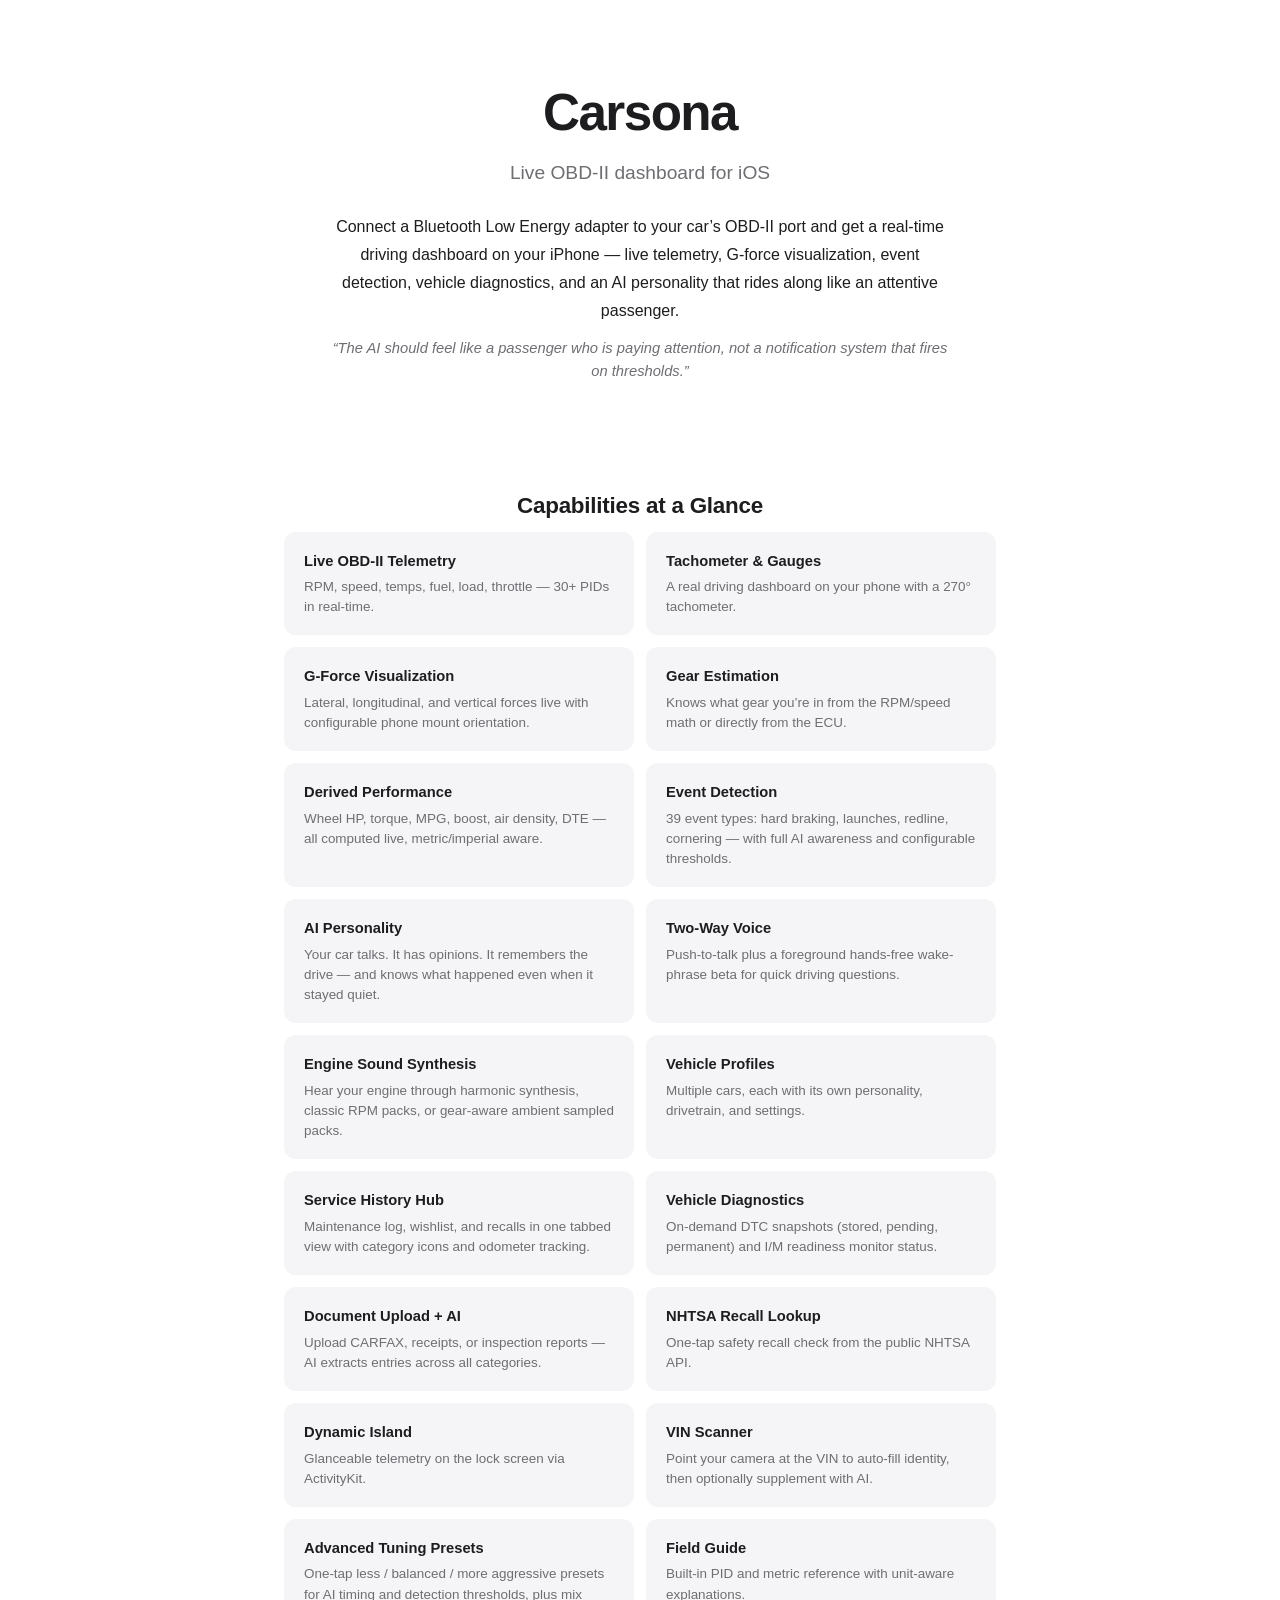
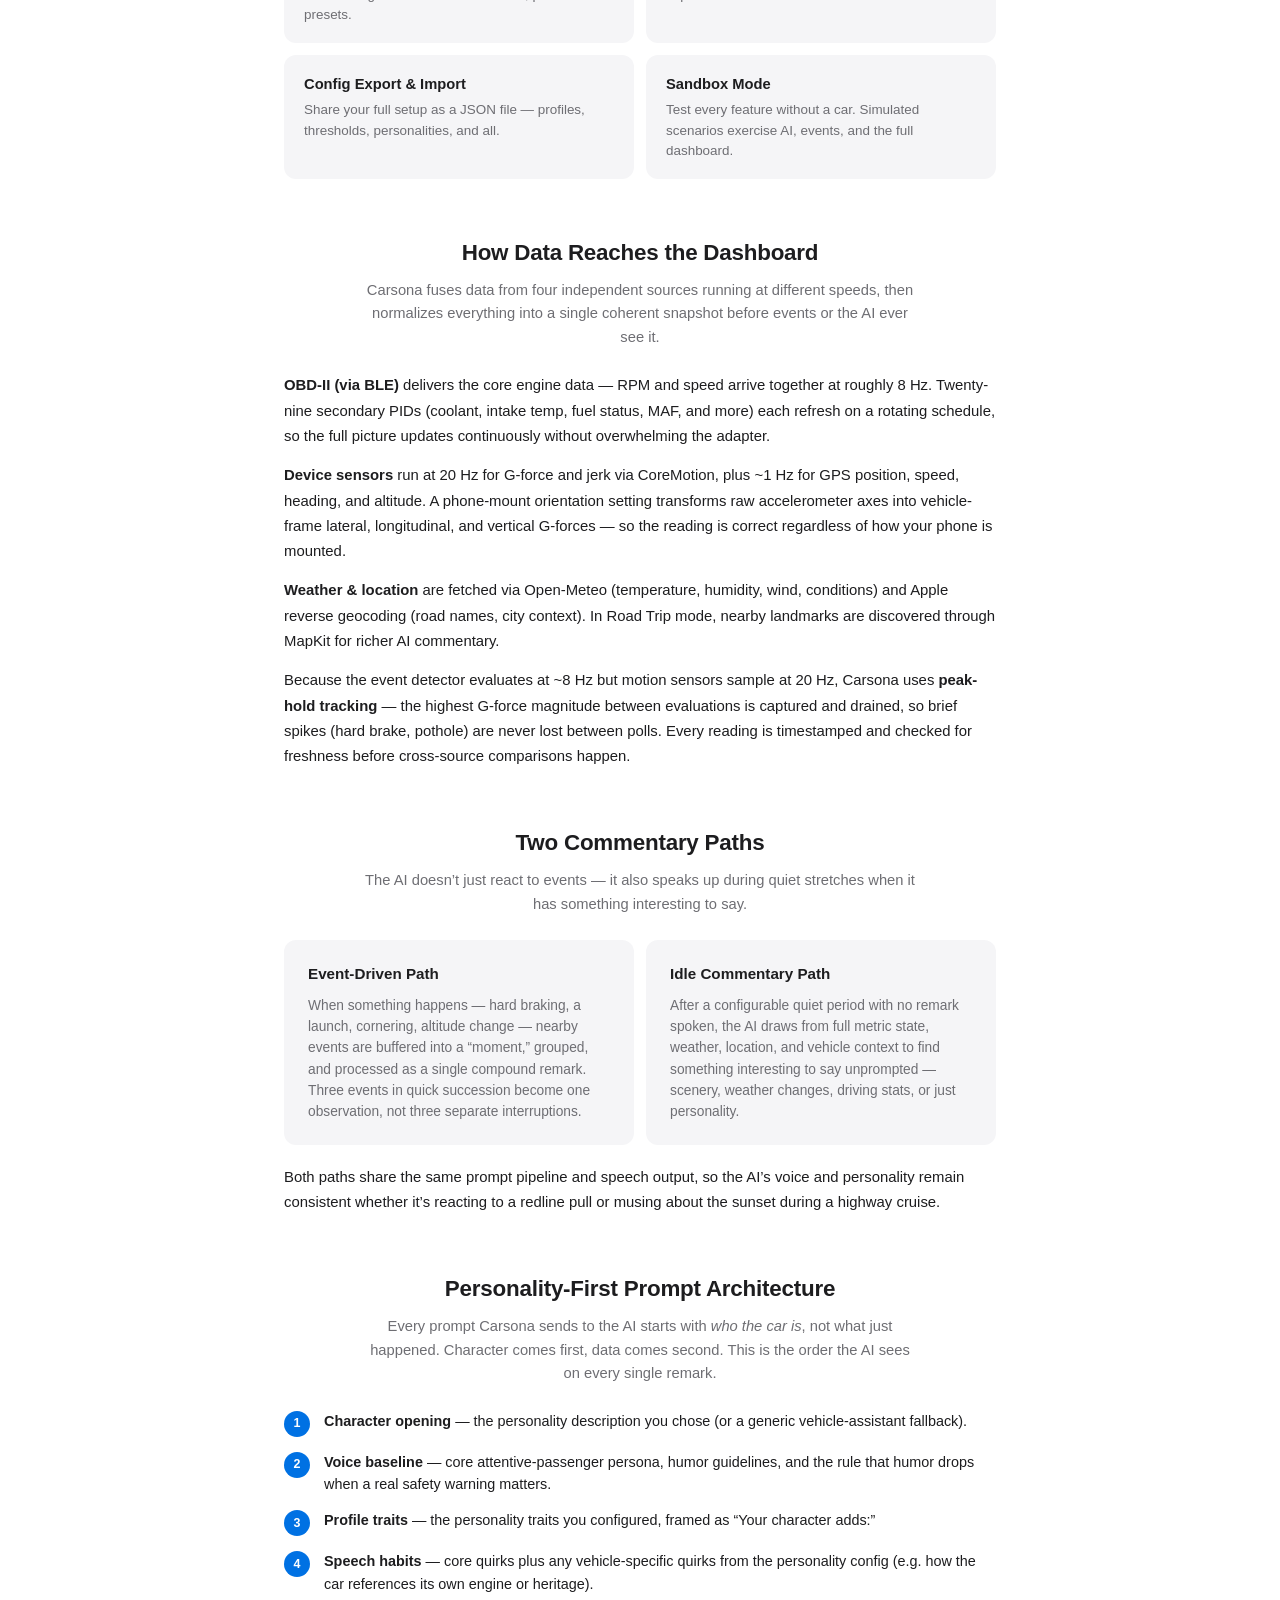
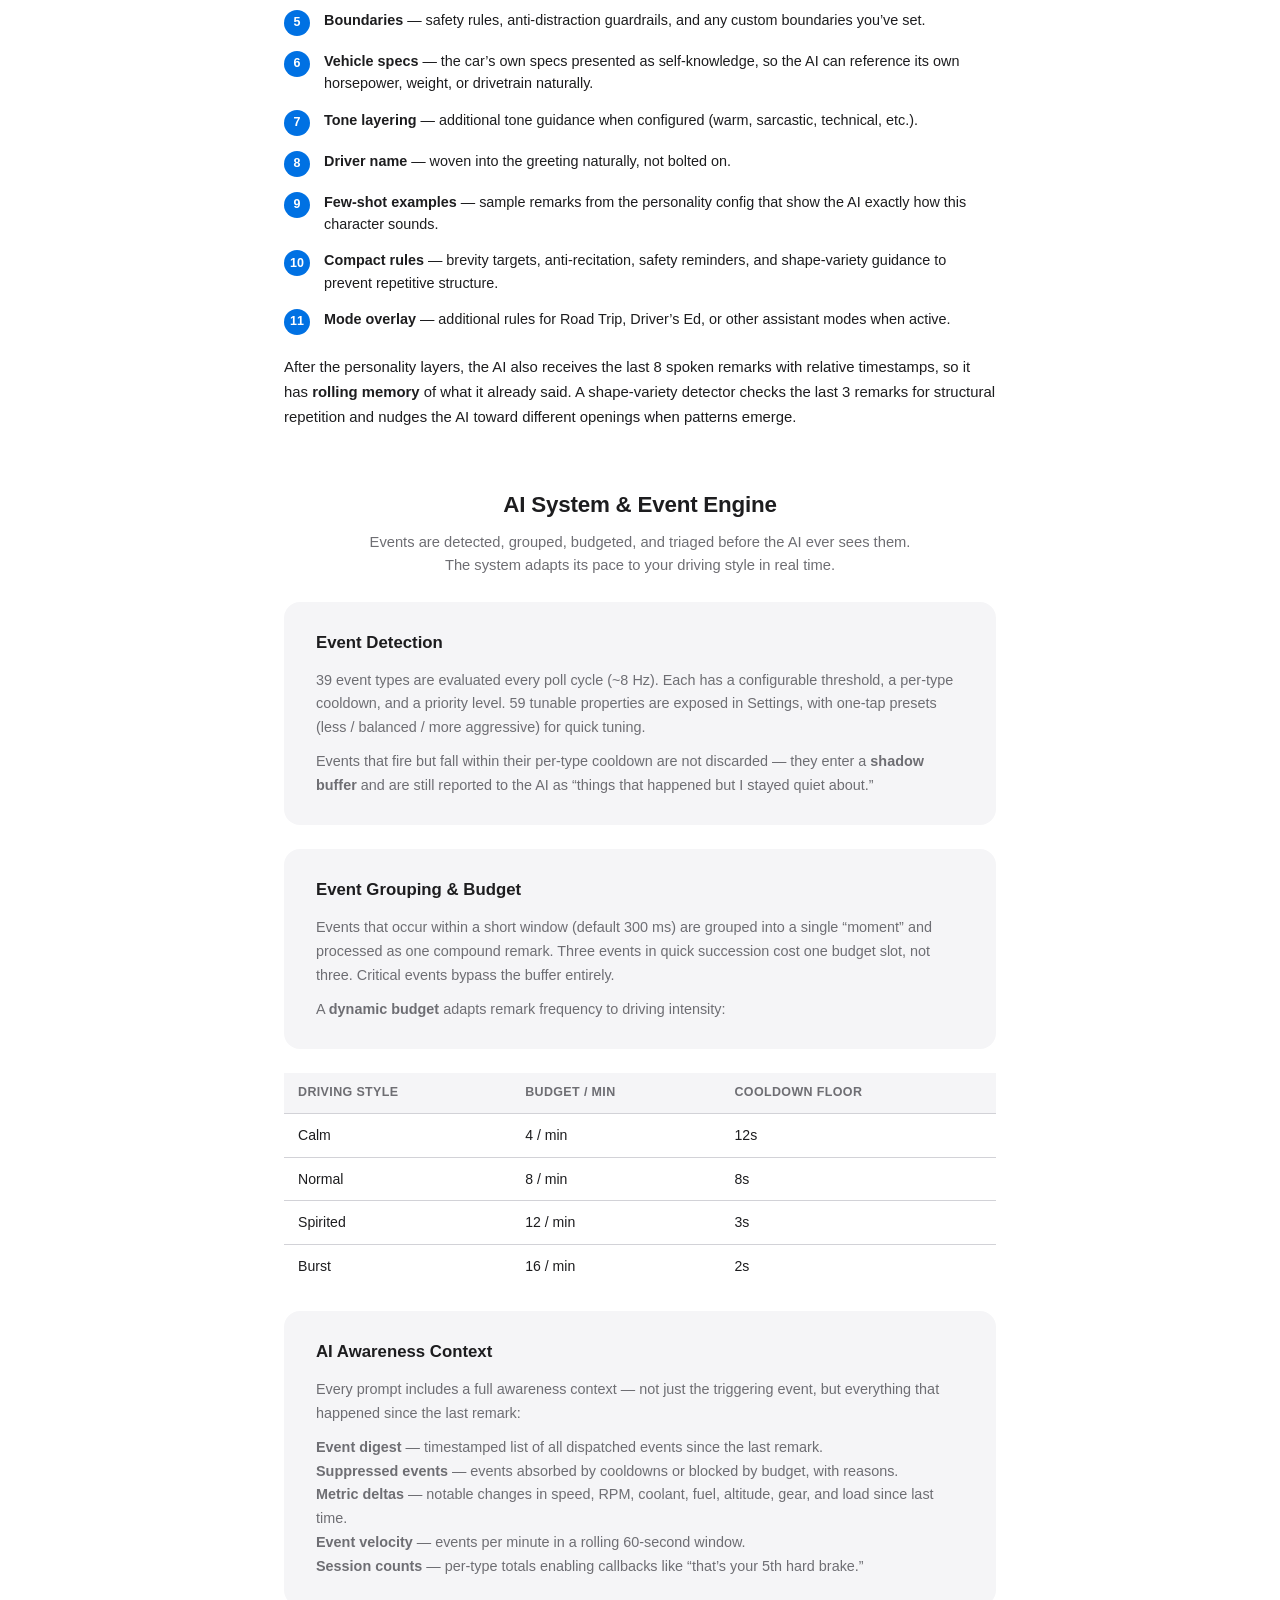
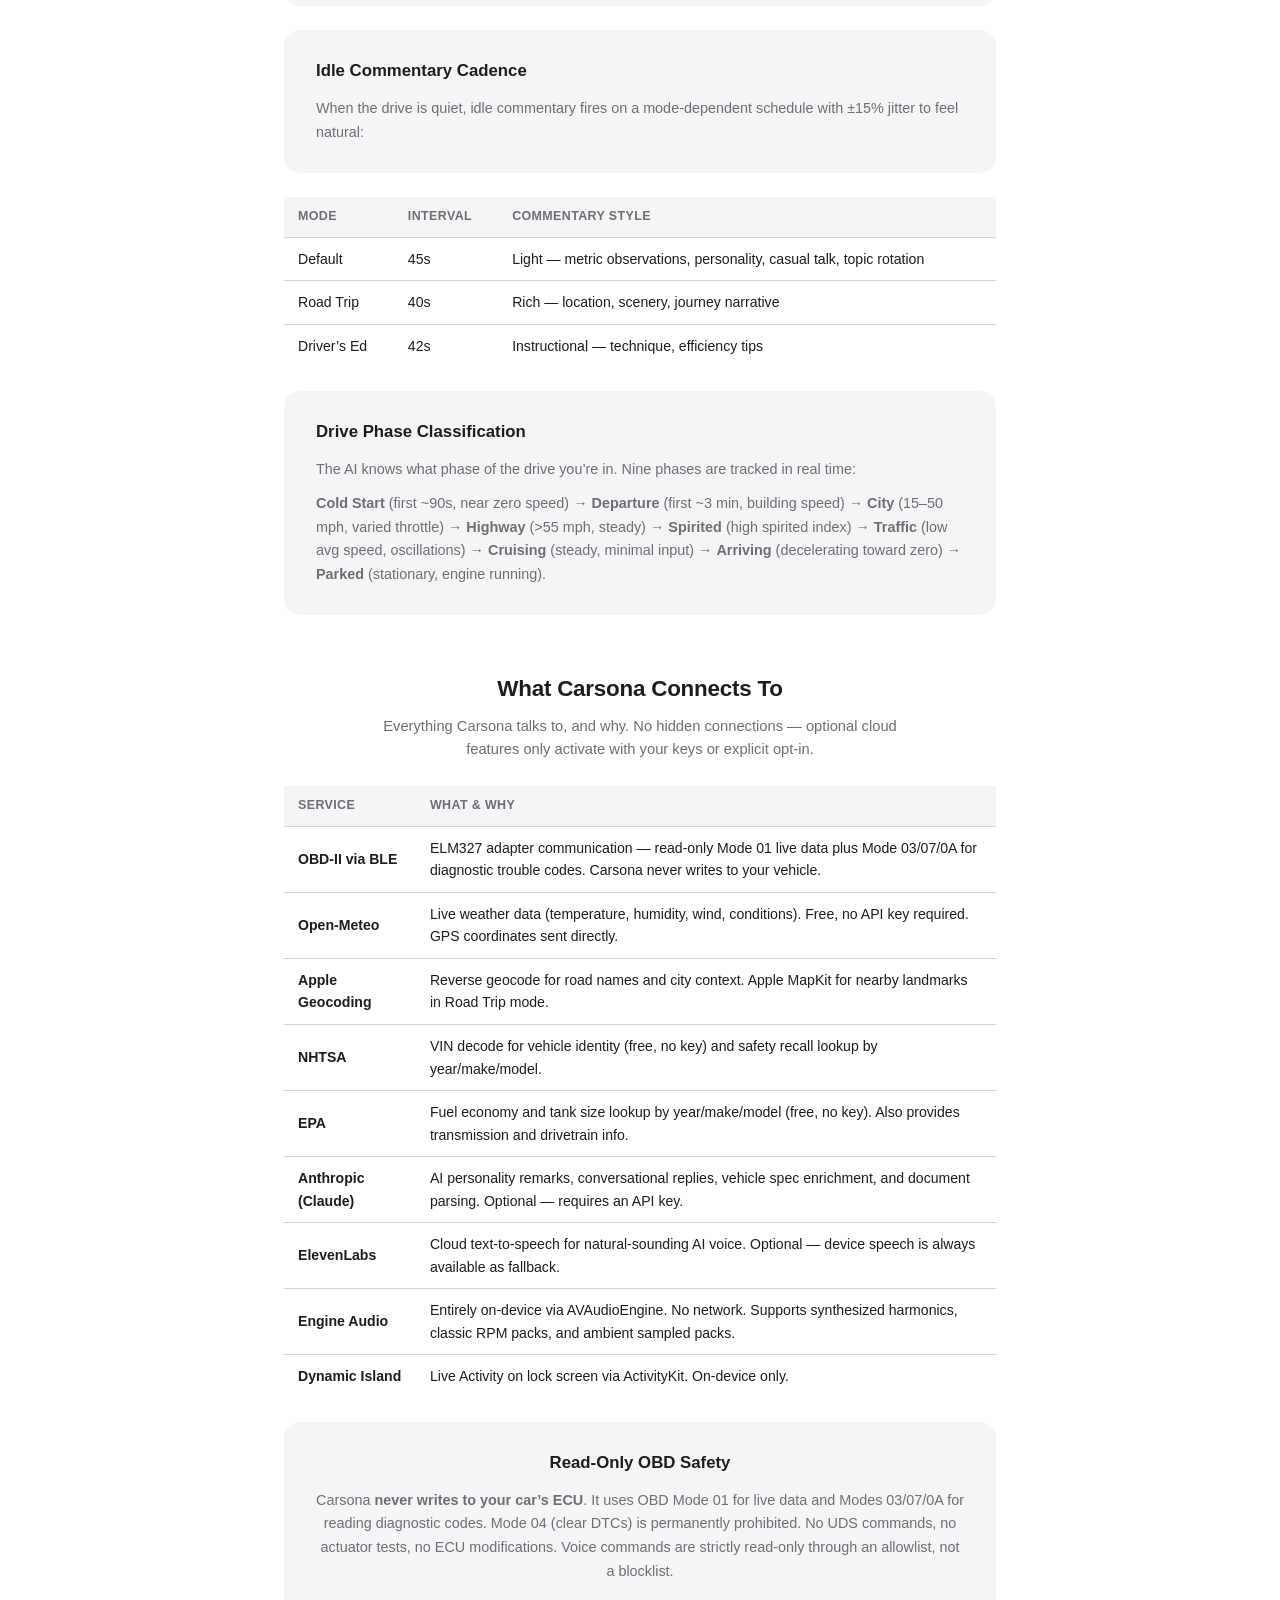
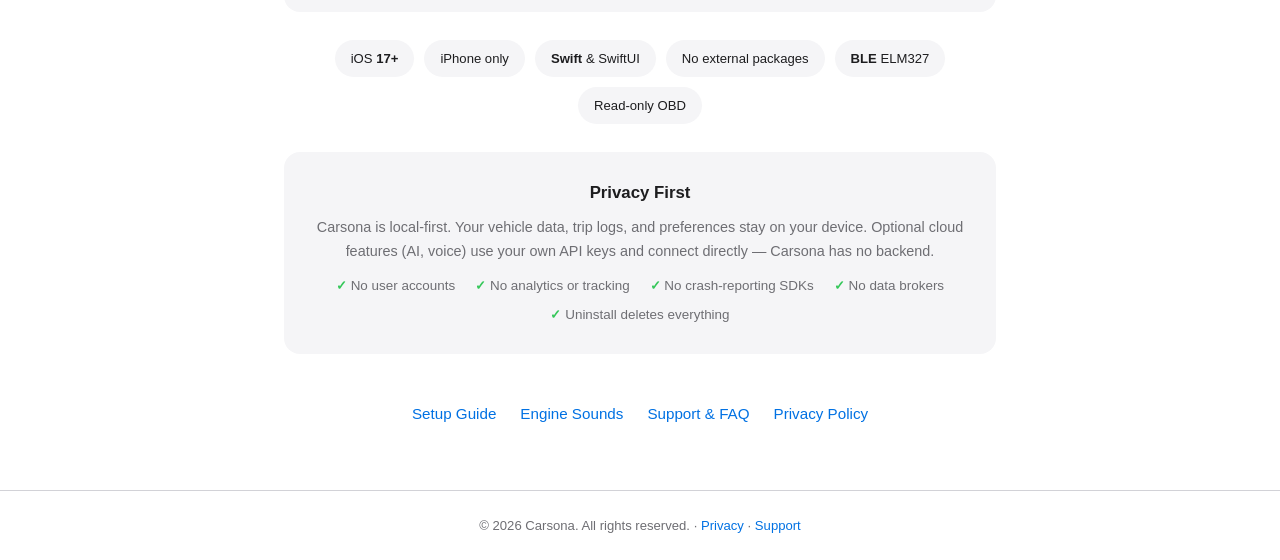
==== index.html @ 418743a2 "Add engine sounds page and expand landing page - sounds.html: new page covering import formats, RPM " ====
<!doctype html>
<html lang="en">
  <head>
    <meta charset="UTF-8" />
    <meta name="viewport" content="width=device-width, initial-scale=1.0" />
    <title>Carsona — Live OBD-II Dashboard for iOS</title>
    <style>
      :root {
        --bg: #ffffff;
        --fg: #1d1d1f;
        --muted: #6e6e73;
        --accent: #0071e3;
        --border: #d2d2d7;
        --card: #f5f5f7;
        --green: #34c759;
      }
      @media (prefers-color-scheme: dark) {
        :root {
          --bg: #1c1c1e;
          --fg: #f5f5f7;
          --muted: #98989d;
          --accent: #2997ff;
          --border: #38383a;
          --card: #2c2c2e;
          --green: #30d158;
        }
      }
      * {
        margin: 0;
        padding: 0;
        box-sizing: border-box;
      }
      body {
        font-family:
          -apple-system, BlinkMacSystemFont, "SF Pro Text", "Helvetica Neue",
          Helvetica, Arial, sans-serif;
        background: var(--bg);
        color: var(--fg);
        line-height: 1.6;
        -webkit-text-size-adjust: 100%;
      }

      /* ── Hero ─────────────────────────────────────── */
      .hero {
        text-align: center;
        padding: 72px 24px 48px;
      }
      .hero-inner {
        max-width: 620px;
        margin: 0 auto;
      }
      .logo {
        font-size: 3.2rem;
        font-weight: 800;
        letter-spacing: -0.03em;
        margin-bottom: 4px;
      }
      .tagline {
        font-size: 1.2rem;
        color: var(--muted);
        margin-bottom: 24px;
      }
      .description {
        font-size: 1rem;
        color: var(--fg);
        line-height: 1.75;
        margin-bottom: 12px;
      }
      .design-intent {
        font-size: 0.92rem;
        font-style: italic;
        color: var(--muted);
        line-height: 1.6;
      }

      /* ── Container ────────────────────────────────── */
      .container {
        max-width: 760px;
        margin: 0 auto;
        padding: 0 24px 64px;
      }

      /* ── Section Headings ─────────────────────────── */
      .section-title {
        font-size: 1.4rem;
        font-weight: 700;
        letter-spacing: -0.01em;
        margin: 56px 0 8px;
        text-align: center;
      }
      .section-subtitle {
        font-size: 0.92rem;
        color: var(--muted);
        text-align: center;
        margin-bottom: 24px;
        max-width: 560px;
        margin-left: auto;
        margin-right: auto;
        line-height: 1.6;
      }

      /* ── Feature Grid ─────────────────────────────── */
      .features {
        display: grid;
        grid-template-columns: 1fr 1fr;
        gap: 12px;
        text-align: left;
      }
      @media (max-width: 520px) {
        .features {
          grid-template-columns: 1fr;
        }
      }
      .feature {
        background: var(--card);
        border-radius: 12px;
        padding: 18px 20px;
      }
      .feature-title {
        font-weight: 600;
        font-size: 0.92rem;
        margin-bottom: 4px;
      }
      .feature-desc {
        font-size: 0.84rem;
        color: var(--muted);
        line-height: 1.5;
      }

      /* ── Prose Sections ───────────────────────────── */
      .prose {
        margin-top: 20px;
      }
      .prose p {
        font-size: 0.93rem;
        color: var(--fg);
        margin-bottom: 14px;
        line-height: 1.7;
      }
      .prose strong {
        font-weight: 600;
      }

      /* ── Highlight Card ───────────────────────────── */
      .highlight-card {
        background: var(--card);
        border-radius: 16px;
        padding: 28px 32px;
        margin: 24px 0;
      }
      .highlight-card h3 {
        font-size: 1.05rem;
        font-weight: 700;
        margin-bottom: 12px;
      }
      .highlight-card p {
        font-size: 0.9rem;
        color: var(--muted);
        margin-bottom: 10px;
        line-height: 1.65;
      }
      .highlight-card p:last-child {
        margin-bottom: 0;
      }

      /* ── Ordered Steps ────────────────────────────── */
      .prompt-order {
        counter-reset: step;
        list-style: none;
        padding: 0;
        margin: 20px 0 0;
      }
      .prompt-order li {
        counter-increment: step;
        display: flex;
        align-items: flex-start;
        gap: 14px;
        margin-bottom: 14px;
        font-size: 0.9rem;
        color: var(--fg);
        line-height: 1.55;
      }
      .prompt-order li::before {
        content: counter(step);
        flex-shrink: 0;
        display: flex;
        align-items: center;
        justify-content: center;
        width: 26px;
        height: 26px;
        border-radius: 50%;
        background: var(--accent);
        color: #fff;
        font-size: 0.78rem;
        font-weight: 700;
        margin-top: 1px;
      }
      .prompt-order li strong {
        font-weight: 600;
      }

      /* ── Data Tables ──────────────────────────────── */
      .data-table {
        width: 100%;
        border-collapse: collapse;
        margin: 16px 0 24px;
        font-size: 0.88rem;
      }
      .data-table th,
      .data-table td {
        text-align: left;
        padding: 10px 14px;
        border-bottom: 1px solid var(--border);
      }
      .data-table th {
        font-weight: 600;
        color: var(--muted);
        font-size: 0.78rem;
        text-transform: uppercase;
        letter-spacing: 0.03em;
        background: var(--card);
      }
      .data-table td {
        color: var(--fg);
      }
      .data-table tr:last-child td {
        border-bottom: none;
      }

      /* ── Dual Path Cards ──────────────────────────── */
      .dual-paths {
        display: grid;
        grid-template-columns: 1fr 1fr;
        gap: 12px;
        margin: 20px 0;
      }
      @media (max-width: 520px) {
        .dual-paths {
          grid-template-columns: 1fr;
        }
      }
      .path-card {
        background: var(--card);
        border-radius: 12px;
        padding: 22px 24px;
      }
      .path-card h4 {
        font-size: 0.95rem;
        font-weight: 700;
        margin-bottom: 8px;
      }
      .path-card p {
        font-size: 0.86rem;
        color: var(--muted);
        line-height: 1.55;
        margin-bottom: 0;
      }

      /* ── Spec Badges ──────────────────────────────── */
      .specs {
        display: flex;
        flex-wrap: wrap;
        gap: 10px;
        justify-content: center;
        margin-top: 28px;
      }
      .spec {
        background: var(--card);
        border-radius: 20px;
        padding: 8px 16px;
        font-size: 0.82rem;
        font-weight: 500;
        color: var(--fg);
        white-space: nowrap;
      }
      .spec strong {
        font-weight: 700;
      }

      /* ── Privacy Card ─────────────────────────────── */
      .privacy-card {
        background: var(--card);
        border-radius: 16px;
        padding: 28px 32px;
        margin-top: 28px;
        text-align: center;
      }
      .privacy-card h3 {
        font-size: 1.05rem;
        font-weight: 700;
        margin-bottom: 10px;
      }
      .privacy-card p {
        font-size: 0.9rem;
        color: var(--muted);
        margin-bottom: 6px;
        line-height: 1.6;
      }
      .privacy-card p:last-child {
        margin-bottom: 0;
      }
      .privacy-list {
        list-style: none;
        padding: 0;
        margin: 12px 0 0;
        display: flex;
        flex-wrap: wrap;
        gap: 8px 20px;
        justify-content: center;
        font-size: 0.84rem;
        color: var(--muted);
      }
      .privacy-list li::before {
        content: "\2713\00a0";
        color: var(--green);
        font-weight: 700;
      }

      /* ── Links ────────────────────────────────────── */
      .links {
        display: flex;
        gap: 24px;
        justify-content: center;
        flex-wrap: wrap;
        margin-top: 48px;
      }
      .links a {
        color: var(--accent);
        text-decoration: none;
        font-size: 0.95rem;
        font-weight: 500;
      }
      .links a:hover {
        text-decoration: underline;
      }

      /* ── Footer ───────────────────────────────────── */
      footer {
        padding: 24px;
        text-align: center;
        border-top: 1px solid var(--border);
        color: var(--muted);
        font-size: 0.82rem;
      }
      footer a {
        color: var(--accent);
        text-decoration: none;
      }
      footer a:hover {
        text-decoration: underline;
      }
    </style>
  </head>
  <body>
    <!-- ═══════════════════ Hero ═══════════════════ -->
    <header class="hero">
      <div class="hero-inner">
        <h1 class="logo">Carsona</h1>
        <p class="tagline">Live OBD-II dashboard for iOS</p>
        <p class="description">
          Connect a Bluetooth Low Energy adapter to your car&rsquo;s OBD-II port
          and get a real-time driving dashboard on your iPhone &mdash; live
          telemetry, G-force visualization, event detection, vehicle
          diagnostics, and an AI personality that rides along like an attentive
          passenger.
        </p>
        <p class="design-intent">
          &ldquo;The AI should feel like a passenger who is paying attention,
          not a notification system that fires on thresholds.&rdquo;
        </p>
      </div>
    </header>

    <div class="container">
      <!-- ═══════════════ Capabilities ═══════════════ -->
      <h2 class="section-title">Capabilities at a Glance</h2>

      <div class="features">
        <div class="feature">
          <div class="feature-title">Live OBD-II Telemetry</div>
          <div class="feature-desc">
            RPM, speed, temps, fuel, load, throttle &mdash; 30+ PIDs in
            real-time.
          </div>
        </div>
        <div class="feature">
          <div class="feature-title">Tachometer &amp; Gauges</div>
          <div class="feature-desc">
            A real driving dashboard on your phone with a 270&deg; tachometer.
          </div>
        </div>
        <div class="feature">
          <div class="feature-title">G-Force Visualization</div>
          <div class="feature-desc">
            Lateral, longitudinal, and vertical forces live with configurable
            phone mount orientation.
          </div>
        </div>
        <div class="feature">
          <div class="feature-title">Gear Estimation</div>
          <div class="feature-desc">
            Knows what gear you&rsquo;re in from the RPM/speed math or directly
            from the ECU.
          </div>
        </div>
        <div class="feature">
          <div class="feature-title">Derived Performance</div>
          <div class="feature-desc">
            Wheel HP, torque, MPG, boost, air density, DTE &mdash; all computed
            live, metric/imperial aware.
          </div>
        </div>
        <div class="feature">
          <div class="feature-title">Event Detection</div>
          <div class="feature-desc">
            39 event types: hard braking, launches, redline, cornering &mdash;
            with full AI awareness and configurable thresholds.
          </div>
        </div>
        <div class="feature">
          <div class="feature-title">AI Personality</div>
          <div class="feature-desc">
            Your car talks. It has opinions. It remembers the drive &mdash; and
            knows what happened even when it stayed quiet.
          </div>
        </div>
        <div class="feature">
          <div class="feature-title">Two-Way Voice</div>
          <div class="feature-desc">
            Push-to-talk plus a foreground hands-free wake-phrase beta for quick
            driving questions.
          </div>
        </div>
        <div class="feature">
          <div class="feature-title">Engine Sound Synthesis</div>
          <div class="feature-desc">
            Hear your engine through harmonic synthesis, classic RPM packs, or
            gear-aware ambient sampled packs.
          </div>
        </div>
        <div class="feature">
          <div class="feature-title">Vehicle Profiles</div>
          <div class="feature-desc">
            Multiple cars, each with its own personality, drivetrain, and
            settings.
          </div>
        </div>
        <div class="feature">
          <div class="feature-title">Service History Hub</div>
          <div class="feature-desc">
            Maintenance log, wishlist, and recalls in one tabbed view with
            category icons and odometer tracking.
          </div>
        </div>
        <div class="feature">
          <div class="feature-title">Vehicle Diagnostics</div>
          <div class="feature-desc">
            On-demand DTC snapshots (stored, pending, permanent) and I/M
            readiness monitor status.
          </div>
        </div>
        <div class="feature">
          <div class="feature-title">Document Upload + AI</div>
          <div class="feature-desc">
            Upload CARFAX, receipts, or inspection reports &mdash; AI extracts
            entries across all categories.
          </div>
        </div>
        <div class="feature">
          <div class="feature-title">NHTSA Recall Lookup</div>
          <div class="feature-desc">
            One-tap safety recall check from the public NHTSA API.
          </div>
        </div>
        <div class="feature">
          <div class="feature-title">Dynamic Island</div>
          <div class="feature-desc">
            Glanceable telemetry on the lock screen via ActivityKit.
          </div>
        </div>
        <div class="feature">
          <div class="feature-title">VIN Scanner</div>
          <div class="feature-desc">
            Point your camera at the VIN to auto-fill identity, then optionally
            supplement with AI.
          </div>
        </div>
        <div class="feature">
          <div class="feature-title">Advanced Tuning Presets</div>
          <div class="feature-desc">
            One-tap less / balanced / more aggressive presets for AI timing and
            detection thresholds, plus mix presets.
          </div>
        </div>
        <div class="feature">
          <div class="feature-title">Field Guide</div>
          <div class="feature-desc">
            Built-in PID and metric reference with unit-aware explanations.
          </div>
        </div>
        <div class="feature">
          <div class="feature-title">Config Export &amp; Import</div>
          <div class="feature-desc">
            Share your full setup as a JSON file &mdash; profiles, thresholds,
            personalities, and all.
          </div>
        </div>
        <div class="feature">
          <div class="feature-title">Sandbox Mode</div>
          <div class="feature-desc">
            Test every feature without a car. Simulated scenarios exercise AI,
            events, and the full dashboard.
          </div>
        </div>
      </div>

      <!-- ═══════════════ Metric Normalization ═══════════════ -->
      <h2 class="section-title">How Data Reaches the Dashboard</h2>
      <p class="section-subtitle">
        Carsona fuses data from four independent sources running at different
        speeds, then normalizes everything into a single coherent snapshot
        before events or the AI ever see it.
      </p>

      <div class="prose">
        <p>
          <strong>OBD-II (via BLE)</strong> delivers the core engine data
          &mdash; RPM and speed arrive together at roughly 8&nbsp;Hz.
          Twenty-nine secondary PIDs (coolant, intake temp, fuel status, MAF,
          and more) each refresh on a rotating schedule, so the full picture
          updates continuously without overwhelming the adapter.
        </p>
        <p>
          <strong>Device sensors</strong> run at 20&nbsp;Hz for G-force and jerk
          via CoreMotion, plus ~1&nbsp;Hz for GPS position, speed, heading, and
          altitude. A phone-mount orientation setting transforms raw
          accelerometer axes into vehicle-frame lateral, longitudinal, and
          vertical G-forces &mdash; so the reading is correct regardless of how
          your phone is mounted.
        </p>
        <p>
          <strong>Weather &amp; location</strong> are fetched via Open-Meteo
          (temperature, humidity, wind, conditions) and Apple reverse geocoding
          (road names, city context). In Road Trip mode, nearby landmarks are
          discovered through MapKit for richer AI commentary.
        </p>
        <p>
          Because the event detector evaluates at ~8&nbsp;Hz but motion sensors
          sample at 20&nbsp;Hz, Carsona uses <strong>peak-hold tracking</strong>
          &mdash; the highest G-force magnitude between evaluations is captured
          and drained, so brief spikes (hard brake, pothole) are never lost
          between polls. Every reading is timestamped and checked for freshness
          before cross-source comparisons happen.
        </p>
      </div>

      <!-- ═══════════════ Two Commentary Paths ═══════════════ -->
      <h2 class="section-title">Two Commentary Paths</h2>
      <p class="section-subtitle">
        The AI doesn&rsquo;t just react to events &mdash; it also speaks up
        during quiet stretches when it has something interesting to say.
      </p>

      <div class="dual-paths">
        <div class="path-card">
          <h4>Event-Driven Path</h4>
          <p>
            When something happens &mdash; hard braking, a launch, cornering,
            altitude change &mdash; nearby events are buffered into a
            &ldquo;moment,&rdquo; grouped, and processed as a single compound
            remark. Three events in quick succession become one observation, not
            three separate interruptions.
          </p>
        </div>
        <div class="path-card">
          <h4>Idle Commentary Path</h4>
          <p>
            After a configurable quiet period with no remark spoken, the AI
            draws from full metric state, weather, location, and vehicle context
            to find something interesting to say unprompted &mdash; scenery,
            weather changes, driving stats, or just personality.
          </p>
        </div>
      </div>

      <div class="prose">
        <p>
          Both paths share the same prompt pipeline and speech output, so the
          AI&rsquo;s voice and personality remain consistent whether it&rsquo;s
          reacting to a redline pull or musing about the sunset during a highway
          cruise.
        </p>
      </div>

      <!-- ═══════════════ Personality-First Prompts ═══════════════ -->
      <h2 class="section-title">Personality-First Prompt Architecture</h2>
      <p class="section-subtitle">
        Every prompt Carsona sends to the AI starts with
        <em>who the car is</em>, not what just happened. Character comes first,
        data comes second. This is the order the AI sees on every single remark.
      </p>

      <ol class="prompt-order">
        <li>
          <span>
            <strong>Character opening</strong> &mdash; the personality
            description you chose (or a generic vehicle-assistant fallback).
          </span>
        </li>
        <li>
          <span>
            <strong>Voice baseline</strong> &mdash; core attentive-passenger
            persona, humor guidelines, and the rule that humor drops when a real
            safety warning matters.
          </span>
        </li>
        <li>
          <span>
            <strong>Profile traits</strong> &mdash; the personality traits you
            configured, framed as &ldquo;Your character adds:&rdquo;
          </span>
        </li>
        <li>
          <span>
            <strong>Speech habits</strong> &mdash; core quirks plus any
            vehicle-specific quirks from the personality config (e.g. how the
            car references its own engine or heritage).
          </span>
        </li>
        <li>
          <span>
            <strong>Boundaries</strong> &mdash; safety rules, anti-distraction
            guardrails, and any custom boundaries you&rsquo;ve set.
          </span>
        </li>
        <li>
          <span>
            <strong>Vehicle specs</strong> &mdash; the car&rsquo;s own specs
            presented as self-knowledge, so the AI can reference its own
            horsepower, weight, or drivetrain naturally.
          </span>
        </li>
        <li>
          <span>
            <strong>Tone layering</strong> &mdash; additional tone guidance when
            configured (warm, sarcastic, technical, etc.).
          </span>
        </li>
        <li>
          <span>
            <strong>Driver name</strong> &mdash; woven into the greeting
            naturally, not bolted on.
          </span>
        </li>
        <li>
          <span>
            <strong>Few-shot examples</strong> &mdash; sample remarks from the
            personality config that show the AI exactly how this character
            sounds.
          </span>
        </li>
        <li>
          <span>
            <strong>Compact rules</strong> &mdash; brevity targets,
            anti-recitation, safety reminders, and shape-variety guidance to
            prevent repetitive structure.
          </span>
        </li>
        <li>
          <span>
            <strong>Mode overlay</strong> &mdash; additional rules for Road
            Trip, Driver&rsquo;s Ed, or other assistant modes when active.
          </span>
        </li>
      </ol>

      <div class="prose">
        <p>
          After the personality layers, the AI also receives the last 8 spoken
          remarks with relative timestamps, so it has
          <strong>rolling memory</strong> of what it already said. A
          shape-variety detector checks the last 3 remarks for structural
          repetition and nudges the AI toward different openings when patterns
          emerge.
        </p>
      </div>

      <!-- ═══════════════ AI System ═══════════════ -->
      <h2 class="section-title">AI System &amp; Event Engine</h2>
      <p class="section-subtitle">
        Events are detected, grouped, budgeted, and triaged before the AI ever
        sees them. The system adapts its pace to your driving style in real
        time.
      </p>

      <div class="highlight-card">
        <h3>Event Detection</h3>
        <p>
          39 event types are evaluated every poll cycle (~8&nbsp;Hz). Each has a
          configurable threshold, a per-type cooldown, and a priority level. 59
          tunable properties are exposed in Settings, with one-tap presets (less
          / balanced / more aggressive) for quick tuning.
        </p>
        <p>
          Events that fire but fall within their per-type cooldown are not
          discarded &mdash; they enter a <strong>shadow buffer</strong> and are
          still reported to the AI as &ldquo;things that happened but I stayed
          quiet about.&rdquo;
        </p>
      </div>

      <div class="highlight-card">
        <h3>Event Grouping &amp; Budget</h3>
        <p>
          Events that occur within a short window (default 300&nbsp;ms) are
          grouped into a single &ldquo;moment&rdquo; and processed as one
          compound remark. Three events in quick succession cost one budget
          slot, not three. Critical events bypass the buffer entirely.
        </p>
        <p>
          A <strong>dynamic budget</strong> adapts remark frequency to driving
          intensity:
        </p>
      </div>

      <table class="data-table">
        <thead>
          <tr>
            <th>Driving Style</th>
            <th>Budget / Min</th>
            <th>Cooldown Floor</th>
          </tr>
        </thead>
        <tbody>
          <tr>
            <td>Calm</td>
            <td>4 / min</td>
            <td>12s</td>
          </tr>
          <tr>
            <td>Normal</td>
            <td>8 / min</td>
            <td>8s</td>
          </tr>
          <tr>
            <td>Spirited</td>
            <td>12 / min</td>
            <td>3s</td>
          </tr>
          <tr>
            <td>Burst</td>
            <td>16 / min</td>
            <td>2s</td>
          </tr>
        </tbody>
      </table>

      <div class="highlight-card">
        <h3>AI Awareness Context</h3>
        <p>
          Every prompt includes a full awareness context &mdash; not just the
          triggering event, but everything that happened since the last remark:
        </p>
        <p>
          <strong>Event digest</strong> &mdash; timestamped list of all
          dispatched events since the last remark.<br />
          <strong>Suppressed events</strong> &mdash; events absorbed by
          cooldowns or blocked by budget, with reasons.<br />
          <strong>Metric deltas</strong> &mdash; notable changes in speed, RPM,
          coolant, fuel, altitude, gear, and load since last time.<br />
          <strong>Event velocity</strong> &mdash; events per minute in a rolling
          60-second window.<br />
          <strong>Session counts</strong> &mdash; per-type totals enabling
          callbacks like &ldquo;that&rsquo;s your 5th hard brake.&rdquo;
        </p>
      </div>

      <div class="highlight-card">
        <h3>Idle Commentary Cadence</h3>
        <p>
          When the drive is quiet, idle commentary fires on a mode-dependent
          schedule with &plusmn;15% jitter to feel natural:
        </p>
      </div>

      <table class="data-table">
        <thead>
          <tr>
            <th>Mode</th>
            <th>Interval</th>
            <th>Commentary Style</th>
          </tr>
        </thead>
        <tbody>
          <tr>
            <td>Default</td>
            <td>45s</td>
            <td>
              Light &mdash; metric observations, personality, casual talk, topic
              rotation
            </td>
          </tr>
          <tr>
            <td>Road Trip</td>
            <td>40s</td>
            <td>Rich &mdash; location, scenery, journey narrative</td>
          </tr>
          <tr>
            <td>Driver&rsquo;s Ed</td>
            <td>42s</td>
            <td>Instructional &mdash; technique, efficiency tips</td>
          </tr>
        </tbody>
      </table>

      <div class="highlight-card">
        <h3>Drive Phase Classification</h3>
        <p>
          The AI knows what phase of the drive you&rsquo;re in. Nine phases are
          tracked in real time:
        </p>
        <p>
          <strong>Cold Start</strong> (first ~90s, near zero speed) &rarr;
          <strong>Departure</strong> (first ~3 min, building speed) &rarr;
          <strong>City</strong> (15&ndash;50 mph, varied throttle) &rarr;
          <strong>Highway</strong> (&gt;55 mph, steady) &rarr;
          <strong>Spirited</strong> (high spirited index) &rarr;
          <strong>Traffic</strong> (low avg speed, oscillations) &rarr;
          <strong>Cruising</strong> (steady, minimal input) &rarr;
          <strong>Arriving</strong> (decelerating toward zero) &rarr;
          <strong>Parked</strong> (stationary, engine running).
        </p>
      </div>

      <!-- ═══════════════ Communication Protocols ═══════════════ -->
      <h2 class="section-title">What Carsona Connects To</h2>
      <p class="section-subtitle">
        Everything Carsona talks to, and why. No hidden connections &mdash;
        optional cloud features only activate with your keys or explicit opt-in.
      </p>

      <table class="data-table">
        <thead>
          <tr>
            <th>Service</th>
            <th>What &amp; Why</th>
          </tr>
        </thead>
        <tbody>
          <tr>
            <td><strong>OBD-II via BLE</strong></td>
            <td>
              ELM327 adapter communication &mdash; read-only Mode 01 live data
              plus Mode 03/07/0A for diagnostic trouble codes. Carsona never
              writes to your vehicle.
            </td>
          </tr>
          <tr>
            <td><strong>Open-Meteo</strong></td>
            <td>
              Live weather data (temperature, humidity, wind, conditions). Free,
              no API key required. GPS coordinates sent directly.
            </td>
          </tr>
          <tr>
            <td><strong>Apple Geocoding</strong></td>
            <td>
              Reverse geocode for road names and city context. Apple MapKit for
              nearby landmarks in Road Trip mode.
            </td>
          </tr>
          <tr>
            <td><strong>NHTSA</strong></td>
            <td>
              VIN decode for vehicle identity (free, no key) and safety recall
              lookup by year/make/model.
            </td>
          </tr>
          <tr>
            <td><strong>EPA</strong></td>
            <td>
              Fuel economy and tank size lookup by year/make/model (free, no
              key). Also provides transmission and drivetrain info.
            </td>
          </tr>
          <tr>
            <td><strong>Anthropic (Claude)</strong></td>
            <td>
              AI personality remarks, conversational replies, vehicle spec
              enrichment, and document parsing. Optional &mdash; requires an API
              key.
            </td>
          </tr>
          <tr>
            <td><strong>ElevenLabs</strong></td>
            <td>
              Cloud text-to-speech for natural-sounding AI voice. Optional
              &mdash; device speech is always available as fallback.
            </td>
          </tr>
          <tr>
            <td><strong>Engine Audio</strong></td>
            <td>
              Entirely on-device via AVAudioEngine. No network. Supports
              synthesized harmonics, classic RPM packs, and ambient sampled
              packs.
            </td>
          </tr>
          <tr>
            <td><strong>Dynamic Island</strong></td>
            <td>
              Live Activity on lock screen via ActivityKit. On-device only.
            </td>
          </tr>
        </tbody>
      </table>

      <!-- ═══════════════ OBD Safety ═══════════════ -->
      <div class="highlight-card" style="text-align: center">
        <h3>Read-Only OBD Safety</h3>
        <p>
          Carsona <strong>never writes to your car&rsquo;s ECU</strong>. It uses
          OBD Mode 01 for live data and Modes 03/07/0A for reading diagnostic
          codes. Mode 04 (clear DTCs) is permanently prohibited. No UDS
          commands, no actuator tests, no ECU modifications. Voice commands are
          strictly read-only through an allowlist, not a blocklist.
        </p>
      </div>

      <!-- ═══════════════ Specs ═══════════════ -->
      <div class="specs">
        <span class="spec">iOS <strong>17+</strong></span>
        <span class="spec">iPhone only</span>
        <span class="spec"><strong>Swift</strong> &amp; SwiftUI</span>
        <span class="spec">No external packages</span>
        <span class="spec"><strong>BLE</strong> ELM327</span>
        <span class="spec">Read-only OBD</span>
      </div>

      <!-- ═══════════════ Privacy ═══════════════ -->
      <div class="privacy-card">
        <h3>Privacy First</h3>
        <p>
          Carsona is local-first. Your vehicle data, trip logs, and preferences
          stay on your device. Optional cloud features (AI, voice) use your own
          API keys and connect directly &mdash; Carsona has no backend.
        </p>
        <ul class="privacy-list">
          <li>No user accounts</li>
          <li>No analytics or tracking</li>
          <li>No crash-reporting SDKs</li>
          <li>No data brokers</li>
          <li>Uninstall deletes everything</li>
        </ul>
      </div>

      <!-- ═══════════════ Links ═══════════════ -->
      <div class="links">
        <a href="setup.html">Setup Guide</a>
        <a href="sounds.html">Engine Sounds</a>
        <a href="support.html">Support &amp; FAQ</a>
        <a href="privacy.html">Privacy Policy</a>
      </div>
    </div>

    <footer>
      <p>
        &copy; 2026 Carsona. All rights reserved. &middot;
        <a href="privacy.html">Privacy</a> &middot;
        <a href="support.html">Support</a>
      </p>
    </footer>
  </body>
</html>
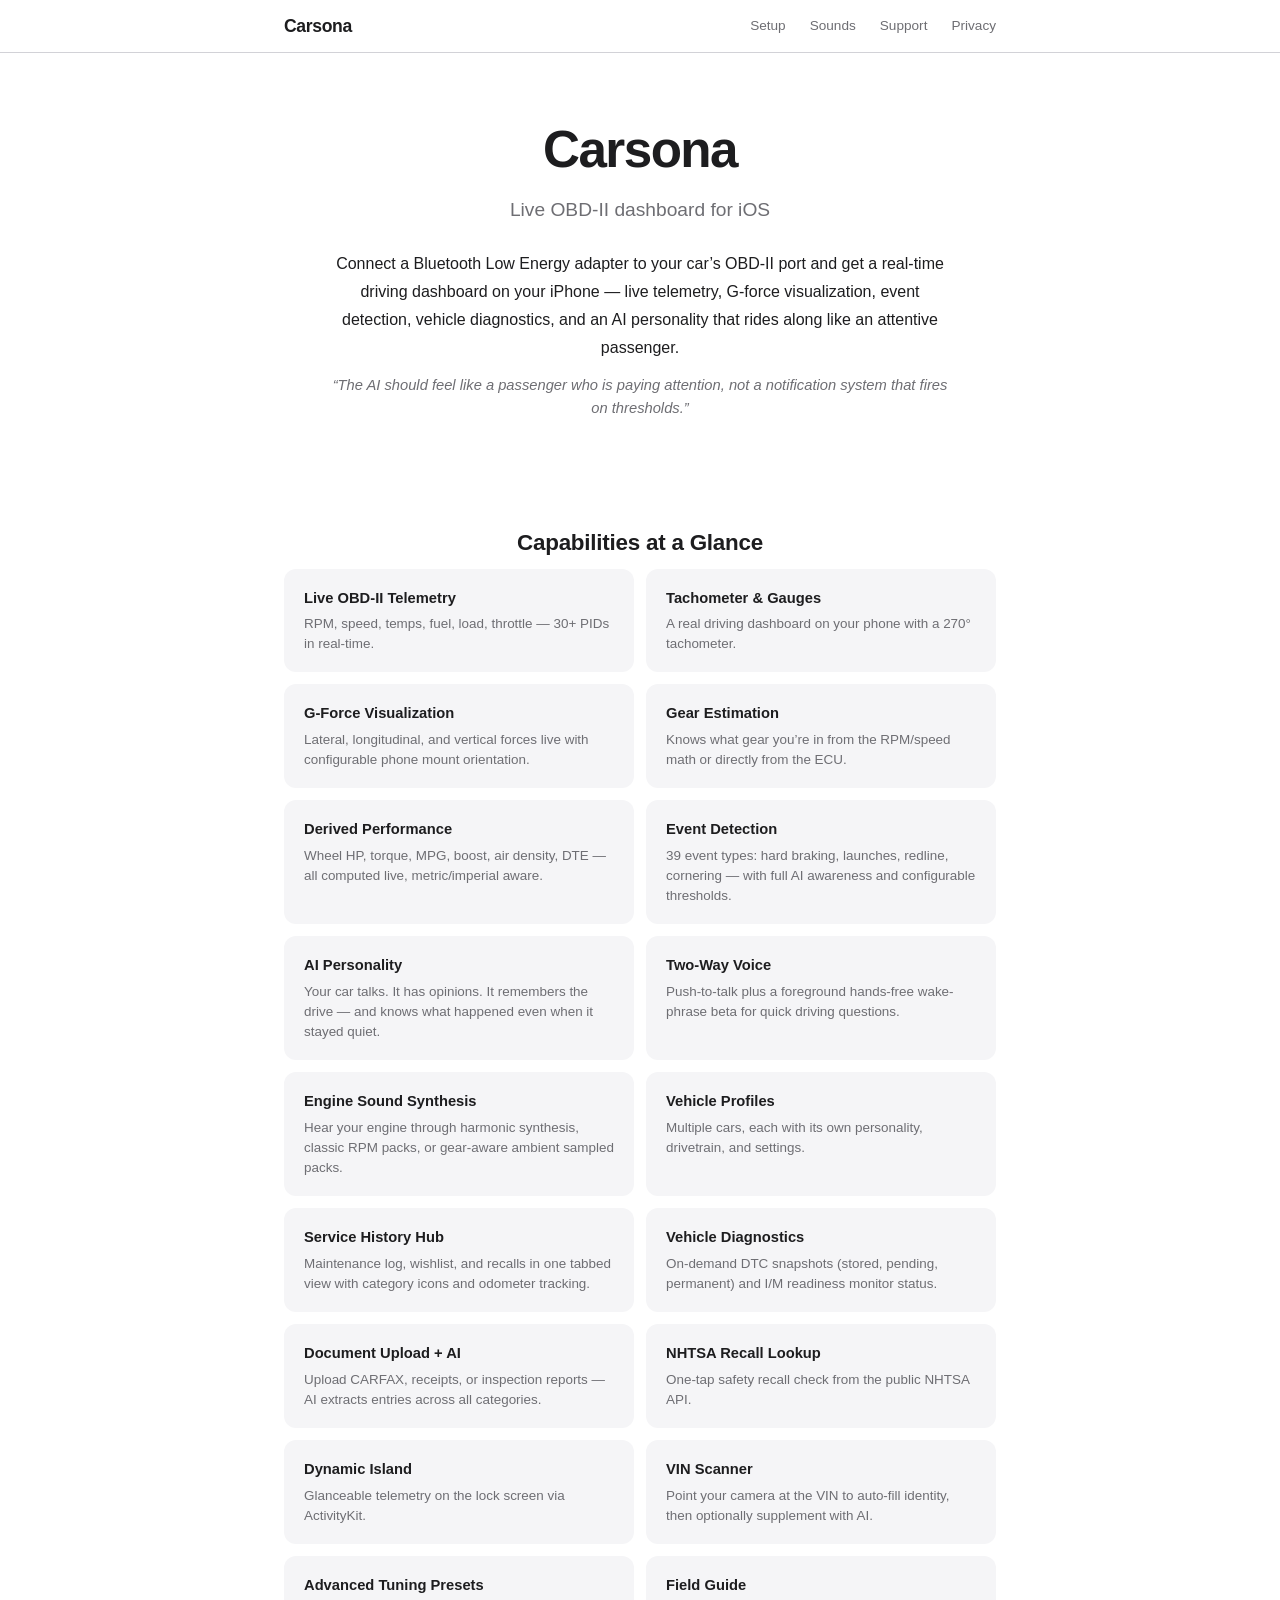
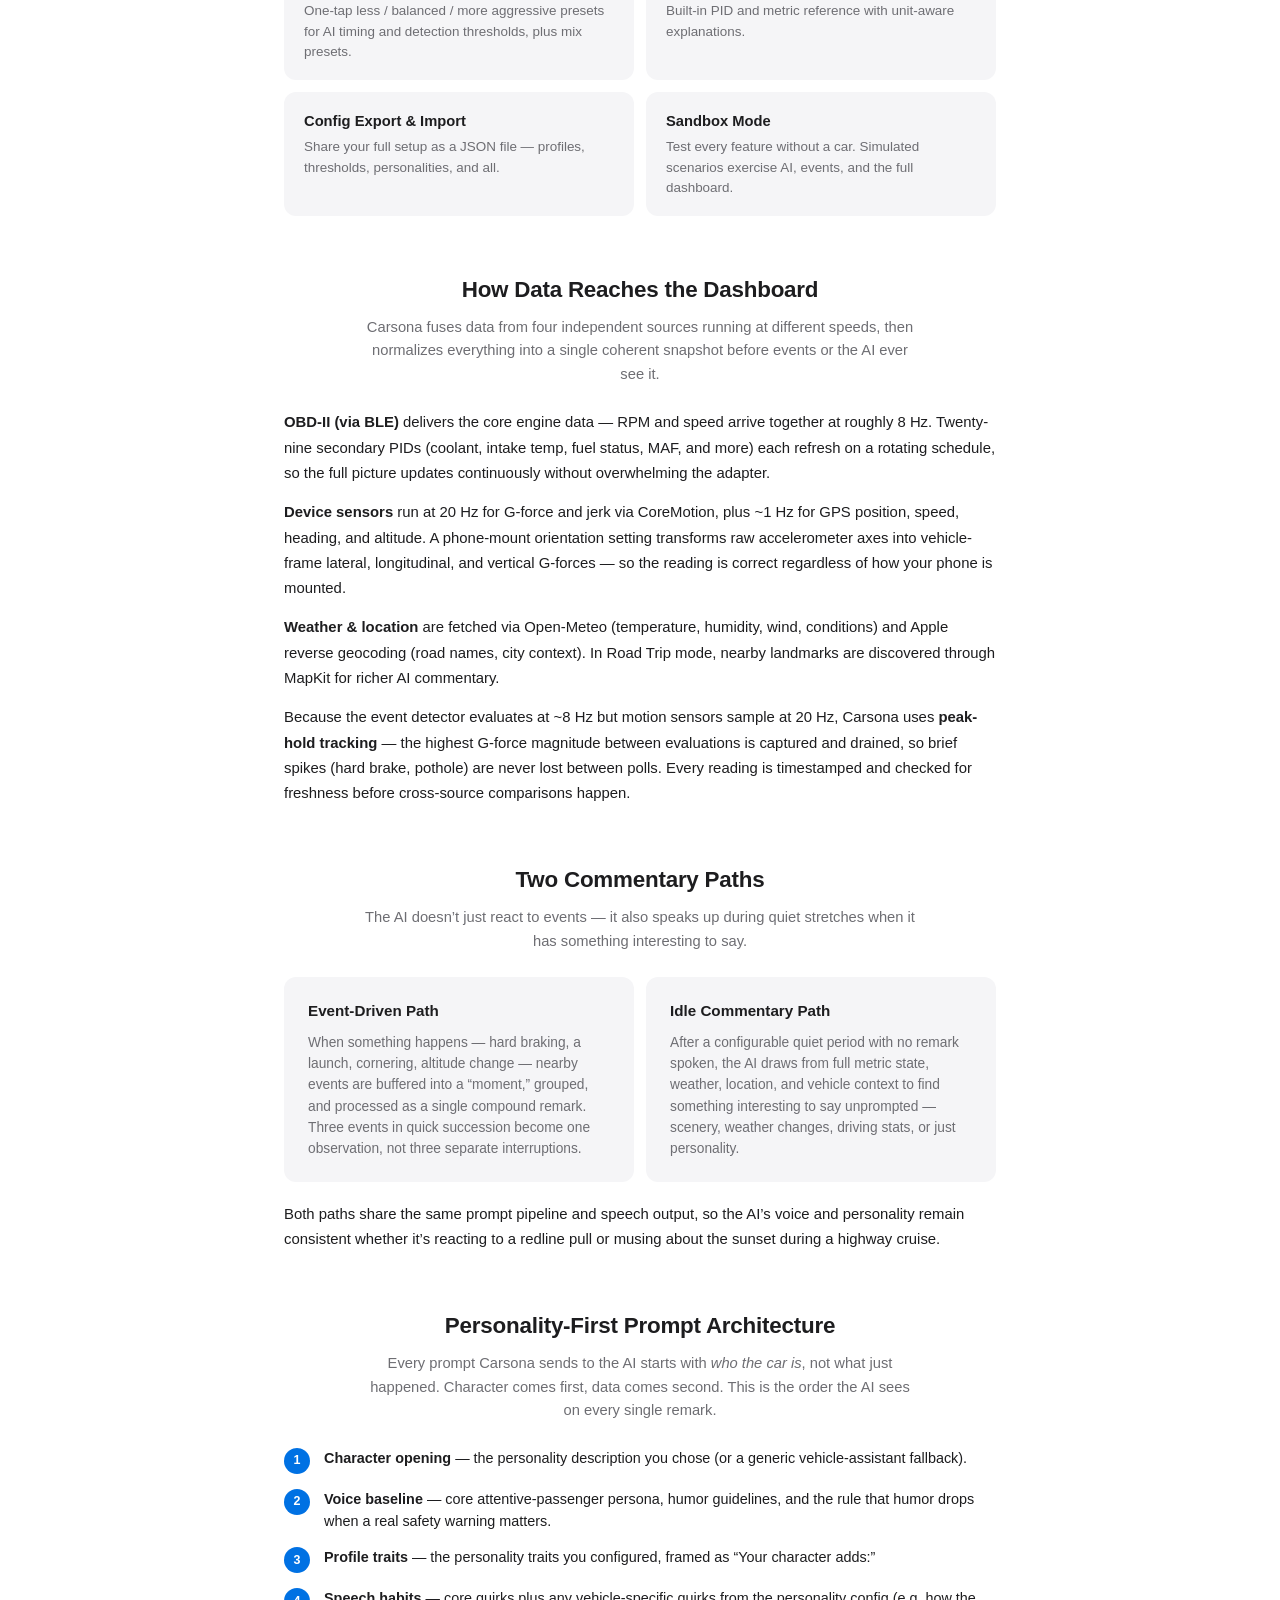
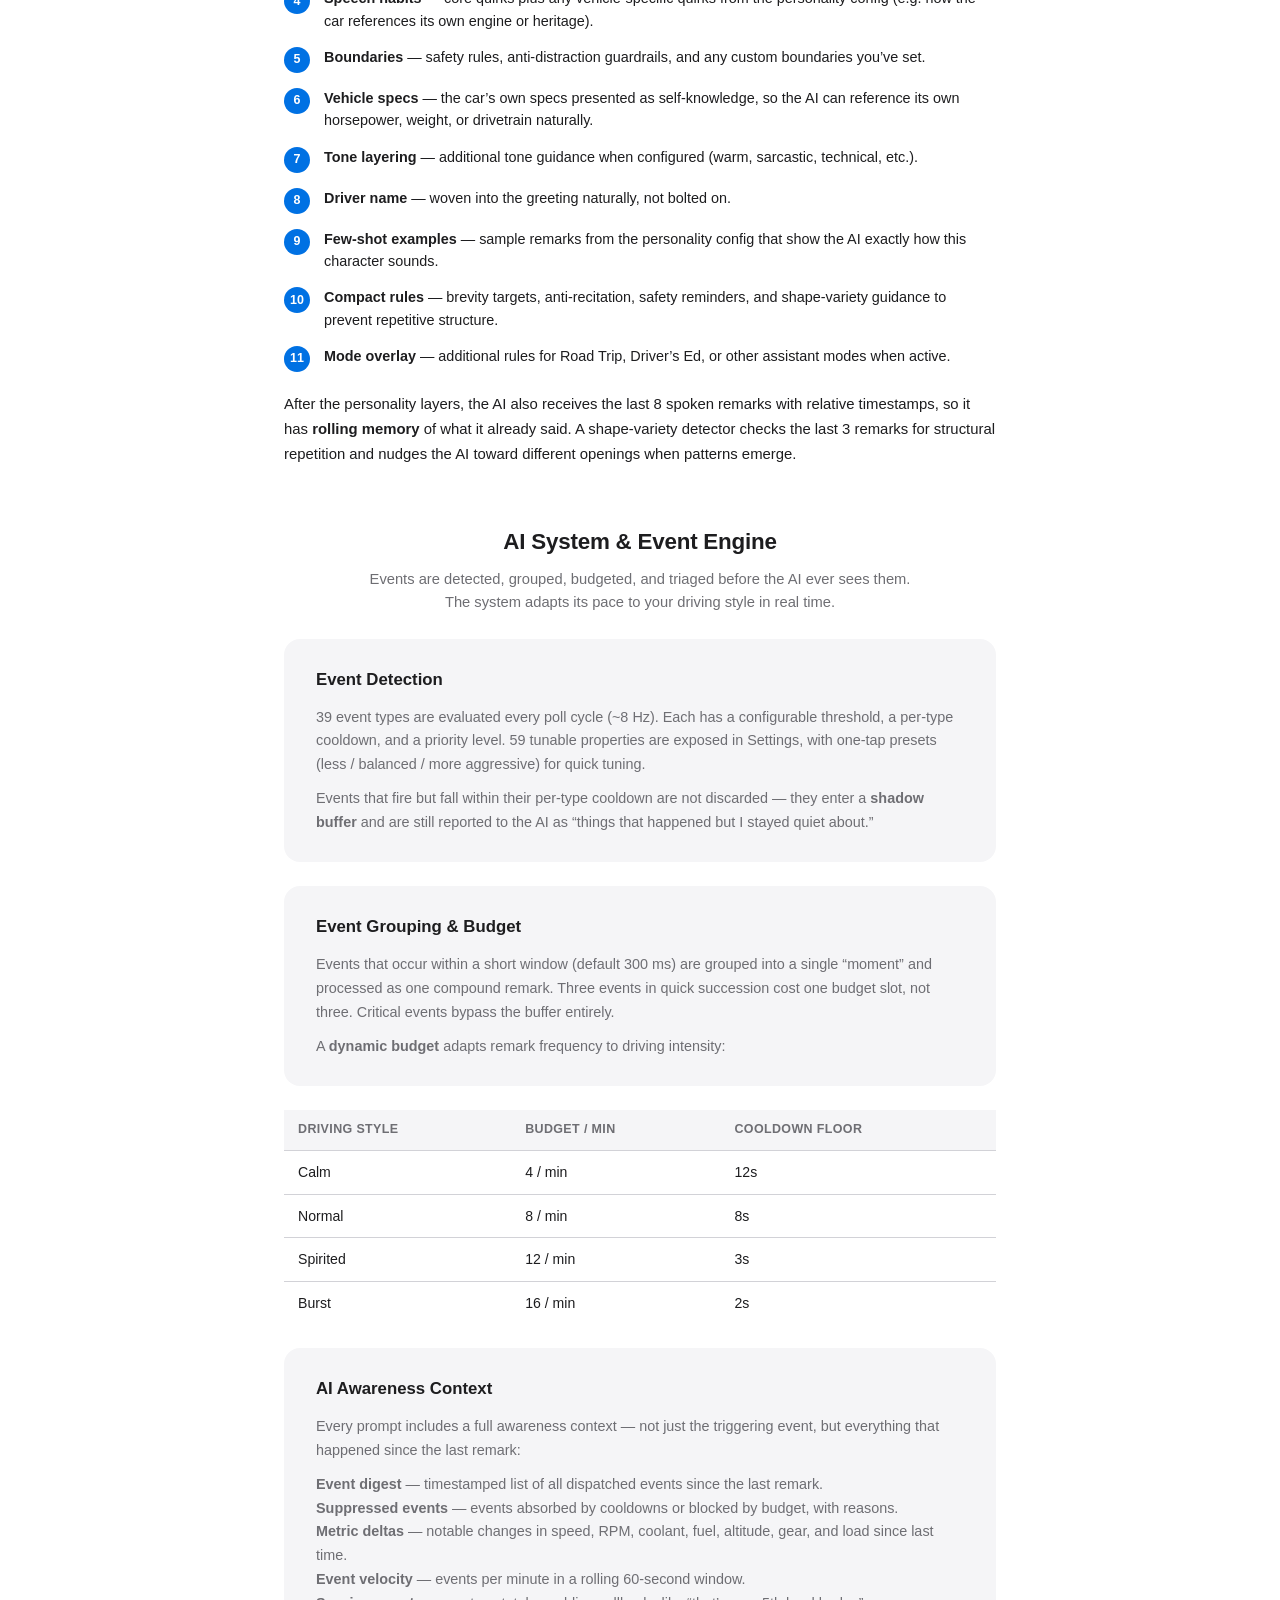
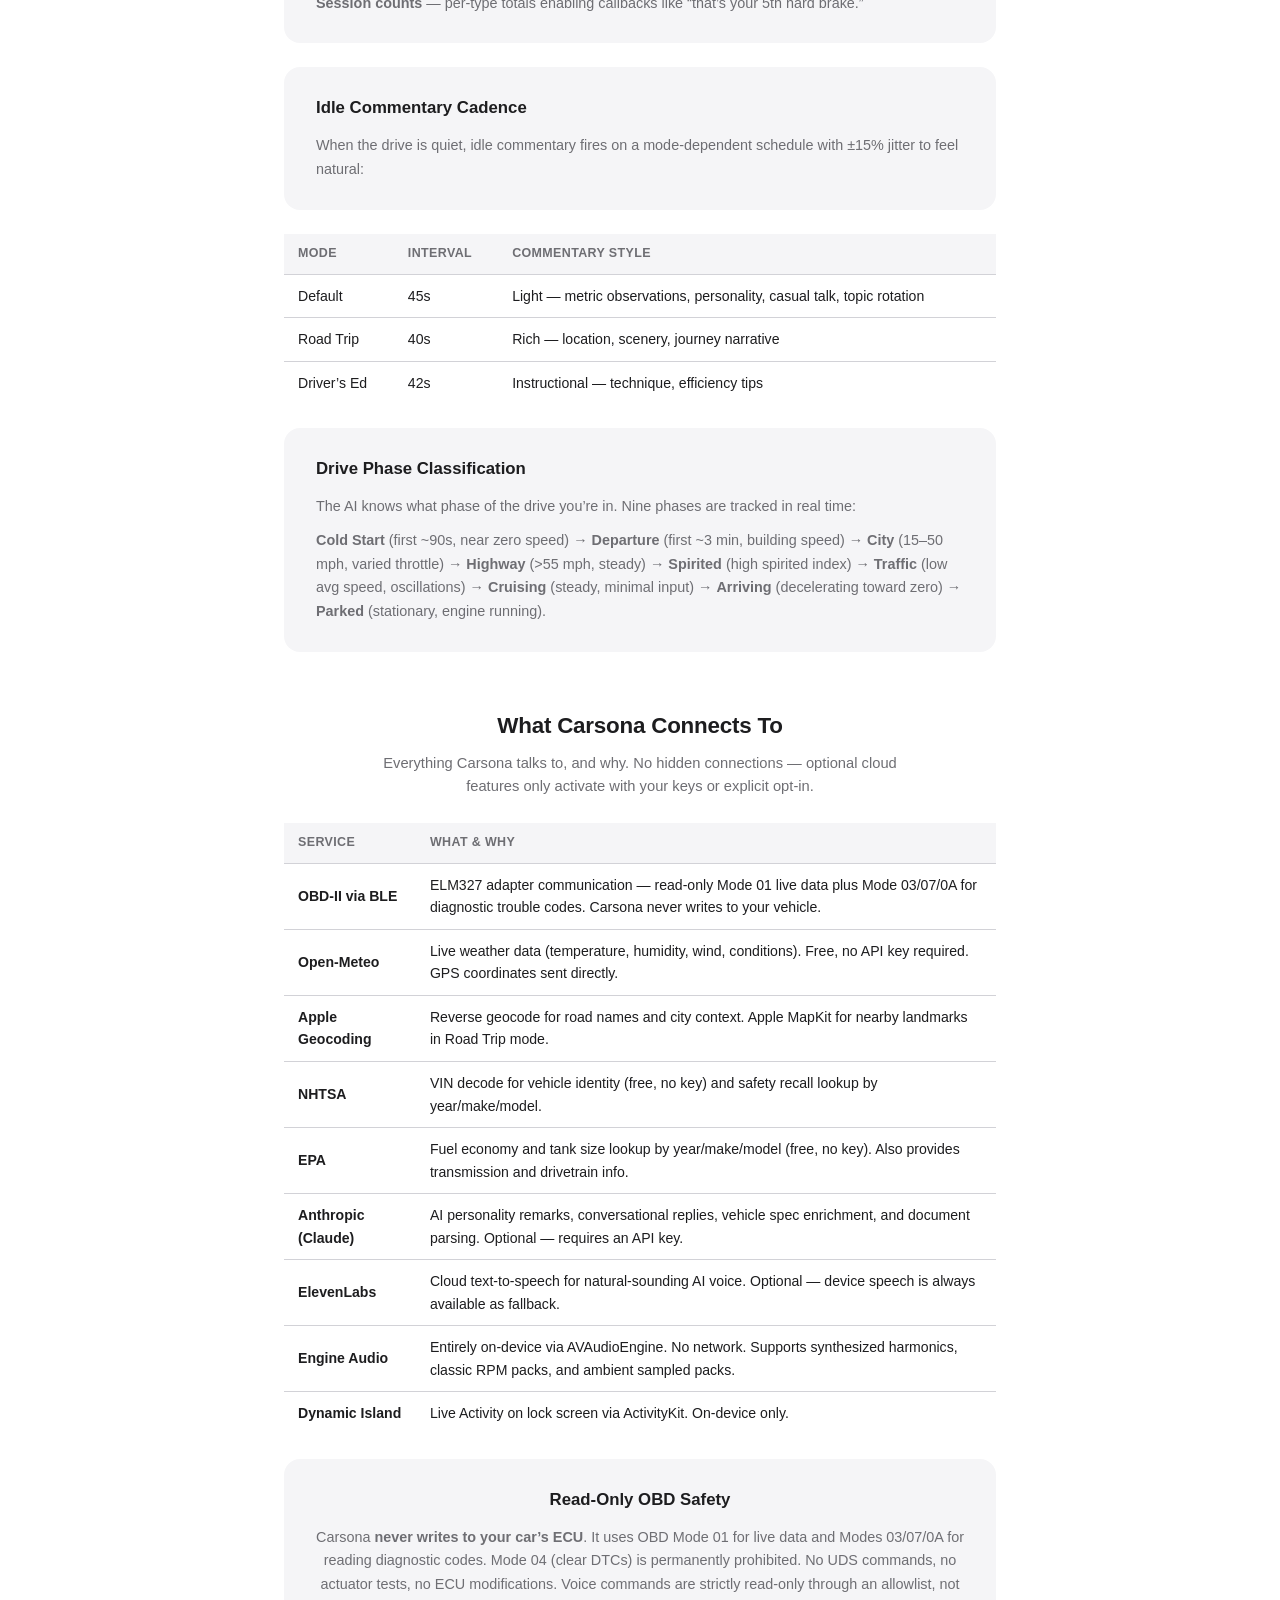
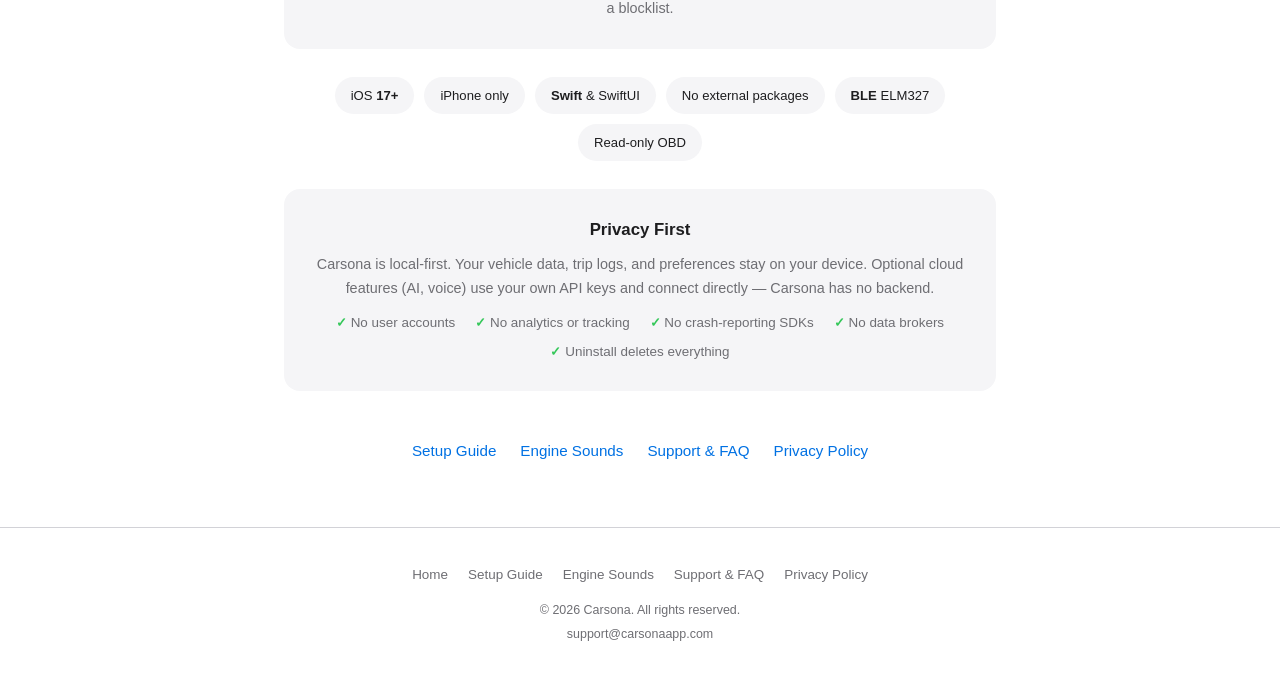
==== commit f9d33288: "feat: update nav" ====
--- a/index.html
+++ b/index.html
@@ -4,356 +4,31 @@
     <meta charset="UTF-8" />
     <meta name="viewport" content="width=device-width, initial-scale=1.0" />
     <title>Carsona — Live OBD-II Dashboard for iOS</title>
-    <style>
-      :root {
-        --bg: #ffffff;
-        --fg: #1d1d1f;
-        --muted: #6e6e73;
-        --accent: #0071e3;
-        --border: #d2d2d7;
-        --card: #f5f5f7;
-        --green: #34c759;
-      }
-      @media (prefers-color-scheme: dark) {
-        :root {
-          --bg: #1c1c1e;
-          --fg: #f5f5f7;
-          --muted: #98989d;
-          --accent: #2997ff;
-          --border: #38383a;
-          --card: #2c2c2e;
-          --green: #30d158;
-        }
-      }
-      * {
-        margin: 0;
-        padding: 0;
-        box-sizing: border-box;
-      }
-      body {
-        font-family:
-          -apple-system, BlinkMacSystemFont, "SF Pro Text", "Helvetica Neue",
-          Helvetica, Arial, sans-serif;
-        background: var(--bg);
-        color: var(--fg);
-        line-height: 1.6;
-        -webkit-text-size-adjust: 100%;
-      }
-
-      /* ── Hero ─────────────────────────────────────── */
-      .hero {
-        text-align: center;
-        padding: 72px 24px 48px;
-      }
-      .hero-inner {
-        max-width: 620px;
-        margin: 0 auto;
-      }
-      .logo {
-        font-size: 3.2rem;
-        font-weight: 800;
-        letter-spacing: -0.03em;
-        margin-bottom: 4px;
-      }
-      .tagline {
-        font-size: 1.2rem;
-        color: var(--muted);
-        margin-bottom: 24px;
-      }
-      .description {
-        font-size: 1rem;
-        color: var(--fg);
-        line-height: 1.75;
-        margin-bottom: 12px;
-      }
-      .design-intent {
-        font-size: 0.92rem;
-        font-style: italic;
-        color: var(--muted);
-        line-height: 1.6;
-      }
-
-      /* ── Container ────────────────────────────────── */
-      .container {
-        max-width: 760px;
-        margin: 0 auto;
-        padding: 0 24px 64px;
-      }
-
-      /* ── Section Headings ─────────────────────────── */
-      .section-title {
-        font-size: 1.4rem;
-        font-weight: 700;
-        letter-spacing: -0.01em;
-        margin: 56px 0 8px;
-        text-align: center;
-      }
-      .section-subtitle {
-        font-size: 0.92rem;
-        color: var(--muted);
-        text-align: center;
-        margin-bottom: 24px;
-        max-width: 560px;
-        margin-left: auto;
-        margin-right: auto;
-        line-height: 1.6;
-      }
-
-      /* ── Feature Grid ─────────────────────────────── */
-      .features {
-        display: grid;
-        grid-template-columns: 1fr 1fr;
-        gap: 12px;
-        text-align: left;
-      }
-      @media (max-width: 520px) {
-        .features {
-          grid-template-columns: 1fr;
-        }
-      }
-      .feature {
-        background: var(--card);
-        border-radius: 12px;
-        padding: 18px 20px;
-      }
-      .feature-title {
-        font-weight: 600;
-        font-size: 0.92rem;
-        margin-bottom: 4px;
-      }
-      .feature-desc {
-        font-size: 0.84rem;
-        color: var(--muted);
-        line-height: 1.5;
-      }
-
-      /* ── Prose Sections ───────────────────────────── */
-      .prose {
-        margin-top: 20px;
-      }
-      .prose p {
-        font-size: 0.93rem;
-        color: var(--fg);
-        margin-bottom: 14px;
-        line-height: 1.7;
-      }
-      .prose strong {
-        font-weight: 600;
-      }
-
-      /* ── Highlight Card ───────────────────────────── */
-      .highlight-card {
-        background: var(--card);
-        border-radius: 16px;
-        padding: 28px 32px;
-        margin: 24px 0;
-      }
-      .highlight-card h3 {
-        font-size: 1.05rem;
-        font-weight: 700;
-        margin-bottom: 12px;
-      }
-      .highlight-card p {
-        font-size: 0.9rem;
-        color: var(--muted);
-        margin-bottom: 10px;
-        line-height: 1.65;
-      }
-      .highlight-card p:last-child {
-        margin-bottom: 0;
-      }
-
-      /* ── Ordered Steps ────────────────────────────── */
-      .prompt-order {
-        counter-reset: step;
-        list-style: none;
-        padding: 0;
-        margin: 20px 0 0;
-      }
-      .prompt-order li {
-        counter-increment: step;
-        display: flex;
-        align-items: flex-start;
-        gap: 14px;
-        margin-bottom: 14px;
-        font-size: 0.9rem;
-        color: var(--fg);
-        line-height: 1.55;
-      }
-      .prompt-order li::before {
-        content: counter(step);
-        flex-shrink: 0;
-        display: flex;
-        align-items: center;
-        justify-content: center;
-        width: 26px;
-        height: 26px;
-        border-radius: 50%;
-        background: var(--accent);
-        color: #fff;
-        font-size: 0.78rem;
-        font-weight: 700;
-        margin-top: 1px;
-      }
-      .prompt-order li strong {
-        font-weight: 600;
-      }
-
-      /* ── Data Tables ──────────────────────────────── */
-      .data-table {
-        width: 100%;
-        border-collapse: collapse;
-        margin: 16px 0 24px;
-        font-size: 0.88rem;
-      }
-      .data-table th,
-      .data-table td {
-        text-align: left;
-        padding: 10px 14px;
-        border-bottom: 1px solid var(--border);
-      }
-      .data-table th {
-        font-weight: 600;
-        color: var(--muted);
-        font-size: 0.78rem;
-        text-transform: uppercase;
-        letter-spacing: 0.03em;
-        background: var(--card);
-      }
-      .data-table td {
-        color: var(--fg);
-      }
-      .data-table tr:last-child td {
-        border-bottom: none;
-      }
-
-      /* ── Dual Path Cards ──────────────────────────── */
-      .dual-paths {
-        display: grid;
-        grid-template-columns: 1fr 1fr;
-        gap: 12px;
-        margin: 20px 0;
-      }
-      @media (max-width: 520px) {
-        .dual-paths {
-          grid-template-columns: 1fr;
-        }
-      }
-      .path-card {
-        background: var(--card);
-        border-radius: 12px;
-        padding: 22px 24px;
-      }
-      .path-card h4 {
-        font-size: 0.95rem;
-        font-weight: 700;
-        margin-bottom: 8px;
-      }
-      .path-card p {
-        font-size: 0.86rem;
-        color: var(--muted);
-        line-height: 1.55;
-        margin-bottom: 0;
-      }
-
-      /* ── Spec Badges ──────────────────────────────── */
-      .specs {
-        display: flex;
-        flex-wrap: wrap;
-        gap: 10px;
-        justify-content: center;
-        margin-top: 28px;
-      }
-      .spec {
-        background: var(--card);
-        border-radius: 20px;
-        padding: 8px 16px;
-        font-size: 0.82rem;
-        font-weight: 500;
-        color: var(--fg);
-        white-space: nowrap;
-      }
-      .spec strong {
-        font-weight: 700;
-      }
-
-      /* ── Privacy Card ─────────────────────────────── */
-      .privacy-card {
-        background: var(--card);
-        border-radius: 16px;
-        padding: 28px 32px;
-        margin-top: 28px;
-        text-align: center;
-      }
-      .privacy-card h3 {
-        font-size: 1.05rem;
-        font-weight: 700;
-        margin-bottom: 10px;
-      }
-      .privacy-card p {
-        font-size: 0.9rem;
-        color: var(--muted);
-        margin-bottom: 6px;
-        line-height: 1.6;
-      }
-      .privacy-card p:last-child {
-        margin-bottom: 0;
-      }
-      .privacy-list {
-        list-style: none;
-        padding: 0;
-        margin: 12px 0 0;
-        display: flex;
-        flex-wrap: wrap;
-        gap: 8px 20px;
-        justify-content: center;
-        font-size: 0.84rem;
-        color: var(--muted);
-      }
-      .privacy-list li::before {
-        content: "\2713\00a0";
-        color: var(--green);
-        font-weight: 700;
-      }
-
-      /* ── Links ────────────────────────────────────── */
-      .links {
-        display: flex;
-        gap: 24px;
-        justify-content: center;
-        flex-wrap: wrap;
-        margin-top: 48px;
-      }
-      .links a {
-        color: var(--accent);
-        text-decoration: none;
-        font-size: 0.95rem;
-        font-weight: 500;
-      }
-      .links a:hover {
-        text-decoration: underline;
-      }
-
-      /* ── Footer ───────────────────────────────────── */
-      footer {
-        padding: 24px;
-        text-align: center;
-        border-top: 1px solid var(--border);
-        color: var(--muted);
-        font-size: 0.82rem;
-      }
-      footer a {
-        color: var(--accent);
-        text-decoration: none;
-      }
-      footer a:hover {
-        text-decoration: underline;
-      }
-    </style>
+    <link rel="stylesheet" href="style.css" />
   </head>
   <body>
+    <!-- ═══════════════════ Site Nav ═══════════════════ -->
+    <nav class="site-nav">
+      <div class="nav-inner">
+        <a href="index.html" class="nav-logo">Carsona</a>
+        <div class="nav-links" id="navLinks">
+          <a href="setup.html">Setup</a>
+          <a href="sounds.html">Sounds</a>
+          <a href="support.html">Support</a>
+          <a href="privacy.html">Privacy</a>
+        </div>
+        <button
+          class="nav-toggle"
+          id="navToggle"
+          aria-label="Toggle navigation"
+        >
+          <span></span><span></span><span></span>
+        </button>
+      </div>
+    </nav>
+
     <!-- ═══════════════════ Hero ═══════════════════ -->
-    <header class="hero">
+    <section class="hero">
       <div class="hero-inner">
         <h1 class="logo">Carsona</h1>
         <p class="tagline">Live OBD-II dashboard for iOS</p>
@@ -369,7 +44,7 @@
           not a notification system that fires on thresholds.&rdquo;
         </p>
       </div>
-    </header>
+    </section>
 
     <div class="container">
       <!-- ═══════════════ Capabilities ═══════════════ -->
@@ -963,12 +638,29 @@
       </div>
     </div>
 
-    <footer>
-      <p>
-        &copy; 2026 Carsona. All rights reserved. &middot;
-        <a href="privacy.html">Privacy</a> &middot;
-        <a href="support.html">Support</a>
-      </p>
+    <!-- ═══════════════════ Footer ═══════════════════ -->
+    <footer class="site-footer">
+      <div class="footer-inner">
+        <div class="footer-links">
+          <a href="index.html">Home</a>
+          <a href="setup.html">Setup Guide</a>
+          <a href="sounds.html">Engine Sounds</a>
+          <a href="support.html">Support &amp; FAQ</a>
+          <a href="privacy.html">Privacy Policy</a>
+        </div>
+        <p class="footer-copy">&copy; 2026 Carsona. All rights reserved.</p>
+        <p class="footer-contact">
+          <a href="mailto:support@carsonaapp.com">support@carsonaapp.com</a>
+        </p>
+      </div>
     </footer>
+
+    <script>
+      document
+        .getElementById("navToggle")
+        .addEventListener("click", function () {
+          document.getElementById("navLinks").classList.toggle("open");
+        });
+    </script>
   </body>
 </html>
--- a/style.css
+++ b/style.css
@@ -0,0 +1,784 @@
+/* ═══════════════════════════════════════════════════
+   Carsona — Shared Stylesheet
+   ═══════════════════════════════════════════════════ */
+
+/* ── Design Tokens ────────────────────────────────── */
+:root {
+  --bg: #ffffff;
+  --fg: #1d1d1f;
+  --muted: #6e6e73;
+  --accent: #0071e3;
+  --border: #d2d2d7;
+  --card: #f5f5f7;
+  --green: #34c759;
+  --nav-bg: rgba(255, 255, 255, 0.82);
+}
+@media (prefers-color-scheme: dark) {
+  :root {
+    --bg: #1c1c1e;
+    --fg: #f5f5f7;
+    --muted: #98989d;
+    --accent: #2997ff;
+    --border: #38383a;
+    --card: #2c2c2e;
+    --green: #30d158;
+    --nav-bg: rgba(28, 28, 30, 0.82);
+  }
+}
+
+/* ── Reset ────────────────────────────────────────── */
+*,
+*::before,
+*::after {
+  margin: 0;
+  padding: 0;
+  box-sizing: border-box;
+}
+
+/* ── Base Typography ──────────────────────────────── */
+body {
+  font-family:
+    -apple-system, BlinkMacSystemFont, "SF Pro Text", "Helvetica Neue",
+    Helvetica, Arial, sans-serif;
+  background: var(--bg);
+  color: var(--fg);
+  line-height: 1.6;
+  -webkit-text-size-adjust: 100%;
+}
+a {
+  color: var(--accent);
+  text-decoration: none;
+}
+a:hover {
+  text-decoration: underline;
+}
+strong {
+  font-weight: 600;
+}
+code {
+  font-family: "SF Mono", Menlo, monospace;
+  font-size: 0.88em;
+  background: var(--card);
+  padding: 2px 6px;
+  border-radius: 4px;
+}
+
+/* ═══════════════════════════════════════════════════
+   SITE NAV — sticky, translucent
+   ═══════════════════════════════════════════════════ */
+.site-nav {
+  position: sticky;
+  top: 0;
+  z-index: 100;
+  background: var(--nav-bg);
+  backdrop-filter: blur(20px);
+  -webkit-backdrop-filter: blur(20px);
+  border-bottom: 1px solid var(--border);
+}
+.nav-inner {
+  max-width: 760px;
+  margin: 0 auto;
+  padding: 0 24px;
+  display: flex;
+  align-items: center;
+  justify-content: space-between;
+  height: 52px;
+}
+.nav-logo {
+  font-size: 1.1rem;
+  font-weight: 800;
+  color: var(--fg);
+  text-decoration: none;
+  letter-spacing: -0.02em;
+}
+.nav-logo:hover {
+  text-decoration: none;
+  color: var(--accent);
+}
+.nav-links {
+  display: flex;
+  gap: 24px;
+}
+.nav-links a {
+  color: var(--muted);
+  text-decoration: none;
+  font-size: 0.85rem;
+  font-weight: 500;
+  transition: color 0.15s;
+}
+.nav-links a:hover {
+  color: var(--fg);
+  text-decoration: none;
+}
+.nav-links a.active {
+  color: var(--fg);
+}
+.nav-toggle {
+  display: none;
+  background: none;
+  border: none;
+  cursor: pointer;
+  padding: 6px;
+  flex-direction: column;
+  gap: 4px;
+}
+.nav-toggle span {
+  display: block;
+  width: 18px;
+  height: 2px;
+  background: var(--fg);
+  border-radius: 1px;
+  transition:
+    transform 0.2s,
+    opacity 0.2s;
+}
+@media (max-width: 600px) {
+  .nav-links {
+    display: none;
+    position: absolute;
+    top: 52px;
+    left: 0;
+    right: 0;
+    background: var(--nav-bg);
+    backdrop-filter: blur(20px);
+    -webkit-backdrop-filter: blur(20px);
+    border-bottom: 1px solid var(--border);
+    flex-direction: column;
+    padding: 12px 24px 16px;
+    gap: 14px;
+  }
+  .nav-links.open {
+    display: flex;
+  }
+  .nav-toggle {
+    display: flex;
+  }
+}
+
+/* ═══════════════════════════════════════════════════
+   SITE FOOTER
+   ═══════════════════════════════════════════════════ */
+.site-footer {
+  border-top: 1px solid var(--border);
+  padding: 36px 24px 44px;
+  text-align: center;
+}
+.footer-inner {
+  max-width: 760px;
+  margin: 0 auto;
+}
+.footer-links {
+  display: flex;
+  gap: 20px;
+  justify-content: center;
+  flex-wrap: wrap;
+  margin-bottom: 16px;
+}
+.footer-links a {
+  color: var(--muted);
+  font-size: 0.84rem;
+  font-weight: 500;
+}
+.footer-links a:hover {
+  color: var(--accent);
+}
+.footer-copy {
+  color: var(--muted);
+  font-size: 0.78rem;
+  margin-bottom: 4px;
+}
+.footer-contact {
+  font-size: 0.78rem;
+}
+.footer-contact a {
+  color: var(--muted);
+}
+.footer-contact a:hover {
+  color: var(--accent);
+}
+
+/* ═══════════════════════════════════════════════════
+   LAYOUT — Container
+   ═══════════════════════════════════════════════════ */
+.container {
+  max-width: 760px;
+  margin: 0 auto;
+  padding: 0 24px 64px;
+}
+
+/* ═══════════════════════════════════════════════════
+   HOME PAGE — Hero
+   ═══════════════════════════════════════════════════ */
+.hero {
+  text-align: center;
+  padding: 56px 24px 48px;
+}
+.hero-inner {
+  max-width: 620px;
+  margin: 0 auto;
+}
+.logo {
+  font-size: 3.2rem;
+  font-weight: 800;
+  letter-spacing: -0.03em;
+  margin-bottom: 4px;
+}
+.tagline {
+  font-size: 1.2rem;
+  color: var(--muted);
+  margin-bottom: 24px;
+}
+.description {
+  font-size: 1rem;
+  color: var(--fg);
+  line-height: 1.75;
+  margin-bottom: 12px;
+}
+.design-intent {
+  font-size: 0.92rem;
+  font-style: italic;
+  color: var(--muted);
+  line-height: 1.6;
+}
+
+/* ═══════════════════════════════════════════════════
+   SECTION HEADINGS
+   ═══════════════════════════════════════════════════ */
+.section-title {
+  font-size: 1.4rem;
+  font-weight: 700;
+  letter-spacing: -0.01em;
+  margin: 56px 0 8px;
+  text-align: center;
+}
+.section-subtitle {
+  font-size: 0.92rem;
+  color: var(--muted);
+  text-align: center;
+  margin-bottom: 24px;
+  max-width: 560px;
+  margin-left: auto;
+  margin-right: auto;
+  line-height: 1.6;
+}
+
+/* ═══════════════════════════════════════════════════
+   FEATURE GRID (home)
+   ═══════════════════════════════════════════════════ */
+.features {
+  display: grid;
+  grid-template-columns: 1fr 1fr;
+  gap: 12px;
+  text-align: left;
+}
+@media (max-width: 520px) {
+  .features {
+    grid-template-columns: 1fr;
+  }
+}
+.feature {
+  background: var(--card);
+  border-radius: 12px;
+  padding: 18px 20px;
+}
+.feature-title {
+  font-weight: 600;
+  font-size: 0.92rem;
+  margin-bottom: 4px;
+}
+.feature-desc {
+  font-size: 0.84rem;
+  color: var(--muted);
+  line-height: 1.5;
+}
+
+/* ═══════════════════════════════════════════════════
+   PROSE SECTIONS
+   ═══════════════════════════════════════════════════ */
+.prose {
+  margin-top: 20px;
+}
+.prose p {
+  font-size: 0.93rem;
+  color: var(--fg);
+  margin-bottom: 14px;
+  line-height: 1.7;
+}
+.prose strong {
+  font-weight: 600;
+}
+
+/* ═══════════════════════════════════════════════════
+   HIGHLIGHT CARDS (home)
+   ═══════════════════════════════════════════════════ */
+.highlight-card {
+  background: var(--card);
+  border-radius: 16px;
+  padding: 28px 32px;
+  margin: 24px 0;
+}
+.highlight-card h3 {
+  font-size: 1.05rem;
+  font-weight: 700;
+  margin-bottom: 12px;
+}
+.highlight-card p {
+  font-size: 0.9rem;
+  color: var(--muted);
+  margin-bottom: 10px;
+  line-height: 1.65;
+}
+.highlight-card p:last-child {
+  margin-bottom: 0;
+}
+
+/* ═══════════════════════════════════════════════════
+   ORDERED STEPS — Prompt Architecture (home)
+   ═══════════════════════════════════════════════════ */
+.prompt-order {
+  counter-reset: step;
+  list-style: none;
+  padding: 0;
+  margin: 20px 0 0;
+}
+.prompt-order li {
+  counter-increment: step;
+  display: flex;
+  align-items: flex-start;
+  gap: 14px;
+  margin-bottom: 14px;
+  font-size: 0.9rem;
+  color: var(--fg);
+  line-height: 1.55;
+}
+.prompt-order li::before {
+  content: counter(step);
+  flex-shrink: 0;
+  display: flex;
+  align-items: center;
+  justify-content: center;
+  width: 26px;
+  height: 26px;
+  border-radius: 50%;
+  background: var(--accent);
+  color: #fff;
+  font-size: 0.78rem;
+  font-weight: 700;
+  margin-top: 1px;
+}
+.prompt-order li strong {
+  font-weight: 600;
+}
+
+/* ═══════════════════════════════════════════════════
+   DATA TABLES
+   ═══════════════════════════════════════════════════ */
+.data-table {
+  width: 100%;
+  border-collapse: collapse;
+  margin: 16px 0 24px;
+  font-size: 0.88rem;
+}
+.data-table th,
+.data-table td {
+  text-align: left;
+  padding: 10px 14px;
+  border-bottom: 1px solid var(--border);
+}
+.data-table th {
+  font-weight: 600;
+  color: var(--muted);
+  font-size: 0.78rem;
+  text-transform: uppercase;
+  letter-spacing: 0.03em;
+  background: var(--card);
+}
+.data-table td {
+  color: var(--fg);
+}
+.data-table tr:last-child td {
+  border-bottom: none;
+}
+
+/* ═══════════════════════════════════════════════════
+   DUAL-PATH CARDS (home)
+   ═══════════════════════════════════════════════════ */
+.dual-paths {
+  display: grid;
+  grid-template-columns: 1fr 1fr;
+  gap: 12px;
+  margin: 20px 0;
+}
+@media (max-width: 520px) {
+  .dual-paths {
+    grid-template-columns: 1fr;
+  }
+}
+.path-card {
+  background: var(--card);
+  border-radius: 12px;
+  padding: 22px 24px;
+}
+.path-card h4 {
+  font-size: 0.95rem;
+  font-weight: 700;
+  margin-bottom: 8px;
+}
+.path-card p {
+  font-size: 0.86rem;
+  color: var(--muted);
+  line-height: 1.55;
+  margin-bottom: 0;
+}
+
+/* ═══════════════════════════════════════════════════
+   SPEC BADGES (home)
+   ═══════════════════════════════════════════════════ */
+.specs {
+  display: flex;
+  flex-wrap: wrap;
+  gap: 10px;
+  justify-content: center;
+  margin-top: 28px;
+}
+.spec {
+  background: var(--card);
+  border-radius: 20px;
+  padding: 8px 16px;
+  font-size: 0.82rem;
+  font-weight: 500;
+  color: var(--fg);
+  white-space: nowrap;
+}
+.spec strong {
+  font-weight: 700;
+}
+
+/* ═══════════════════════════════════════════════════
+   PRIVACY CARD (home)
+   ═══════════════════════════════════════════════════ */
+.privacy-card {
+  background: var(--card);
+  border-radius: 16px;
+  padding: 28px 32px;
+  margin-top: 28px;
+  text-align: center;
+}
+.privacy-card h3 {
+  font-size: 1.05rem;
+  font-weight: 700;
+  margin-bottom: 10px;
+}
+.privacy-card p {
+  font-size: 0.9rem;
+  color: var(--muted);
+  margin-bottom: 6px;
+  line-height: 1.6;
+}
+.privacy-card p:last-child {
+  margin-bottom: 0;
+}
+.privacy-list {
+  list-style: none;
+  padding: 0;
+  margin: 12px 0 0;
+  display: flex;
+  flex-wrap: wrap;
+  gap: 8px 20px;
+  justify-content: center;
+  font-size: 0.84rem;
+  color: var(--muted);
+}
+.privacy-list li::before {
+  content: "\2713\00a0";
+  color: var(--green);
+  font-weight: 700;
+}
+
+/* ═══════════════════════════════════════════════════
+   PAGE LINKS ROW (home)
+   ═══════════════════════════════════════════════════ */
+.links {
+  display: flex;
+  gap: 24px;
+  justify-content: center;
+  flex-wrap: wrap;
+  margin-top: 48px;
+}
+.links a {
+  color: var(--accent);
+  font-size: 0.95rem;
+  font-weight: 500;
+}
+
+/* ═══════════════════════════════════════════════════
+   SUB-PAGE SHARED
+   ═══════════════════════════════════════════════════ */
+.page-container {
+  max-width: 680px;
+  margin: 0 auto;
+  padding: 40px 24px 64px;
+}
+.page-container h1 {
+  font-size: 2rem;
+  font-weight: 700;
+  letter-spacing: -0.02em;
+  margin-bottom: 8px;
+}
+.page-container .subtitle {
+  color: var(--muted);
+  font-size: 0.95rem;
+  margin-bottom: 40px;
+}
+.page-container h2 {
+  font-size: 1.25rem;
+  font-weight: 600;
+  margin: 36px 0 12px;
+}
+.page-container h3 {
+  font-size: 1.05rem;
+  font-weight: 600;
+  margin: 24px 0 8px;
+}
+.page-container p,
+.page-container li {
+  font-size: 0.95rem;
+  color: var(--fg);
+  margin-bottom: 12px;
+}
+.page-container ul,
+.page-container ol {
+  padding-left: 20px;
+  margin-bottom: 16px;
+}
+.page-container li {
+  margin-bottom: 6px;
+}
+
+/* ═══════════════════════════════════════════════════
+   SUB-PAGE TABLES (privacy, etc.)
+   ═══════════════════════════════════════════════════ */
+.page-container table {
+  width: 100%;
+  border-collapse: collapse;
+  margin: 16px 0 24px;
+  font-size: 0.9rem;
+}
+.page-container th,
+.page-container td {
+  text-align: left;
+  padding: 10px 12px;
+  border-bottom: 1px solid var(--border);
+}
+.page-container th {
+  font-weight: 600;
+  background: var(--card);
+}
+.page-container td {
+  color: var(--fg);
+}
+
+/* ── Card (privacy) ───────────────────────────────── */
+.card {
+  background: var(--card);
+  border-radius: 12px;
+  padding: 20px 24px;
+  margin: 20px 0;
+}
+.card p:last-child {
+  margin-bottom: 0;
+}
+
+/* ═══════════════════════════════════════════════════
+   SETUP PAGE
+   ═══════════════════════════════════════════════════ */
+.prereq-card {
+  background: var(--card);
+  border-radius: 12px;
+  padding: 20px;
+  margin-bottom: 12px;
+}
+.prereq-card h3 {
+  margin-top: 0;
+  margin-bottom: 6px;
+}
+.prereq-card p {
+  margin-bottom: 0;
+  color: var(--muted);
+  font-size: 0.9rem;
+}
+.step-number {
+  display: inline-flex;
+  align-items: center;
+  justify-content: center;
+  width: 28px;
+  height: 28px;
+  border-radius: 50%;
+  background: var(--accent);
+  color: #fff;
+  font-size: 0.85rem;
+  font-weight: 600;
+  margin-right: 10px;
+  flex-shrink: 0;
+}
+.step-header {
+  display: flex;
+  align-items: center;
+  margin: 28px 0 10px;
+}
+.step-header h3 {
+  margin: 0;
+}
+.note {
+  background: var(--card);
+  border-left: 3px solid var(--accent);
+  border-radius: 0 8px 8px 0;
+  padding: 14px 16px;
+  margin: 16px 0;
+  font-size: 0.9rem;
+}
+.note strong {
+  display: block;
+  margin-bottom: 4px;
+}
+.adapter-table {
+  width: 100%;
+  border-collapse: collapse;
+  margin: 12px 0 16px;
+  font-size: 0.9rem;
+}
+.adapter-table th,
+.adapter-table td {
+  text-align: left;
+  padding: 10px 12px;
+  border-bottom: 1px solid var(--border);
+}
+.adapter-table th {
+  font-weight: 600;
+  color: var(--muted);
+  font-size: 0.8rem;
+  text-transform: uppercase;
+  letter-spacing: 0.03em;
+}
+.adapter-table tr:last-child td {
+  border-bottom: none;
+}
+.tag {
+  display: inline-block;
+  background: var(--accent);
+  color: #fff;
+  font-size: 0.7rem;
+  font-weight: 600;
+  padding: 2px 8px;
+  border-radius: 4px;
+  text-transform: uppercase;
+  letter-spacing: 0.03em;
+}
+.tag.warn {
+  background: #ff9500;
+}
+
+/* ═══════════════════════════════════════════════════
+   SOUNDS PAGE
+   ═══════════════════════════════════════════════════ */
+.mode-card {
+  background: var(--card);
+  border-radius: 12px;
+  padding: 20px;
+  margin-bottom: 12px;
+}
+.mode-card h3 {
+  margin-top: 0;
+  margin-bottom: 6px;
+}
+.mode-card p {
+  margin-bottom: 0;
+  color: var(--muted);
+  font-size: 0.9rem;
+}
+.example-block {
+  background: var(--card);
+  border-radius: 12px;
+  padding: 16px 20px;
+  margin: 12px 0 20px;
+}
+.example-block .example-title {
+  font-weight: 600;
+  font-size: 0.9rem;
+  margin-bottom: 8px;
+}
+.example-block ul {
+  margin-bottom: 0;
+}
+.example-block li {
+  font-size: 0.88rem;
+  color: var(--muted);
+  margin-bottom: 4px;
+}
+.file-pattern {
+  font-family: "SF Mono", Menlo, monospace;
+  font-size: 0.88em;
+  background: var(--card);
+  display: block;
+  padding: 12px 16px;
+  border-radius: 8px;
+  margin: 8px 0 16px;
+  color: var(--fg);
+}
+
+/* ═══════════════════════════════════════════════════
+   SUPPORT PAGE — FAQ Accordion
+   ═══════════════════════════════════════════════════ */
+details {
+  background: var(--card);
+  border-radius: 12px;
+  margin-bottom: 12px;
+  overflow: hidden;
+}
+summary {
+  padding: 16px 20px;
+  font-weight: 600;
+  font-size: 0.95rem;
+  cursor: pointer;
+  list-style: none;
+  display: flex;
+  align-items: center;
+  justify-content: space-between;
+}
+summary::-webkit-details-marker {
+  display: none;
+}
+summary::after {
+  content: "+";
+  font-size: 1.3rem;
+  font-weight: 300;
+  color: var(--muted);
+  transition: transform 0.2s;
+}
+details[open] summary::after {
+  content: "\2212";
+}
+.answer {
+  padding: 0 20px 16px;
+  color: var(--fg);
+}
+.answer p {
+  margin-bottom: 8px;
+}
+.answer p:last-child {
+  margin-bottom: 0;
+}
+.contact-card {
+  background: var(--card);
+  border-radius: 12px;
+  padding: 24px;
+  margin: 24px 0;
+  text-align: center;
+}
+.contact-card p {
+  margin-bottom: 8px;
+}
+.contact-card a {
+  font-size: 1.1rem;
+  font-weight: 600;
+}
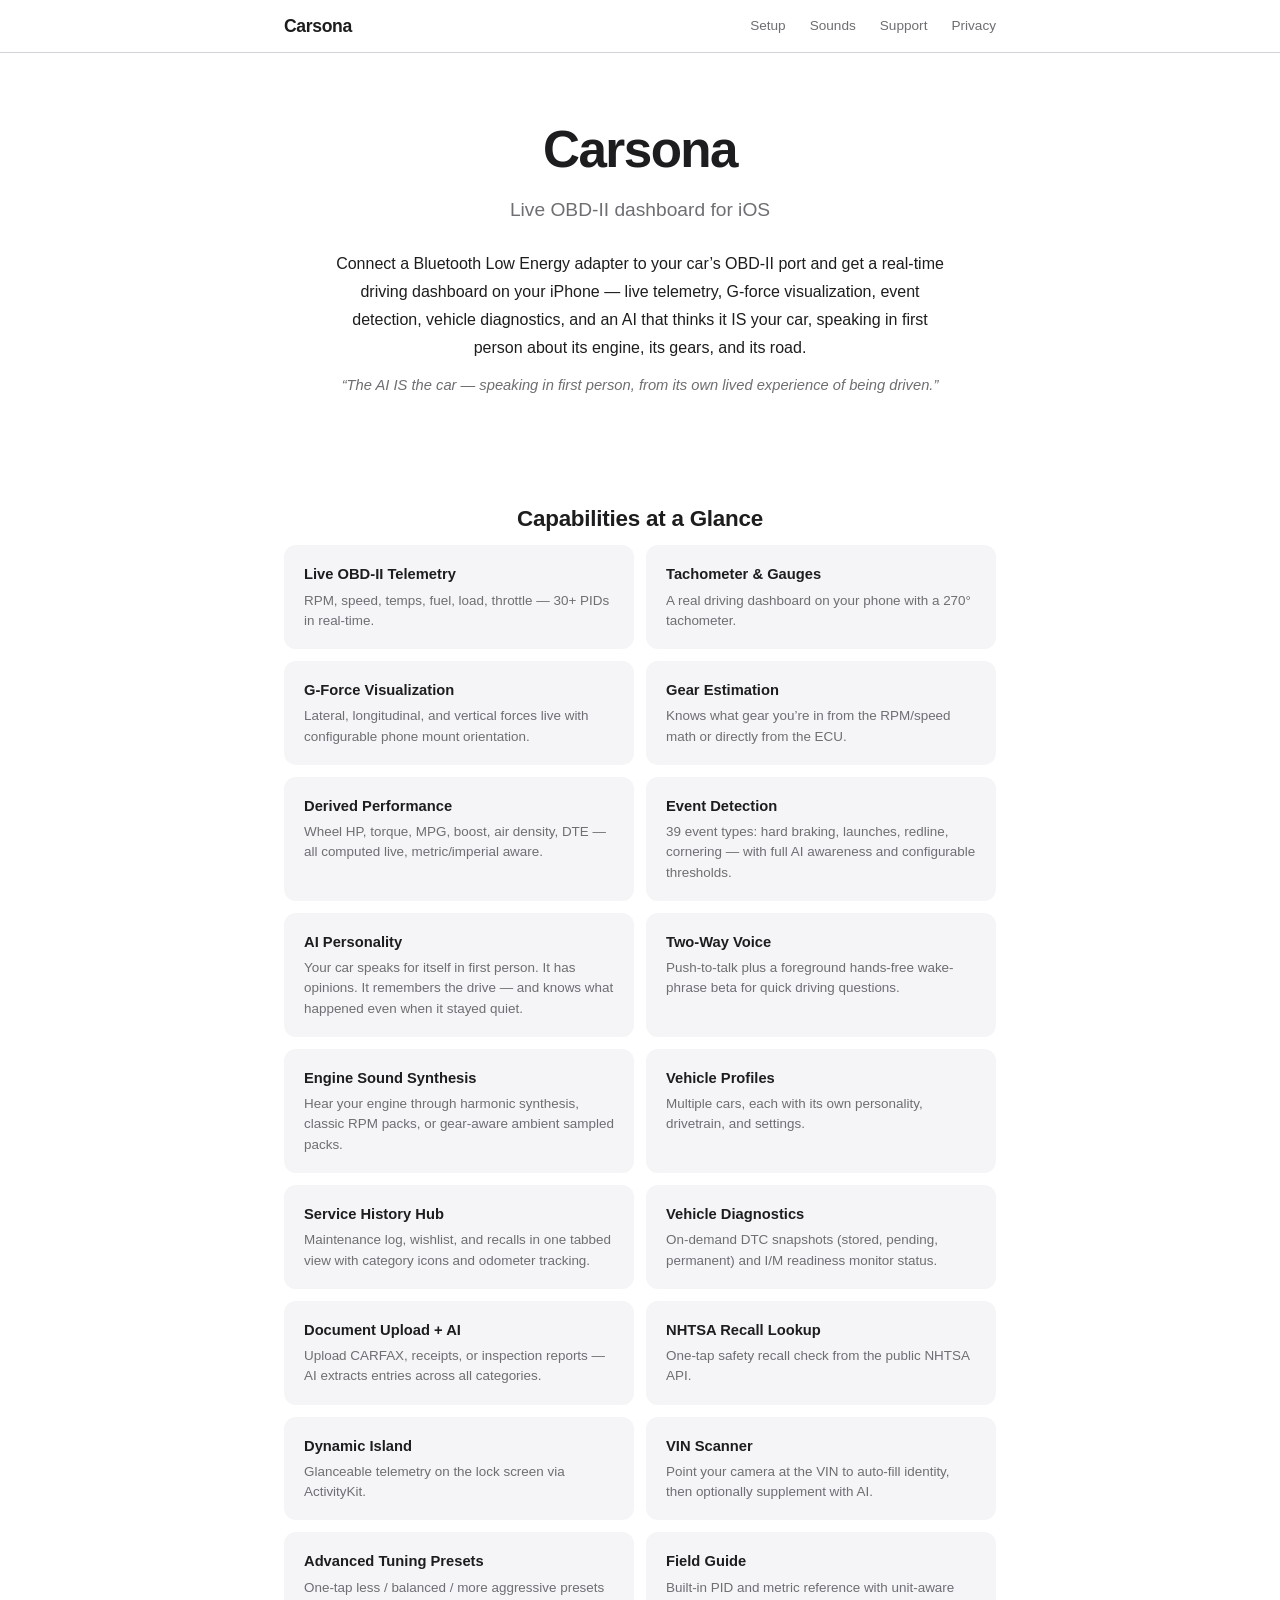
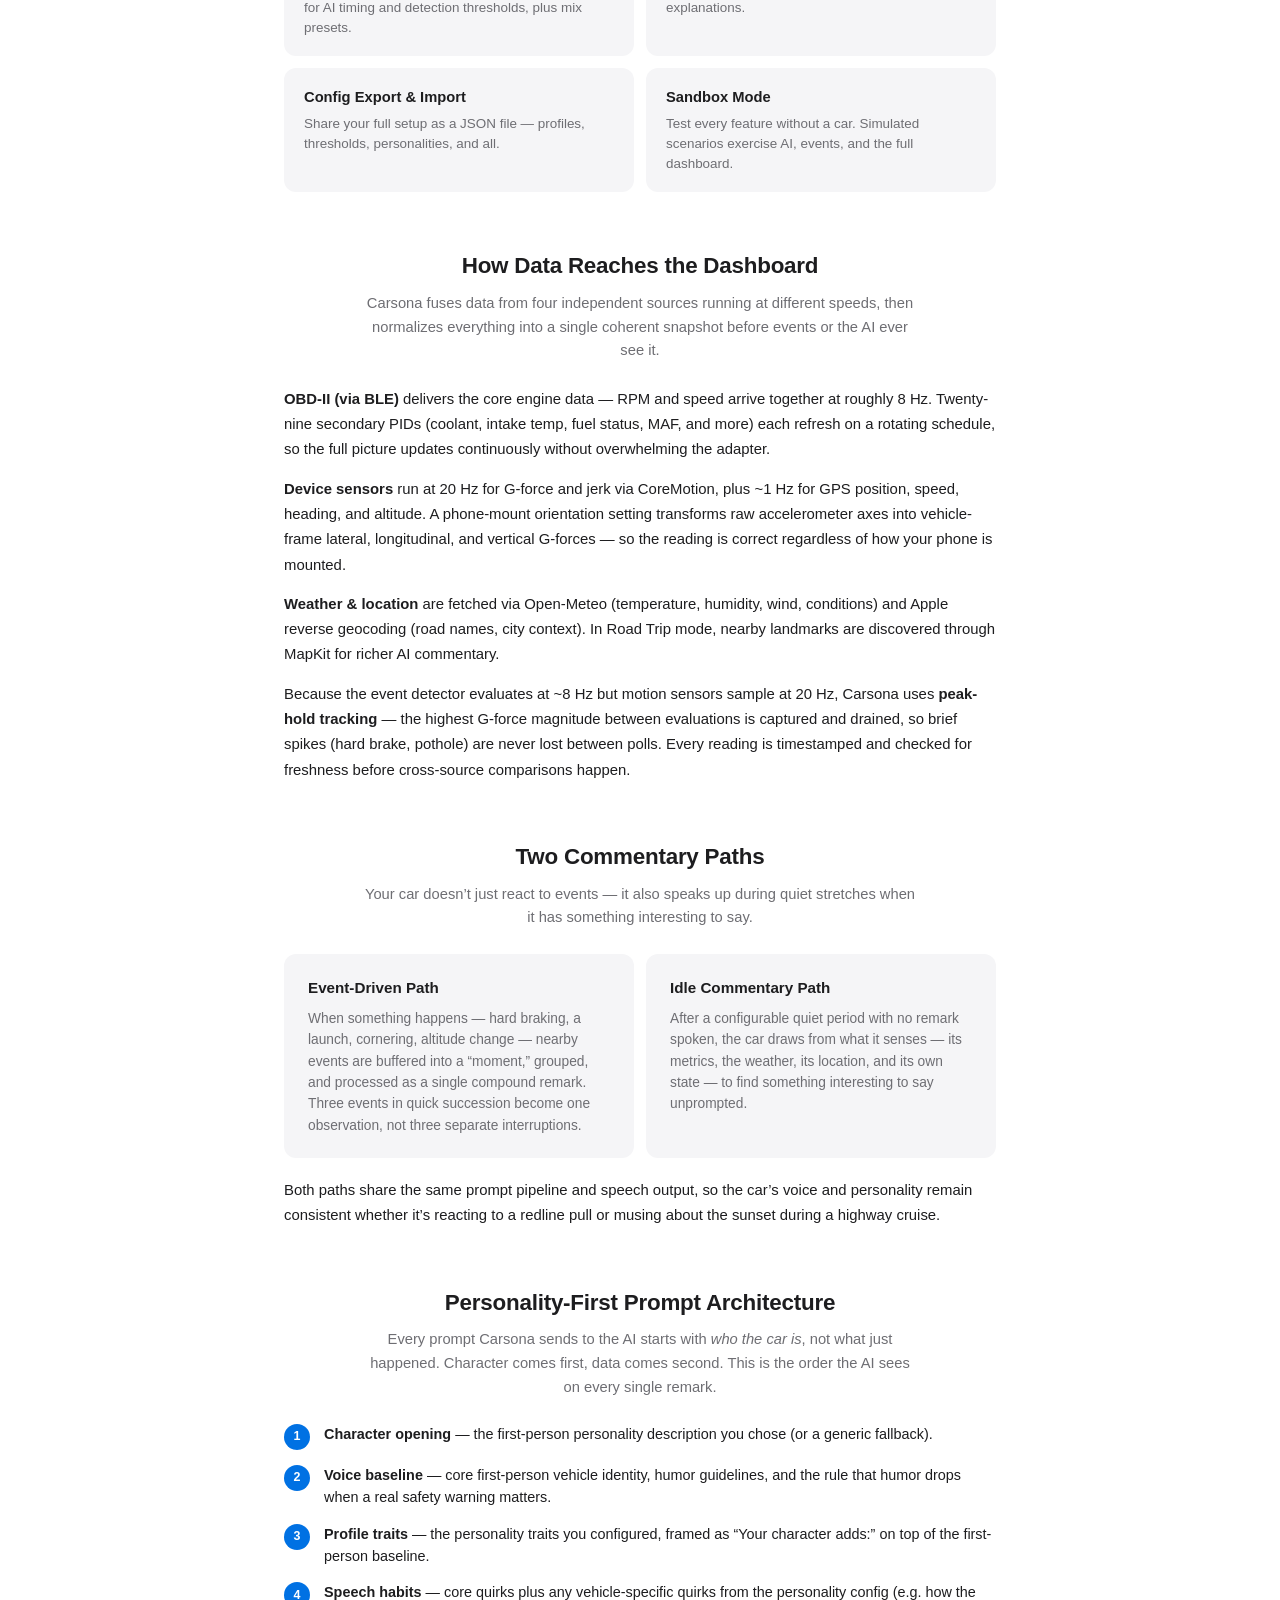
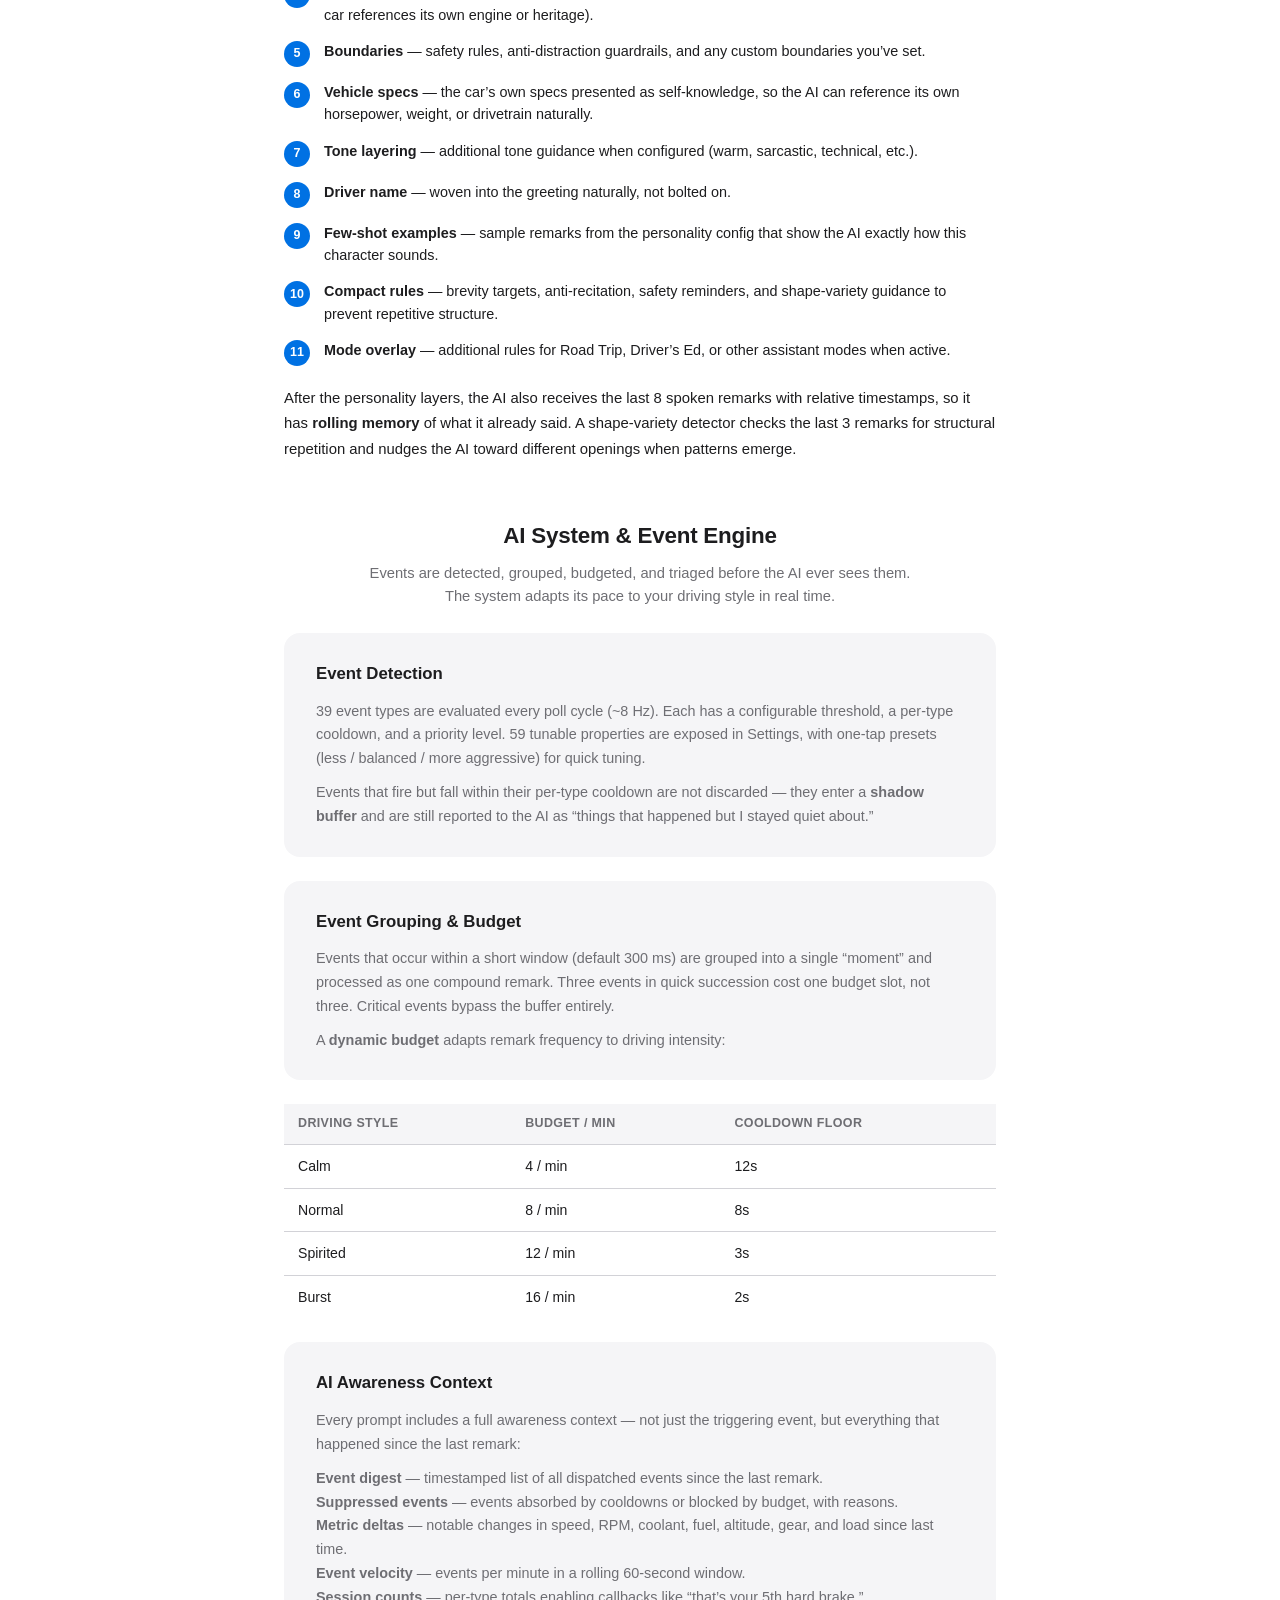
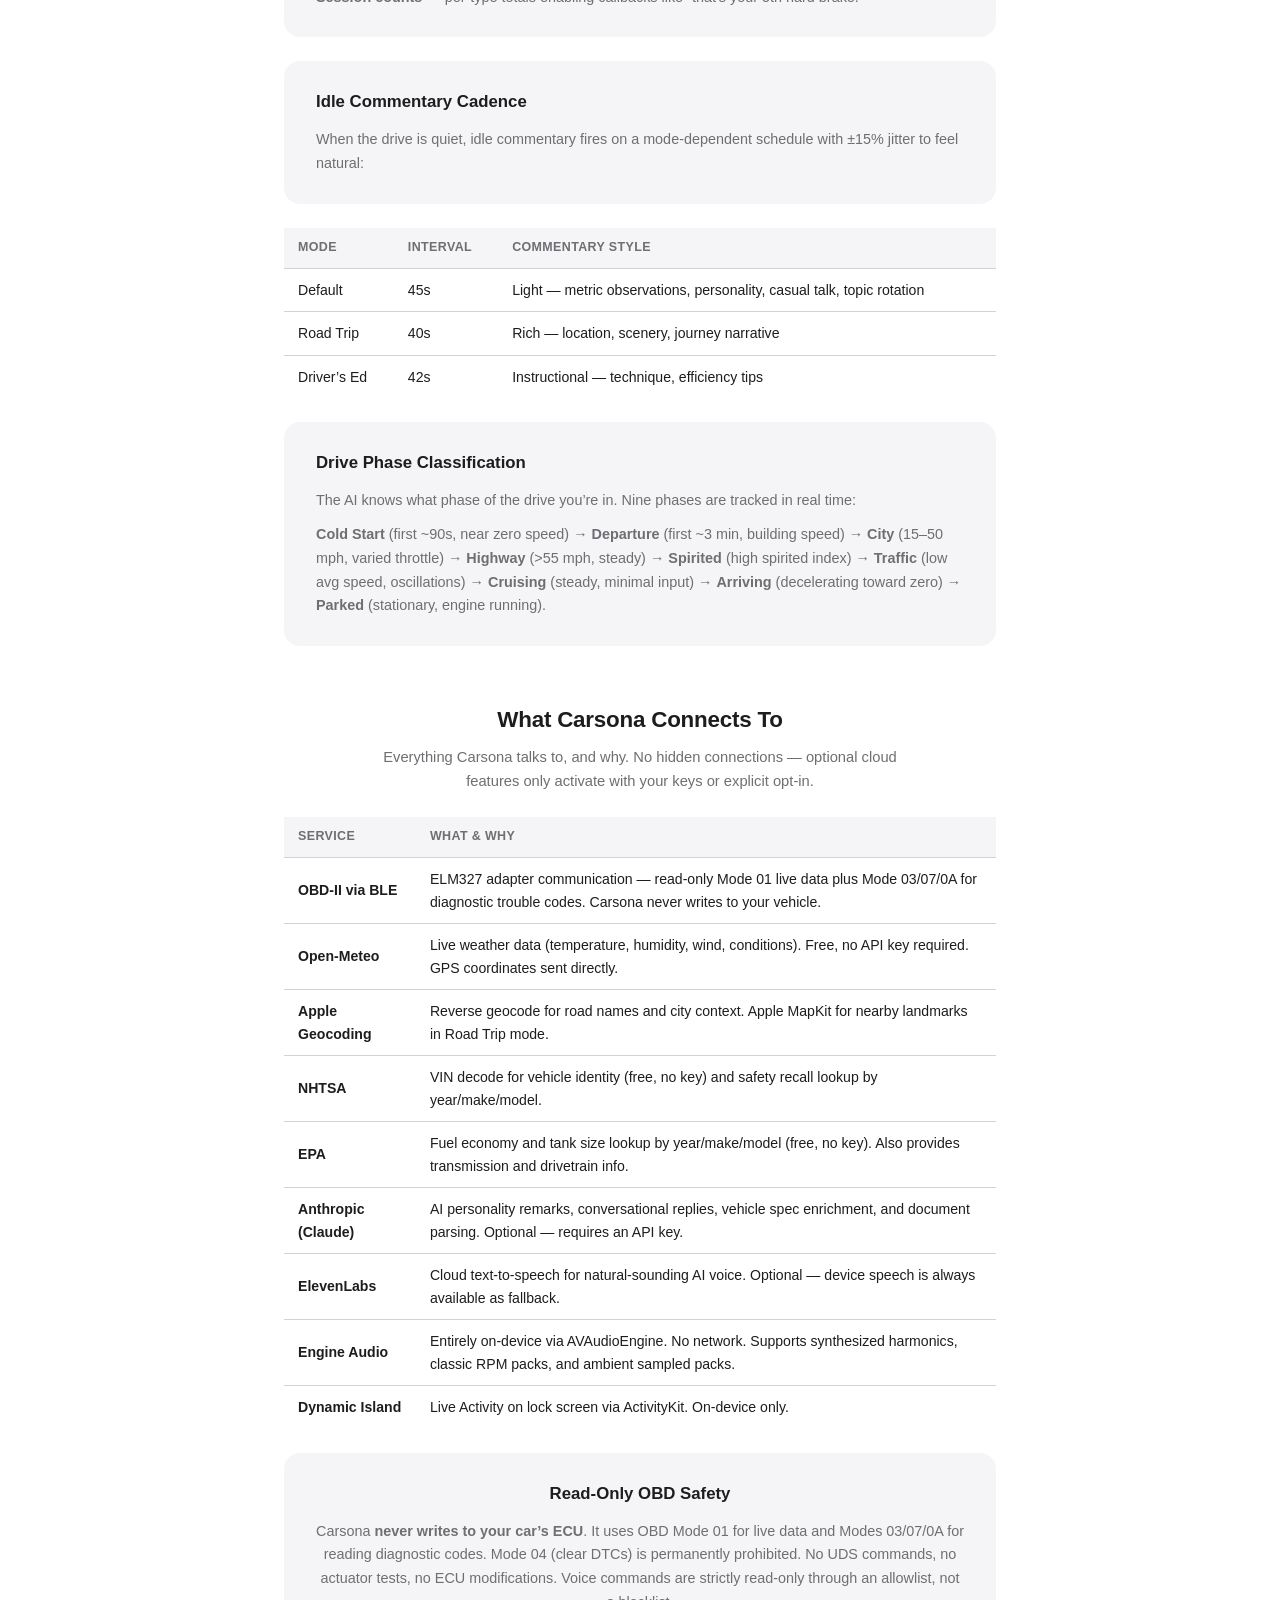
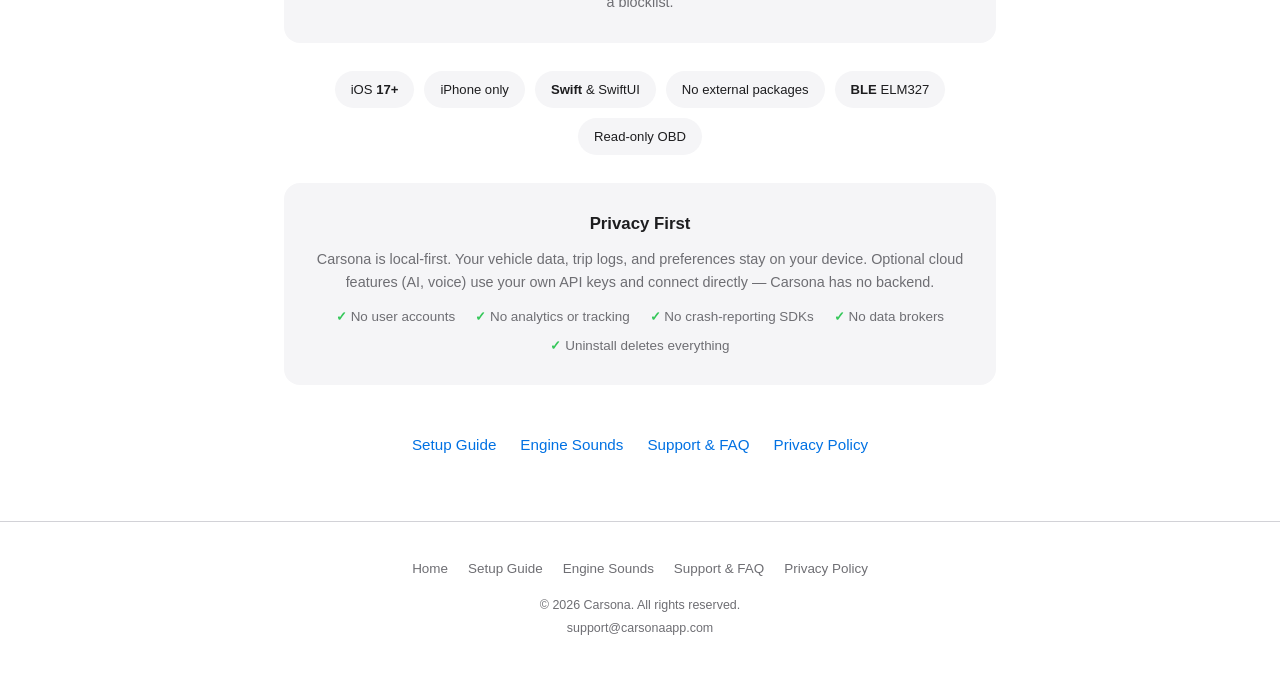
==== commit cfd8543d: "feat: wip" ====
--- a/index.html
+++ b/index.html
@@ -36,12 +36,12 @@
           Connect a Bluetooth Low Energy adapter to your car&rsquo;s OBD-II port
           and get a real-time driving dashboard on your iPhone &mdash; live
           telemetry, G-force visualization, event detection, vehicle
-          diagnostics, and an AI personality that rides along like an attentive
-          passenger.
+          diagnostics, and an AI that thinks it IS your car, speaking in first
+          person about its engine, its gears, and its road.
         </p>
         <p class="design-intent">
-          &ldquo;The AI should feel like a passenger who is paying attention,
-          not a notification system that fires on thresholds.&rdquo;
+          &ldquo;The AI IS the car &mdash; speaking in first person, from its
+          own lived experience of being driven.&rdquo;
         </p>
       </div>
     </section>
@@ -95,8 +95,9 @@
         <div class="feature">
           <div class="feature-title">AI Personality</div>
           <div class="feature-desc">
-            Your car talks. It has opinions. It remembers the drive &mdash; and
-            knows what happened even when it stayed quiet.
+            Your car speaks for itself in first person. It has opinions. It
+            remembers the drive &mdash; and knows what happened even when it
+            stayed quiet.
           </div>
         </div>
         <div class="feature">
@@ -232,7 +233,7 @@
       <!-- ═══════════════ Two Commentary Paths ═══════════════ -->
       <h2 class="section-title">Two Commentary Paths</h2>
       <p class="section-subtitle">
-        The AI doesn&rsquo;t just react to events &mdash; it also speaks up
+        Your car doesn&rsquo;t just react to events &mdash; it also speaks up
         during quiet stretches when it has something interesting to say.
       </p>
 
@@ -250,10 +251,10 @@
         <div class="path-card">
           <h4>Idle Commentary Path</h4>
           <p>
-            After a configurable quiet period with no remark spoken, the AI
-            draws from full metric state, weather, location, and vehicle context
-            to find something interesting to say unprompted &mdash; scenery,
-            weather changes, driving stats, or just personality.
+            After a configurable quiet period with no remark spoken, the car
+            draws from what it senses &mdash; its metrics, the weather, its
+            location, and its own state &mdash; to find something interesting to
+            say unprompted.
           </p>
         </div>
       </div>
@@ -261,7 +262,7 @@
       <div class="prose">
         <p>
           Both paths share the same prompt pipeline and speech output, so the
-          AI&rsquo;s voice and personality remain consistent whether it&rsquo;s
+          car&rsquo;s voice and personality remain consistent whether it&rsquo;s
           reacting to a redline pull or musing about the sunset during a highway
           cruise.
         </p>
@@ -278,21 +279,22 @@
       <ol class="prompt-order">
         <li>
           <span>
-            <strong>Character opening</strong> &mdash; the personality
-            description you chose (or a generic vehicle-assistant fallback).
-          </span>
-        </li>
-        <li>
-          <span>
-            <strong>Voice baseline</strong> &mdash; core attentive-passenger
-            persona, humor guidelines, and the rule that humor drops when a real
-            safety warning matters.
+            <strong>Character opening</strong> &mdash; the first-person
+            personality description you chose (or a generic fallback).
+          </span>
+        </li>
+        <li>
+          <span>
+            <strong>Voice baseline</strong> &mdash; core first-person vehicle
+            identity, humor guidelines, and the rule that humor drops when a
+            real safety warning matters.
           </span>
         </li>
         <li>
           <span>
             <strong>Profile traits</strong> &mdash; the personality traits you
-            configured, framed as &ldquo;Your character adds:&rdquo;
+            configured, framed as &ldquo;Your character adds:&rdquo; on top of
+            the first-person baseline.
           </span>
         </li>
         <li>
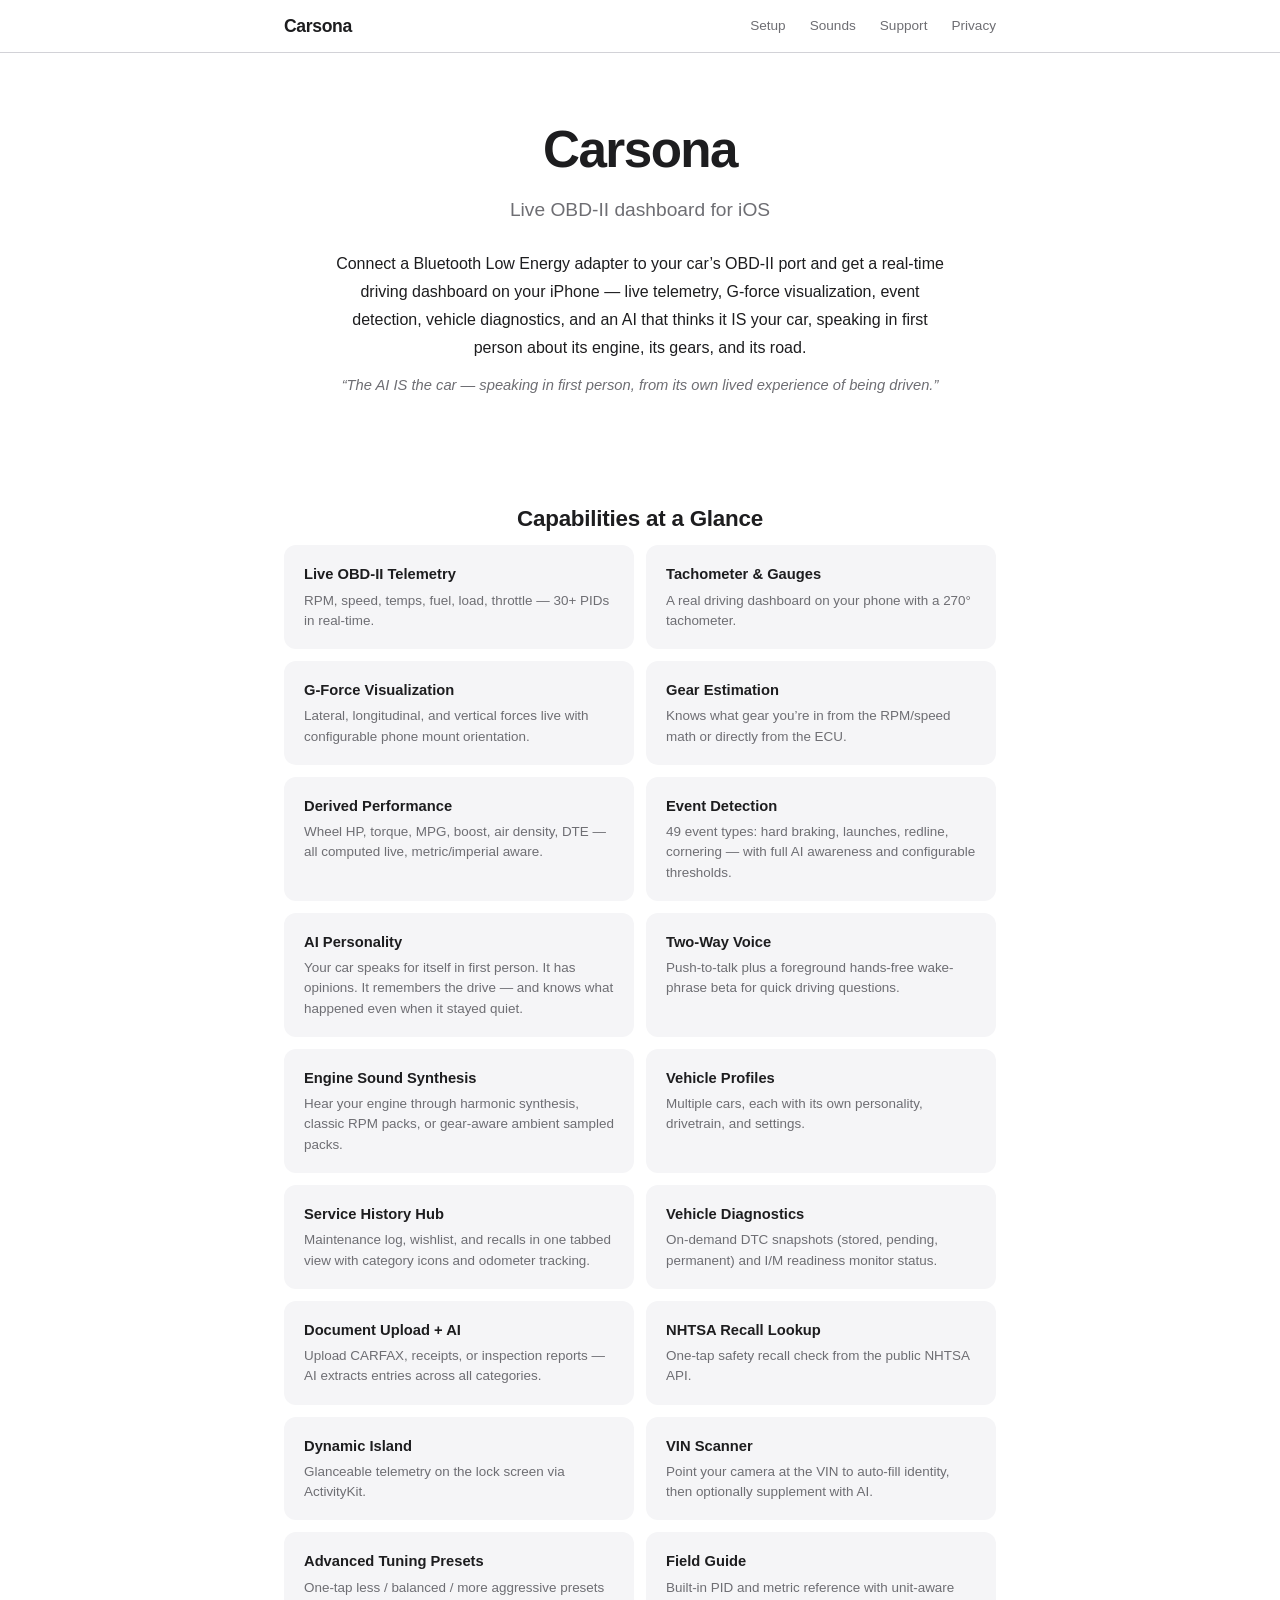
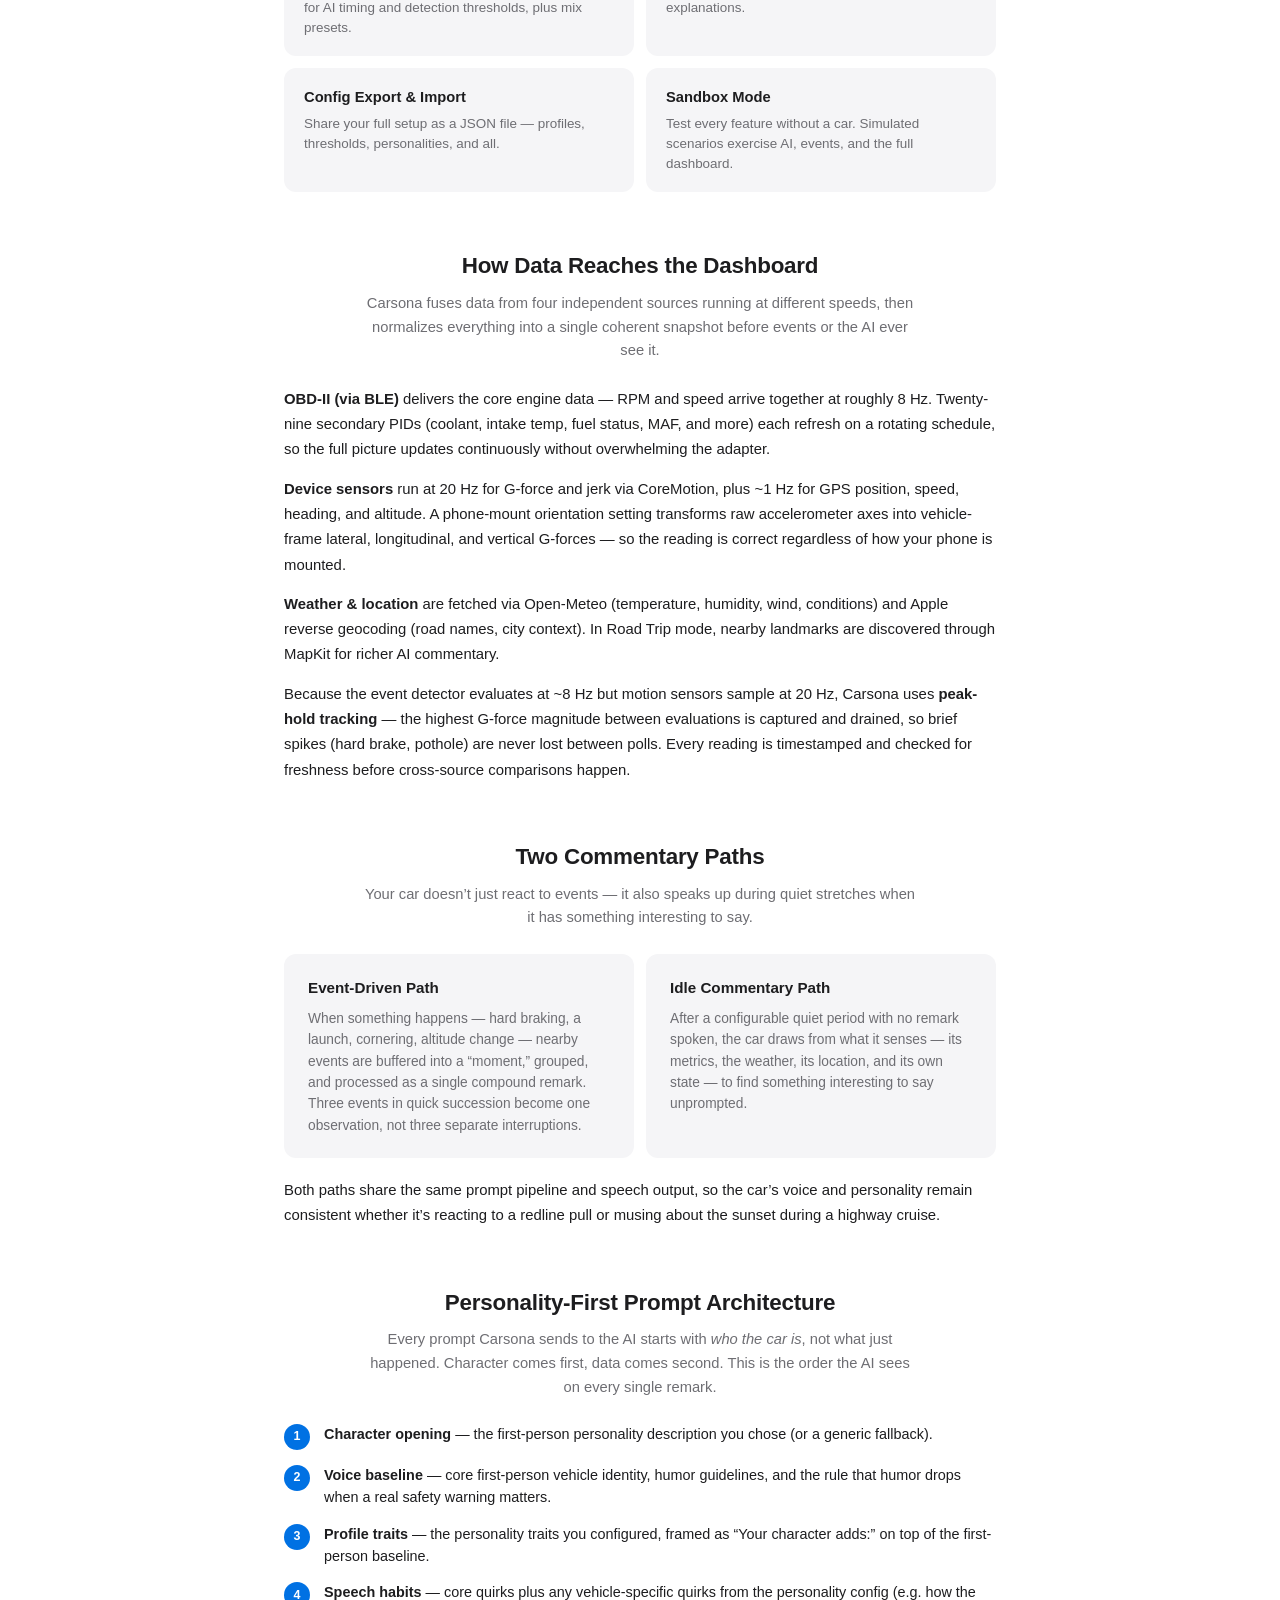
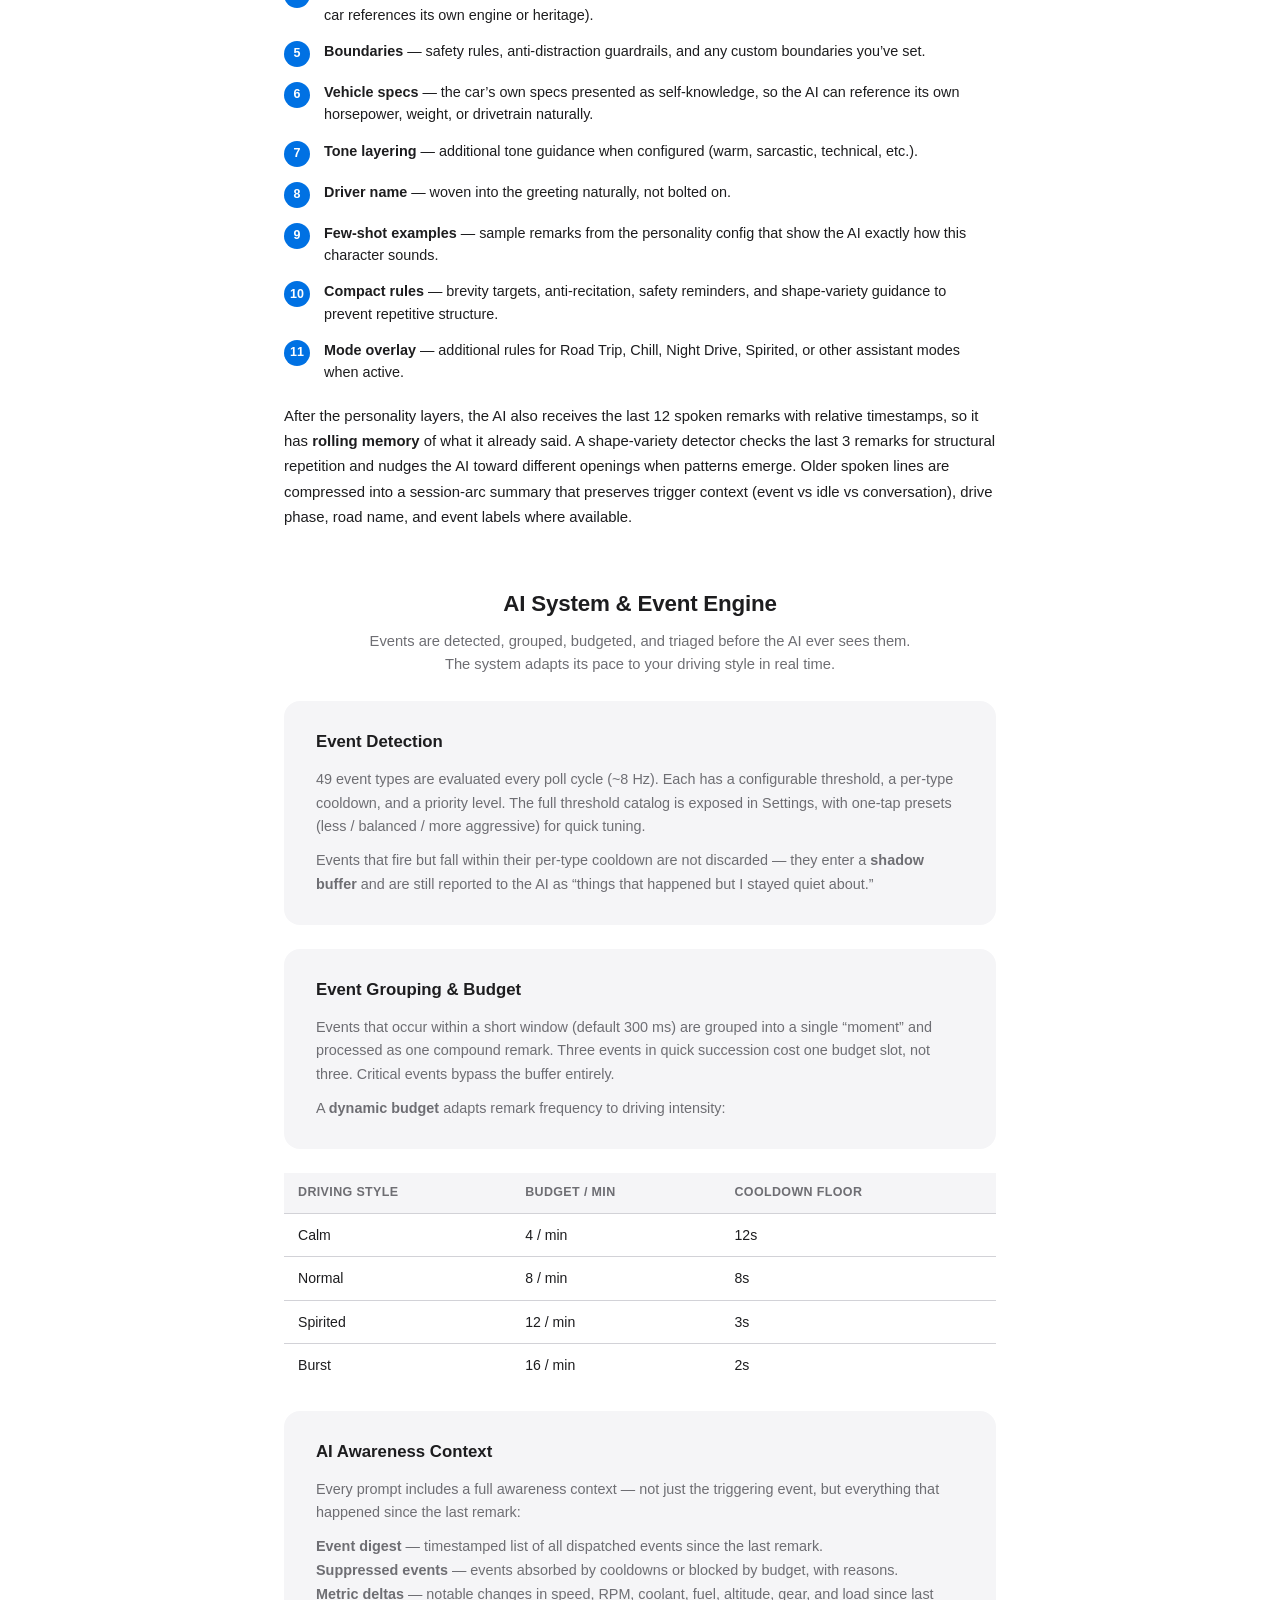
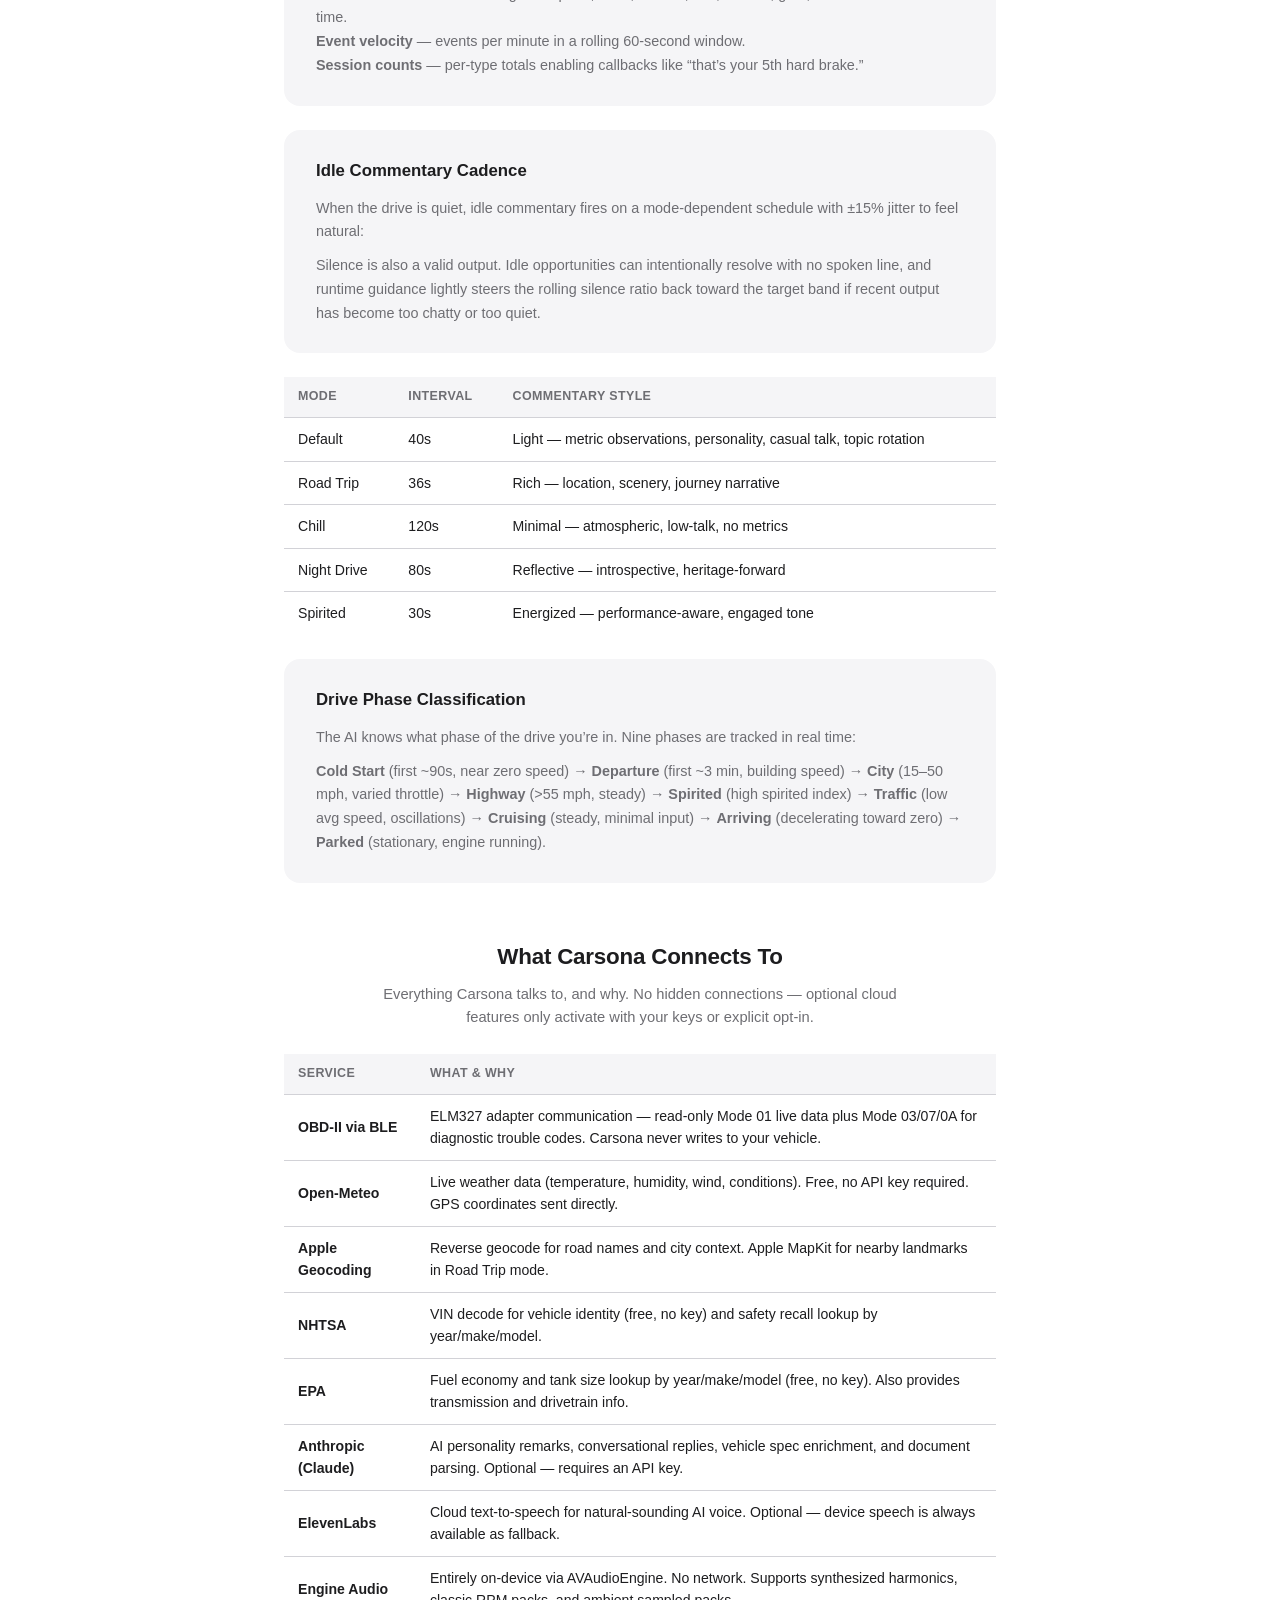
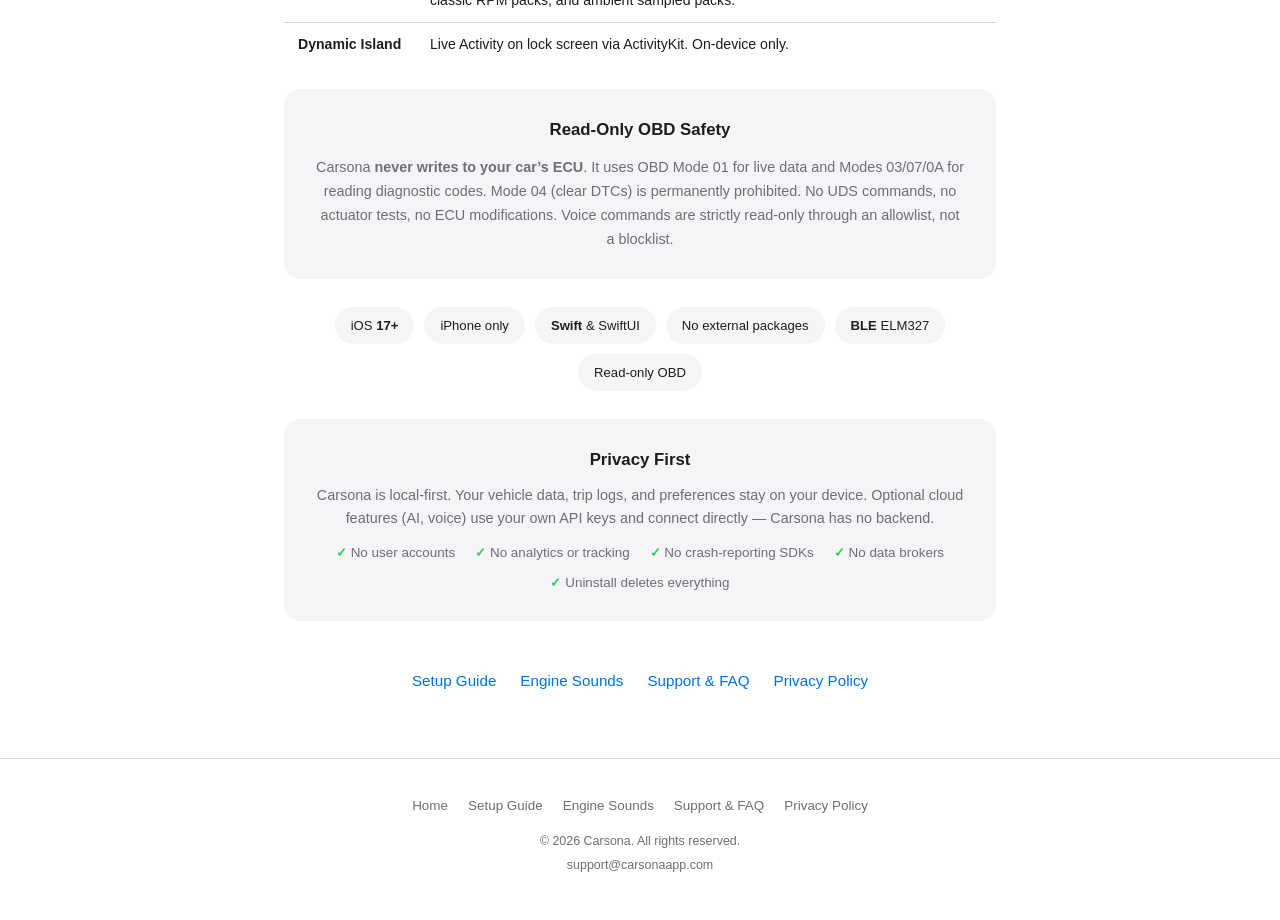
==== commit 1faaf808: "fix: update docs" ====
--- a/index.html
+++ b/index.html
@@ -88,7 +88,7 @@
         <div class="feature">
           <div class="feature-title">Event Detection</div>
           <div class="feature-desc">
-            39 event types: hard braking, launches, redline, cornering &mdash;
+            49 event types: hard braking, launches, redline, cornering &mdash;
             with full AI awareness and configurable thresholds.
           </div>
         </div>
@@ -346,19 +346,22 @@
         <li>
           <span>
             <strong>Mode overlay</strong> &mdash; additional rules for Road
-            Trip, Driver&rsquo;s Ed, or other assistant modes when active.
+            Trip, Chill, Night Drive, Spirited, or other assistant modes when
+            active.
           </span>
         </li>
       </ol>
 
       <div class="prose">
         <p>
-          After the personality layers, the AI also receives the last 8 spoken
+          After the personality layers, the AI also receives the last 12 spoken
           remarks with relative timestamps, so it has
           <strong>rolling memory</strong> of what it already said. A
           shape-variety detector checks the last 3 remarks for structural
           repetition and nudges the AI toward different openings when patterns
-          emerge.
+          emerge. Older spoken lines are compressed into a session-arc summary
+          that preserves trigger context (event vs idle vs conversation), drive
+          phase, road name, and event labels where available.
         </p>
       </div>
 
@@ -373,10 +376,10 @@
       <div class="highlight-card">
         <h3>Event Detection</h3>
         <p>
-          39 event types are evaluated every poll cycle (~8&nbsp;Hz). Each has a
-          configurable threshold, a per-type cooldown, and a priority level. 59
-          tunable properties are exposed in Settings, with one-tap presets (less
-          / balanced / more aggressive) for quick tuning.
+          49 event types are evaluated every poll cycle (~8&nbsp;Hz). Each has a
+          configurable threshold, a per-type cooldown, and a priority level. The
+          full threshold catalog is exposed in Settings, with one-tap presets
+          (less / balanced / more aggressive) for quick tuning.
         </p>
         <p>
           Events that fire but fall within their per-type cooldown are not
@@ -458,6 +461,12 @@
           When the drive is quiet, idle commentary fires on a mode-dependent
           schedule with &plusmn;15% jitter to feel natural:
         </p>
+        <p>
+          Silence is also a valid output. Idle opportunities can intentionally
+          resolve with no spoken line, and runtime guidance lightly steers the
+          rolling silence ratio back toward the target band if recent output has
+          become too chatty or too quiet.
+        </p>
       </div>
 
       <table class="data-table">
@@ -471,7 +480,7 @@
         <tbody>
           <tr>
             <td>Default</td>
-            <td>45s</td>
+            <td>40s</td>
             <td>
               Light &mdash; metric observations, personality, casual talk, topic
               rotation
@@ -479,13 +488,23 @@
           </tr>
           <tr>
             <td>Road Trip</td>
-            <td>40s</td>
+            <td>36s</td>
             <td>Rich &mdash; location, scenery, journey narrative</td>
           </tr>
           <tr>
-            <td>Driver&rsquo;s Ed</td>
-            <td>42s</td>
-            <td>Instructional &mdash; technique, efficiency tips</td>
+            <td>Chill</td>
+            <td>120s</td>
+            <td>Minimal &mdash; atmospheric, low-talk, no metrics</td>
+          </tr>
+          <tr>
+            <td>Night Drive</td>
+            <td>80s</td>
+            <td>Reflective &mdash; introspective, heritage-forward</td>
+          </tr>
+          <tr>
+            <td>Spirited</td>
+            <td>30s</td>
+            <td>Energized &mdash; performance-aware, engaged tone</td>
           </tr>
         </tbody>
       </table>
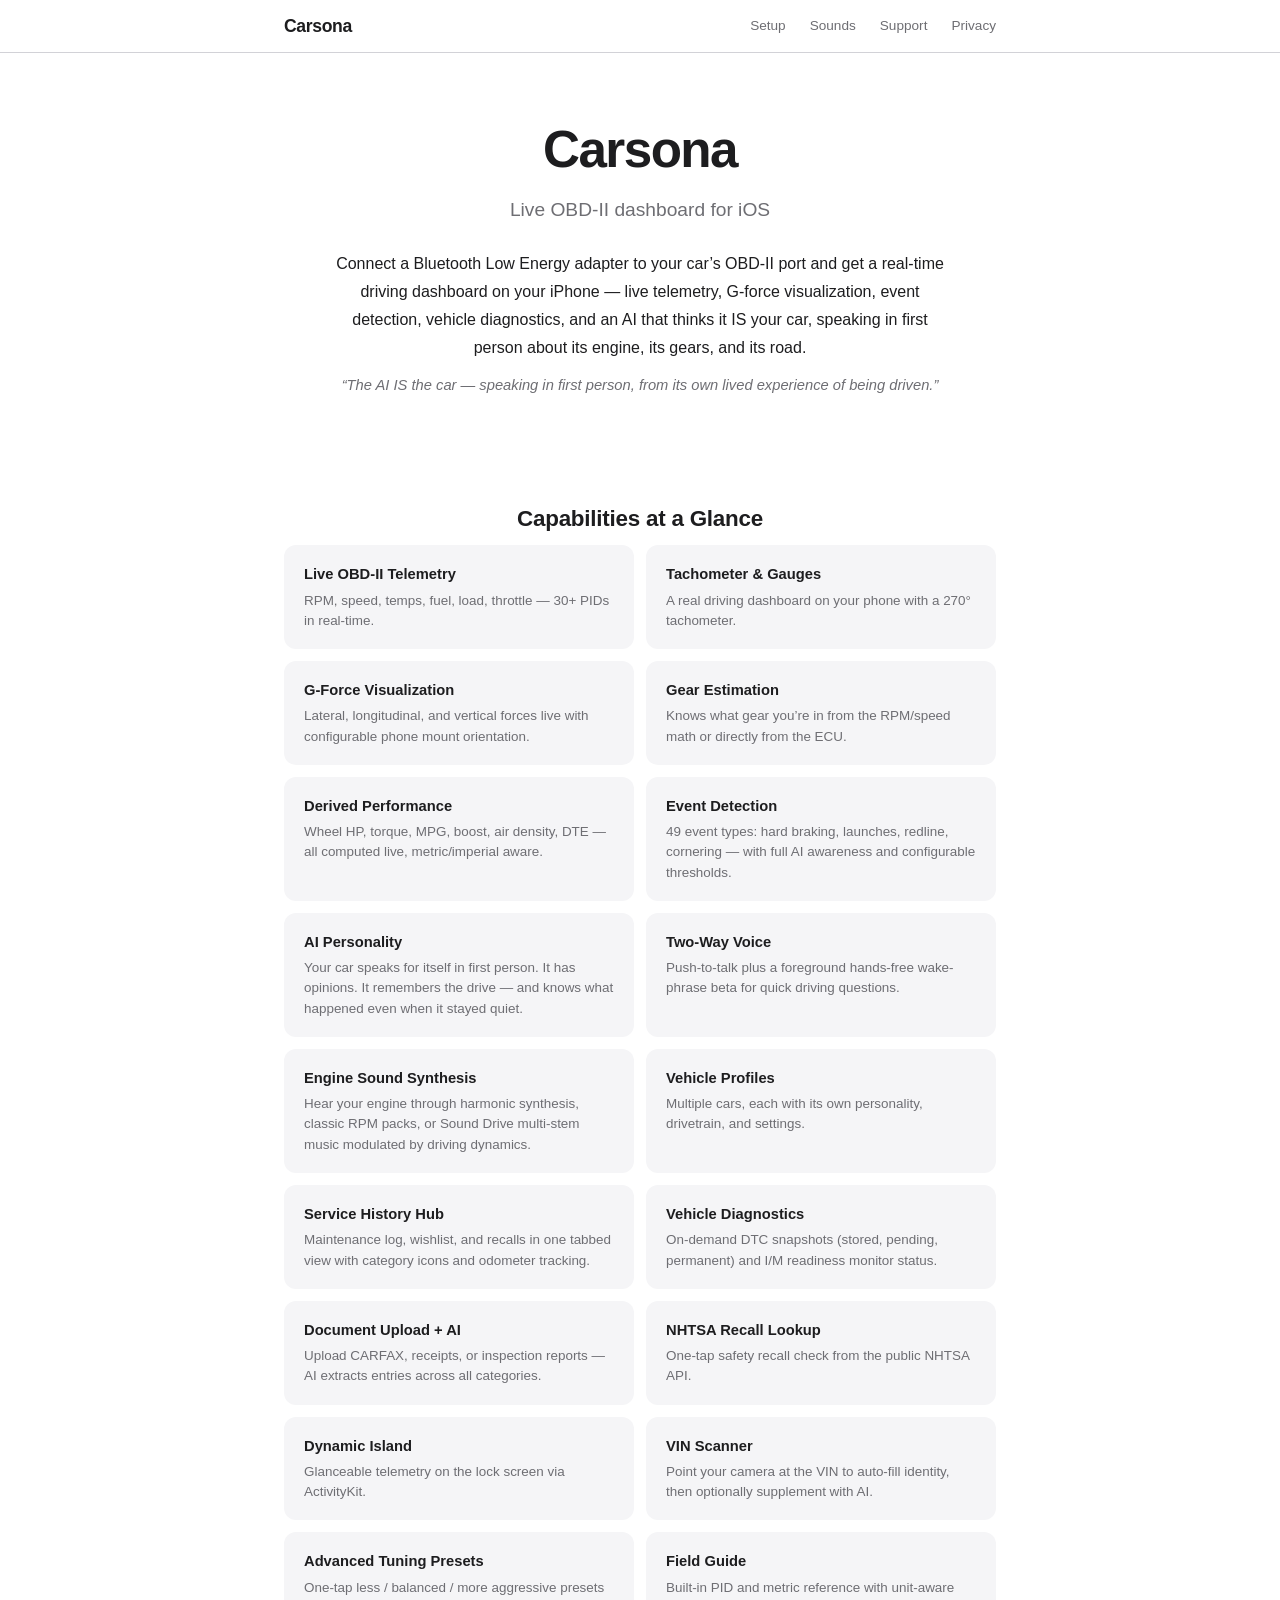
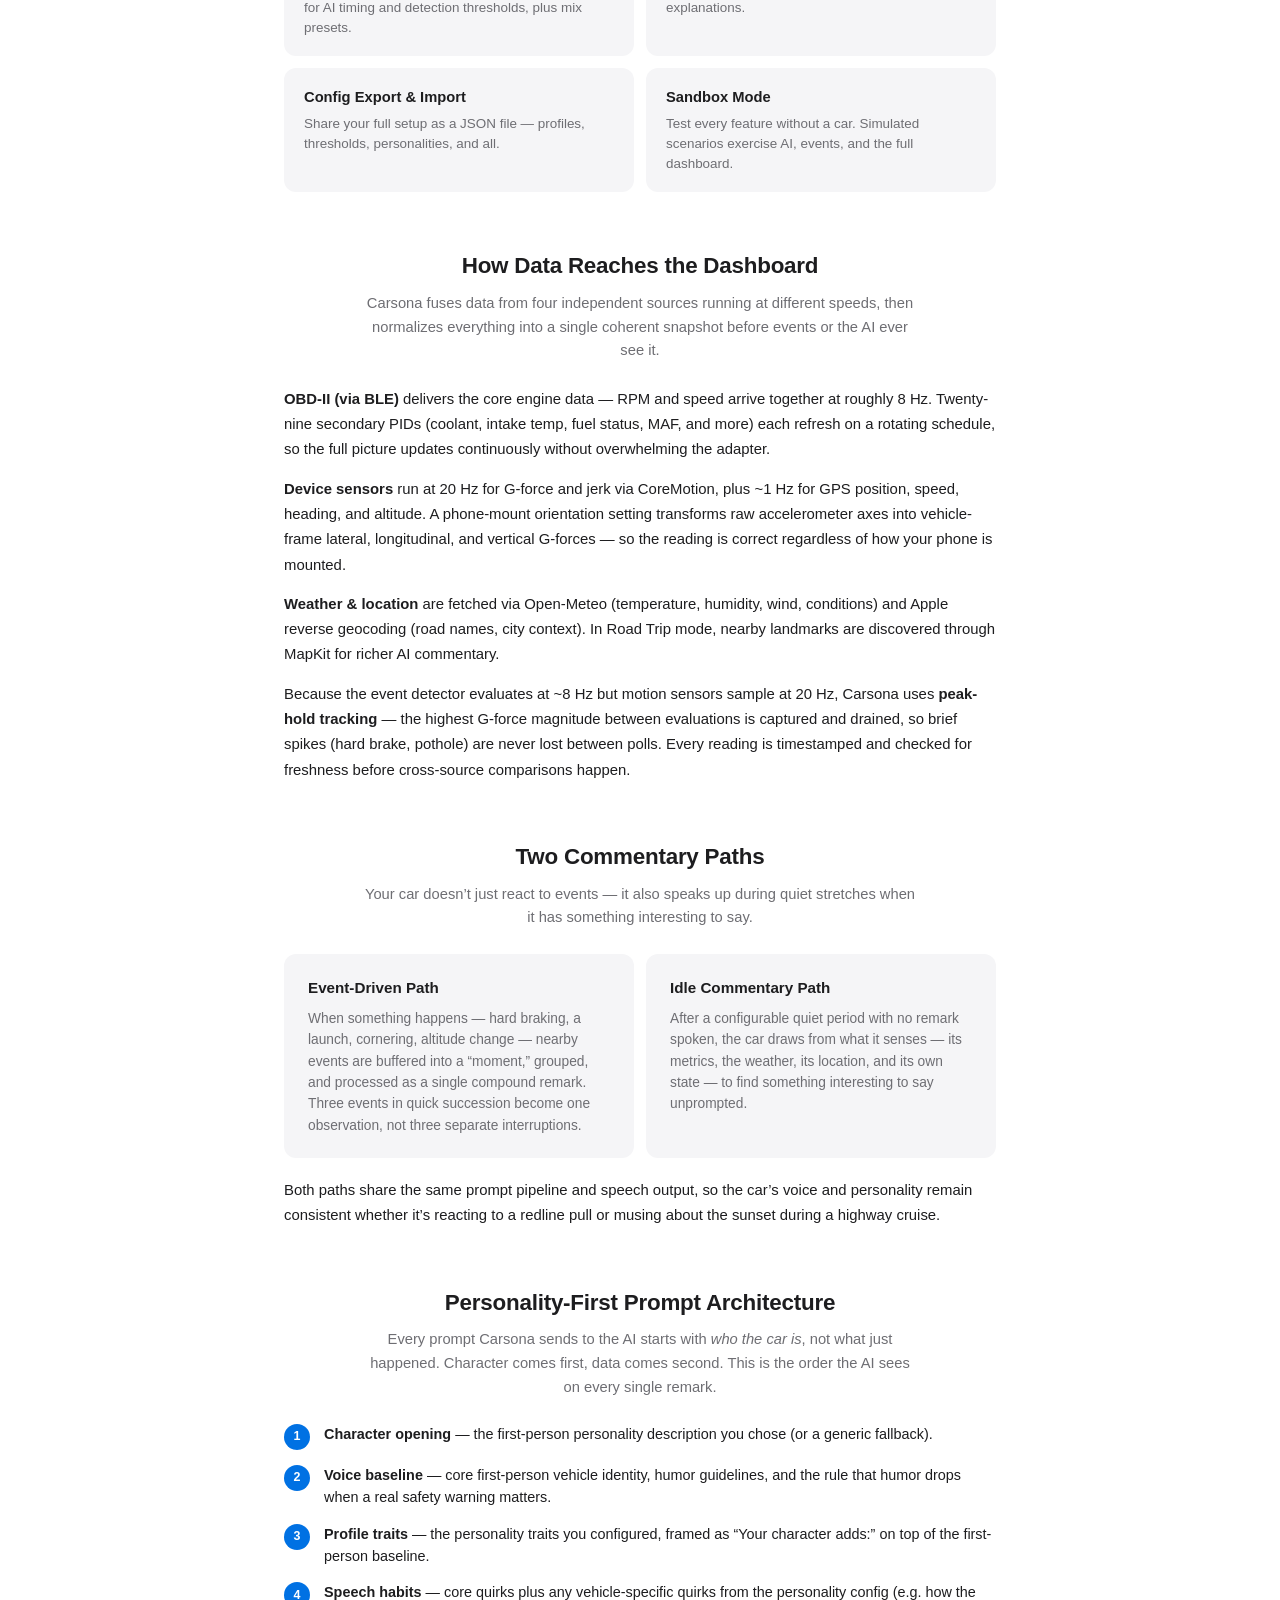
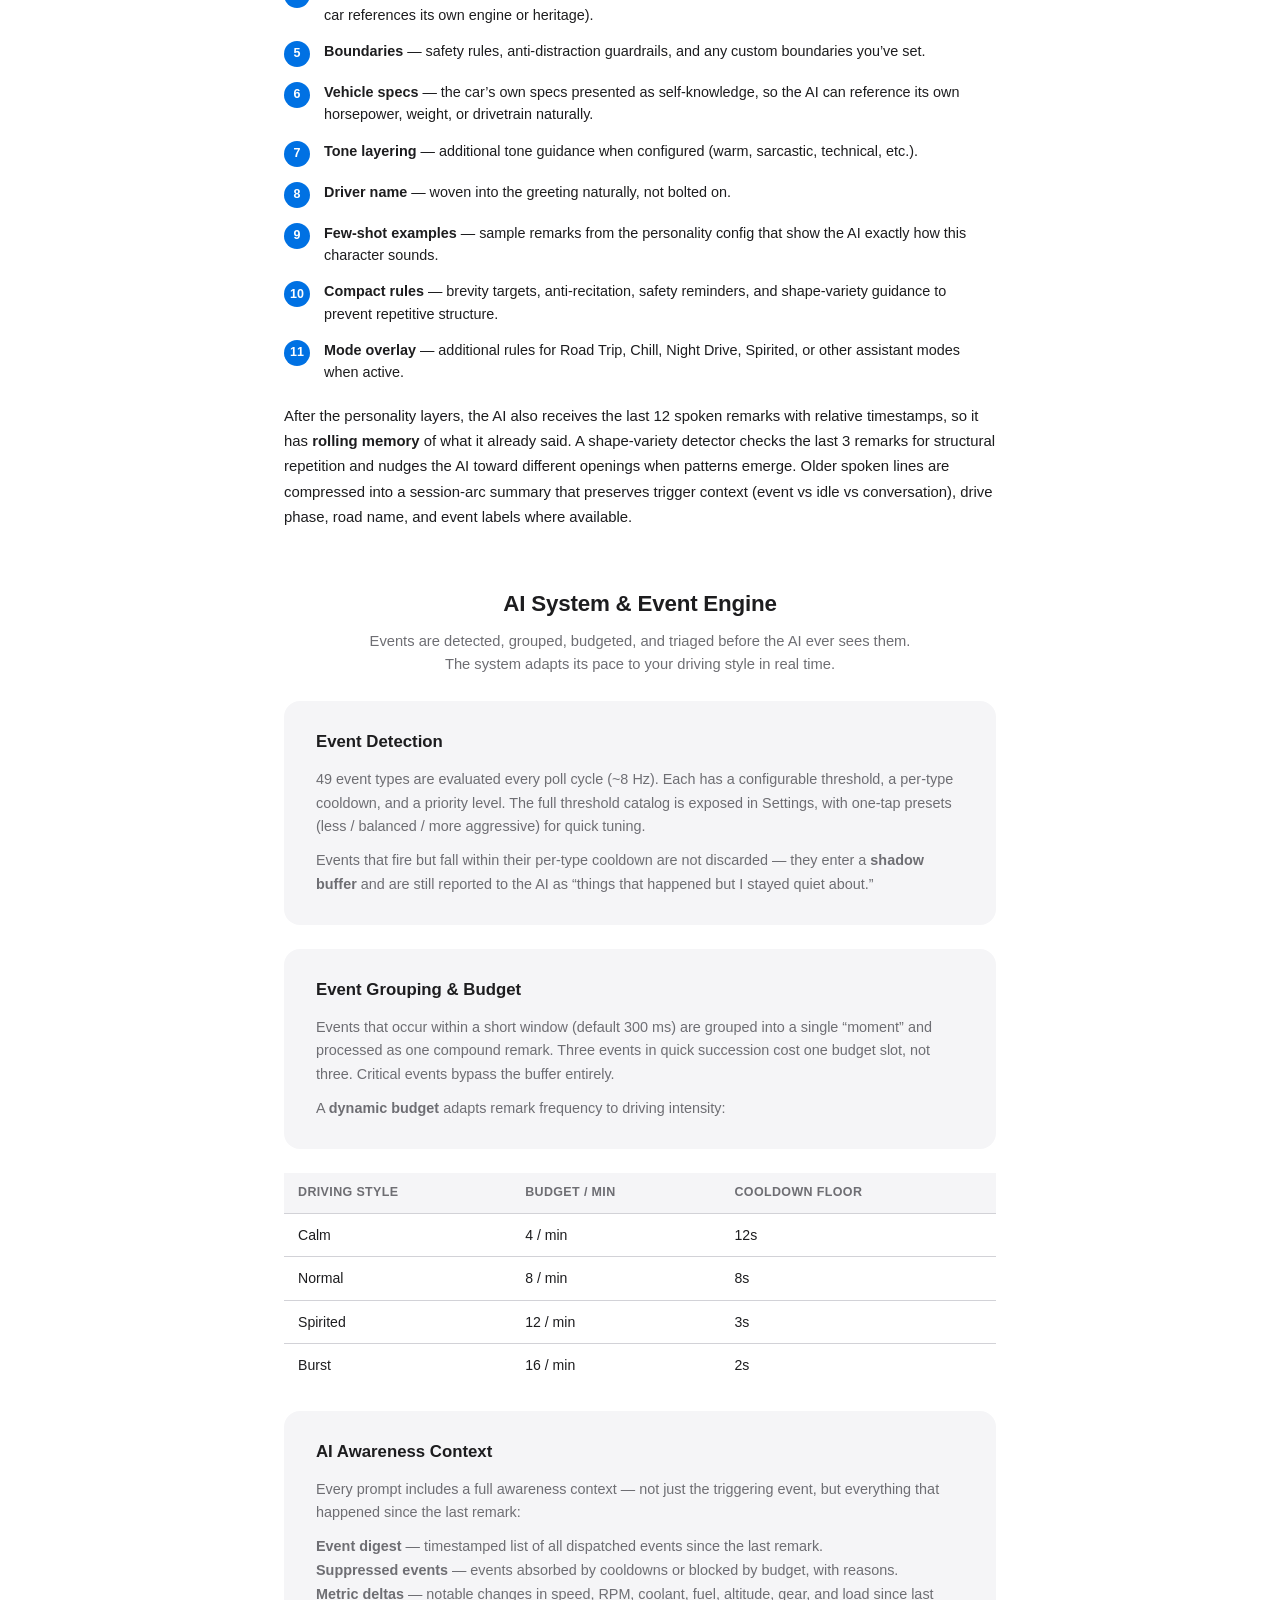
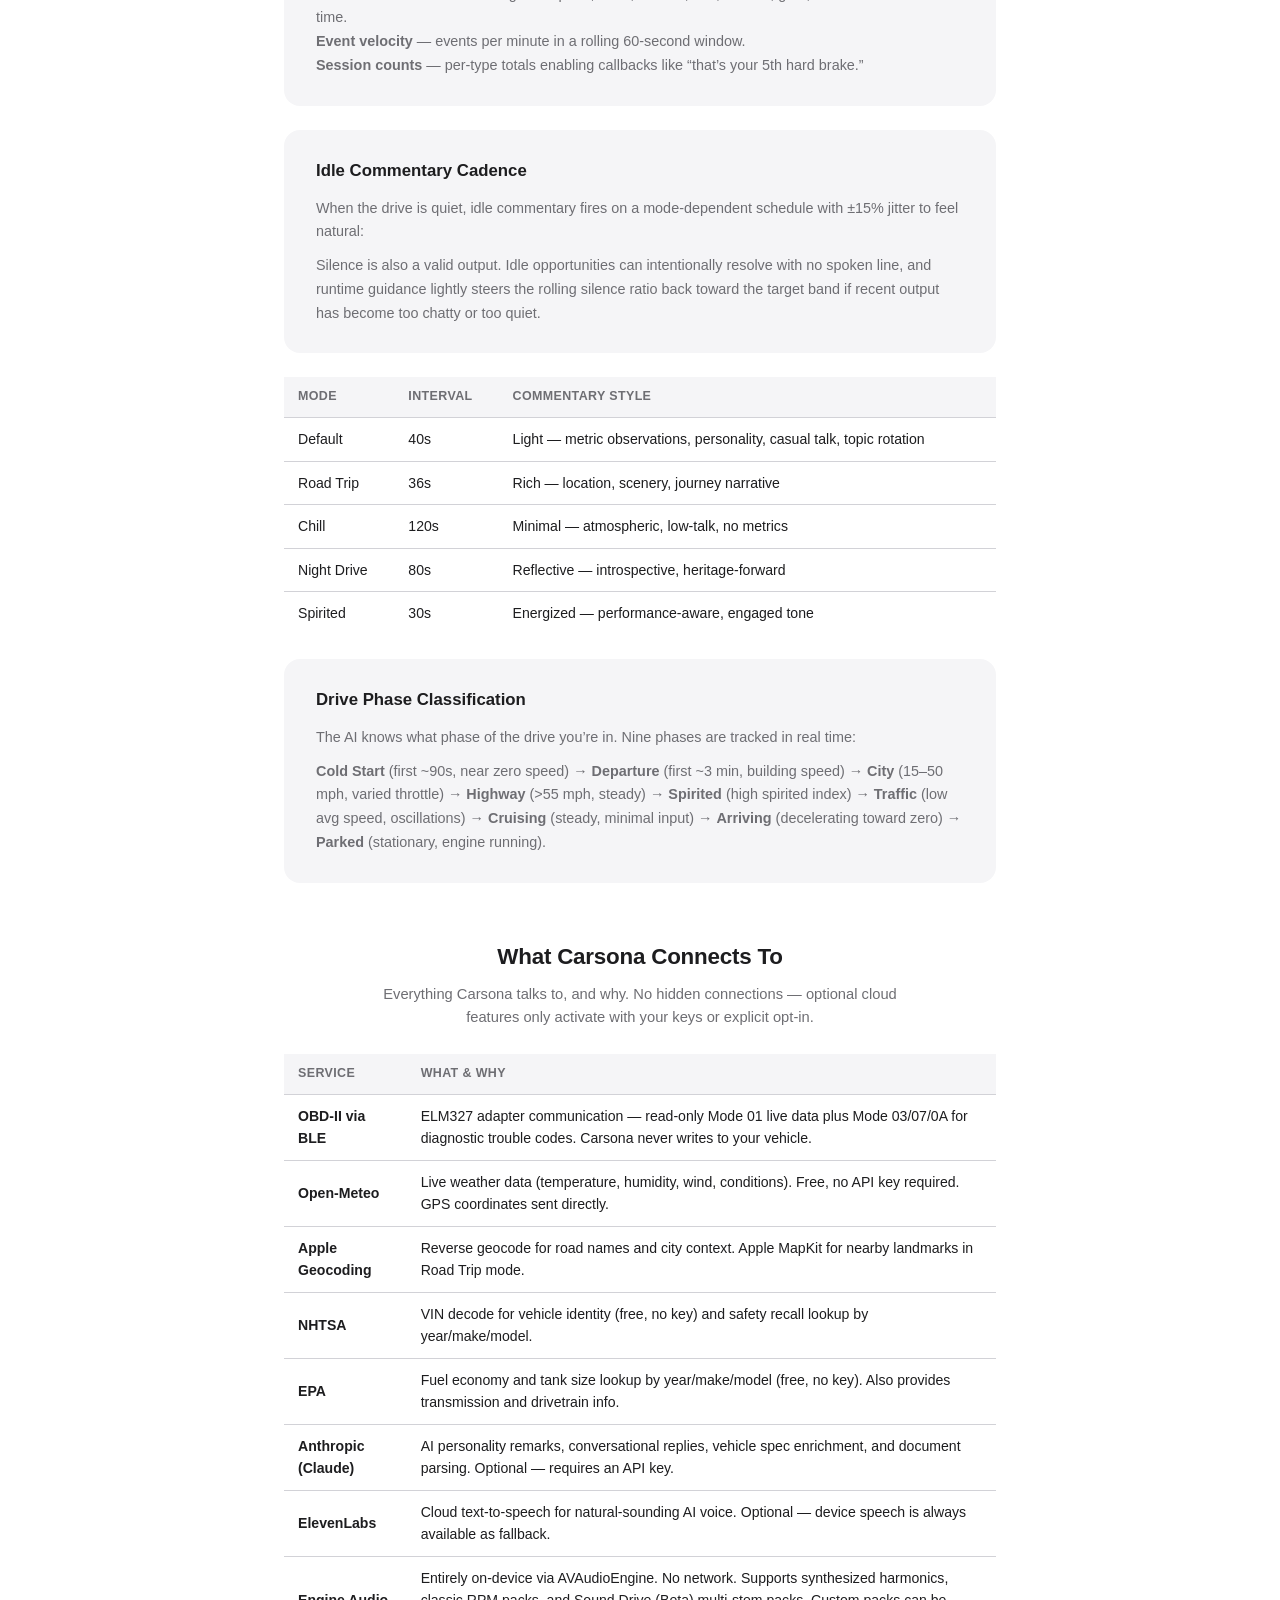
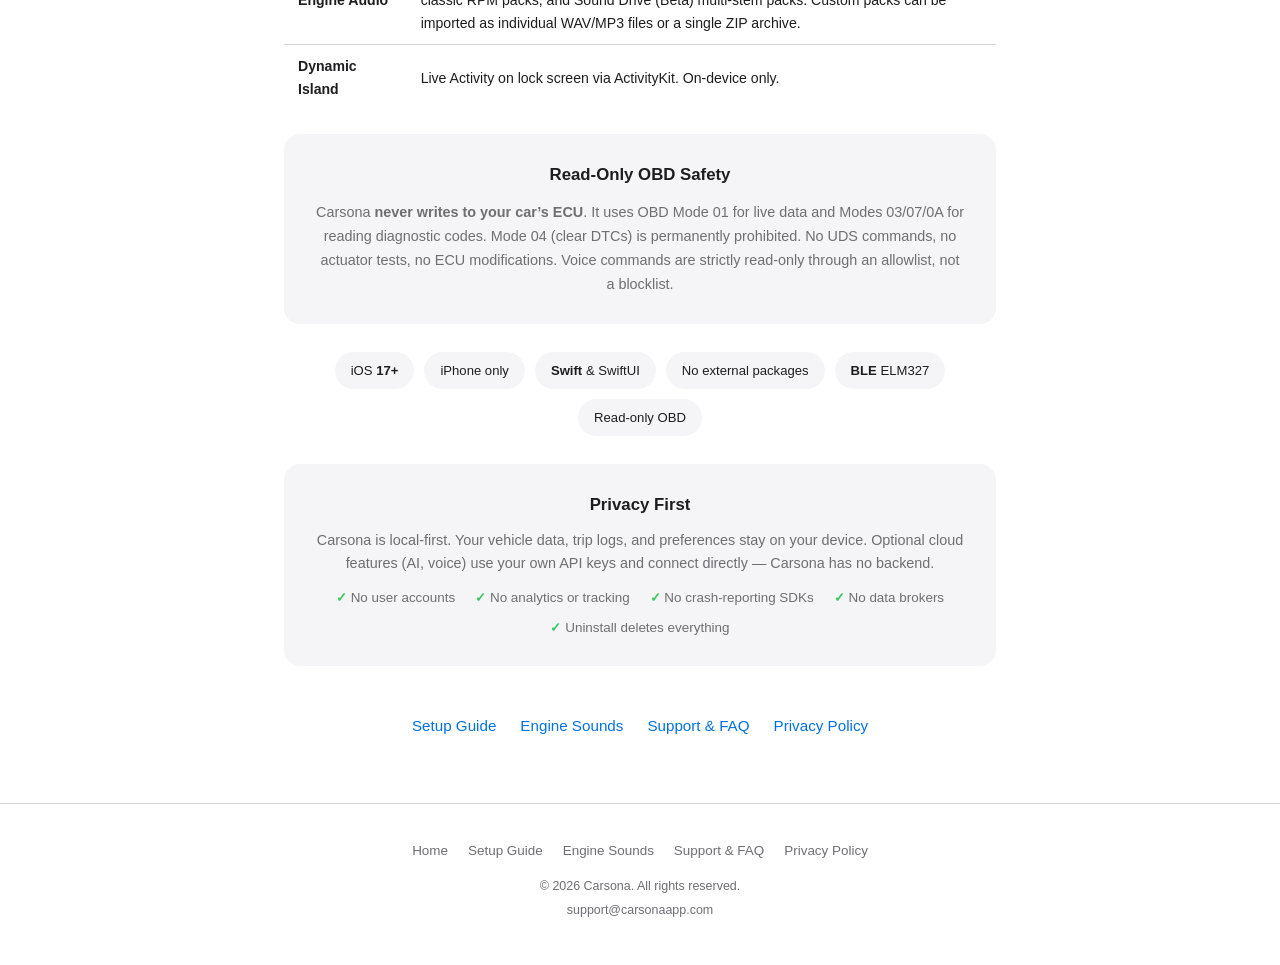
==== commit 852d9657: "Replace ambient gear-aware packs with Sound Drive (Beta) across site - index.html: update Engine Sou" ====
--- a/index.html
+++ b/index.html
@@ -111,7 +111,7 @@
           <div class="feature-title">Engine Sound Synthesis</div>
           <div class="feature-desc">
             Hear your engine through harmonic synthesis, classic RPM packs, or
-            gear-aware ambient sampled packs.
+            Sound Drive multi-stem music modulated by driving dynamics.
           </div>
         </div>
         <div class="feature">
@@ -598,8 +598,9 @@
             <td><strong>Engine Audio</strong></td>
             <td>
               Entirely on-device via AVAudioEngine. No network. Supports
-              synthesized harmonics, classic RPM packs, and ambient sampled
-              packs.
+              synthesized harmonics, classic RPM packs, and Sound Drive
+              (Beta) multi-stem packs. Custom packs can be imported as
+              individual WAV/MP3 files or a single ZIP archive.
             </td>
           </tr>
           <tr>
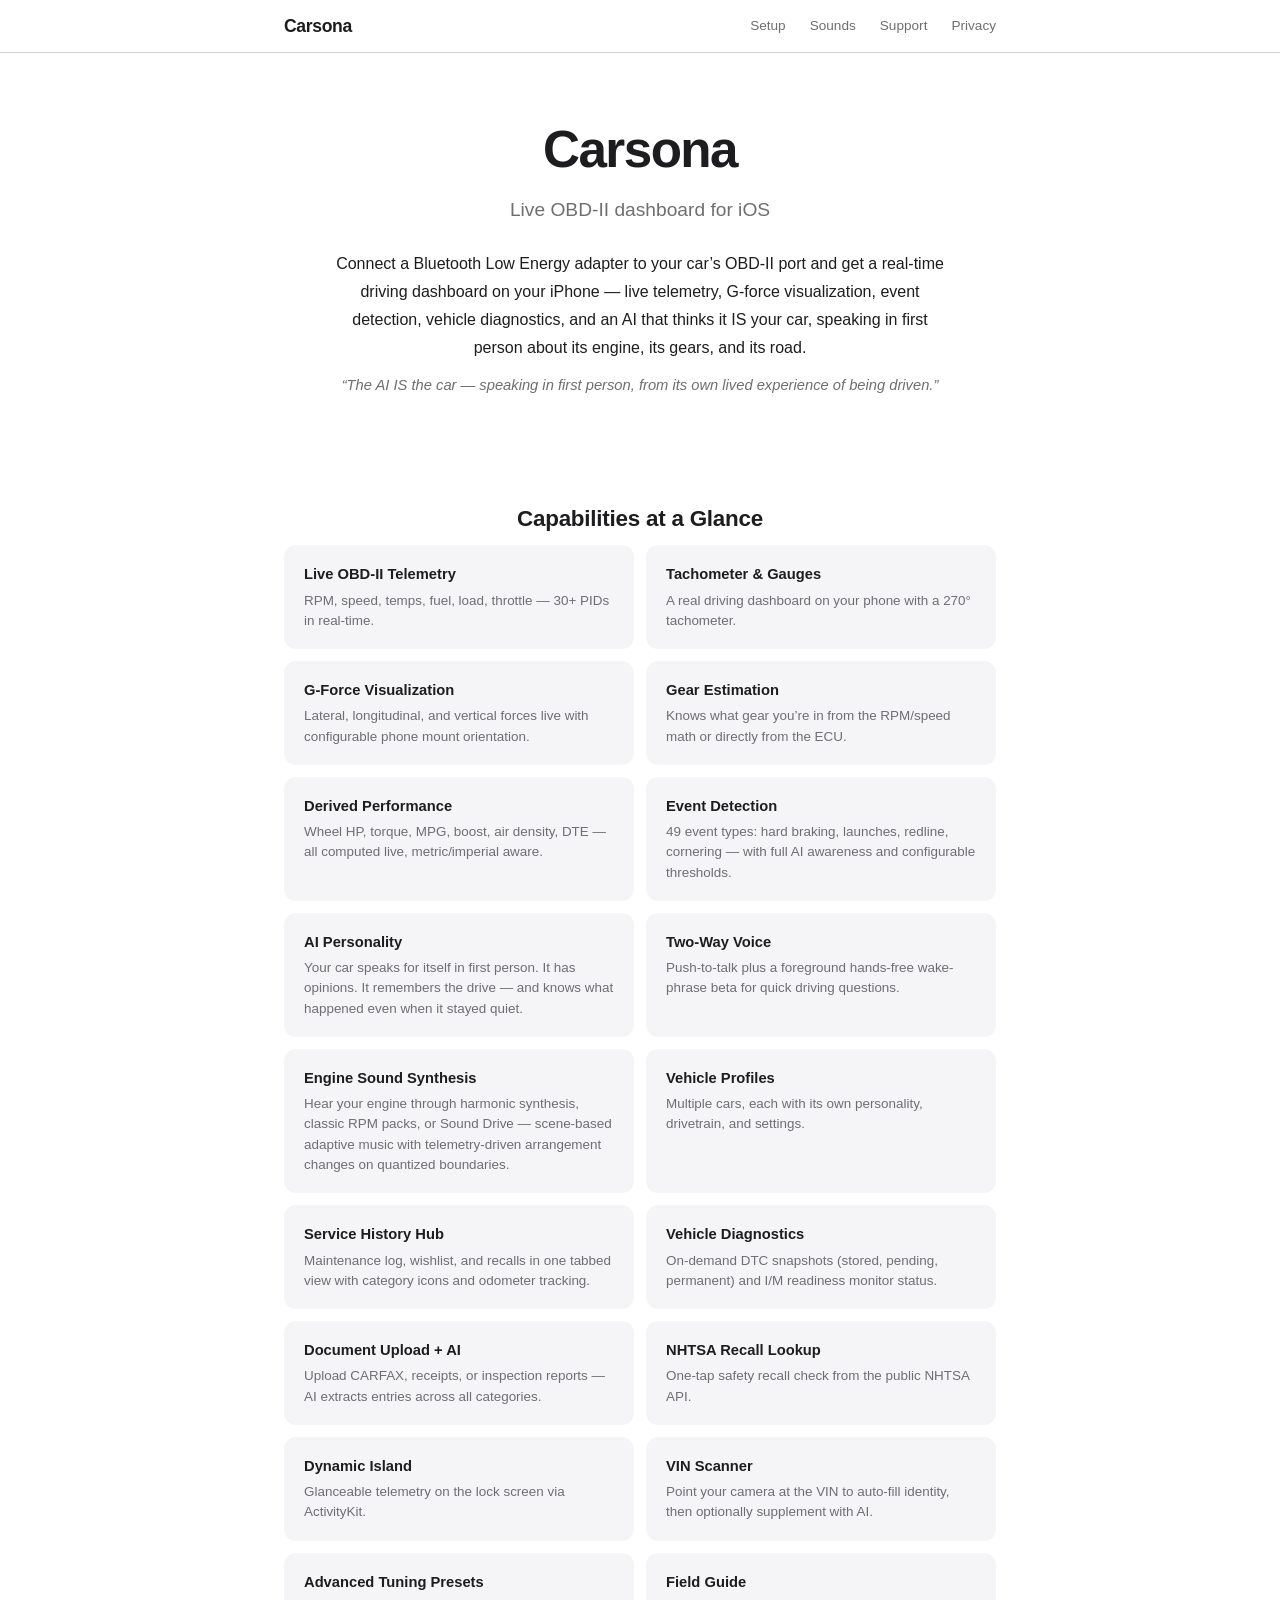
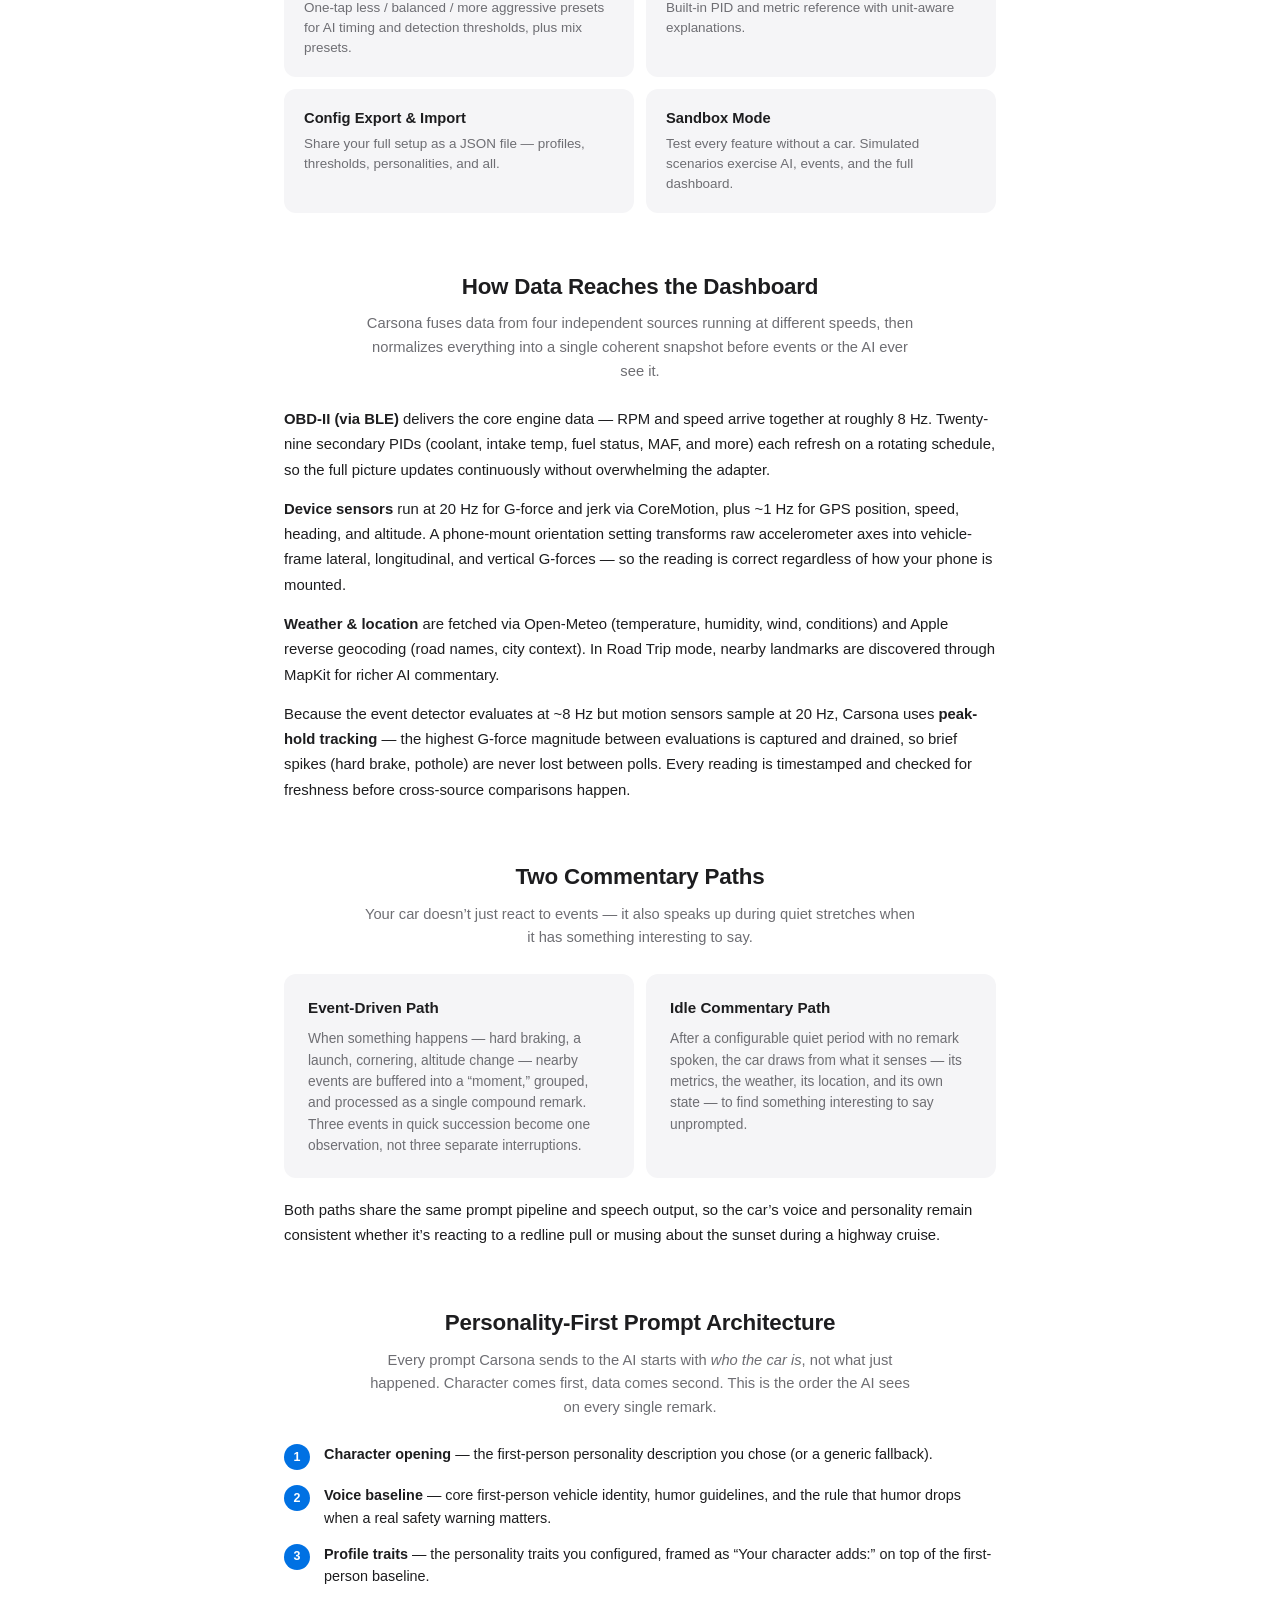
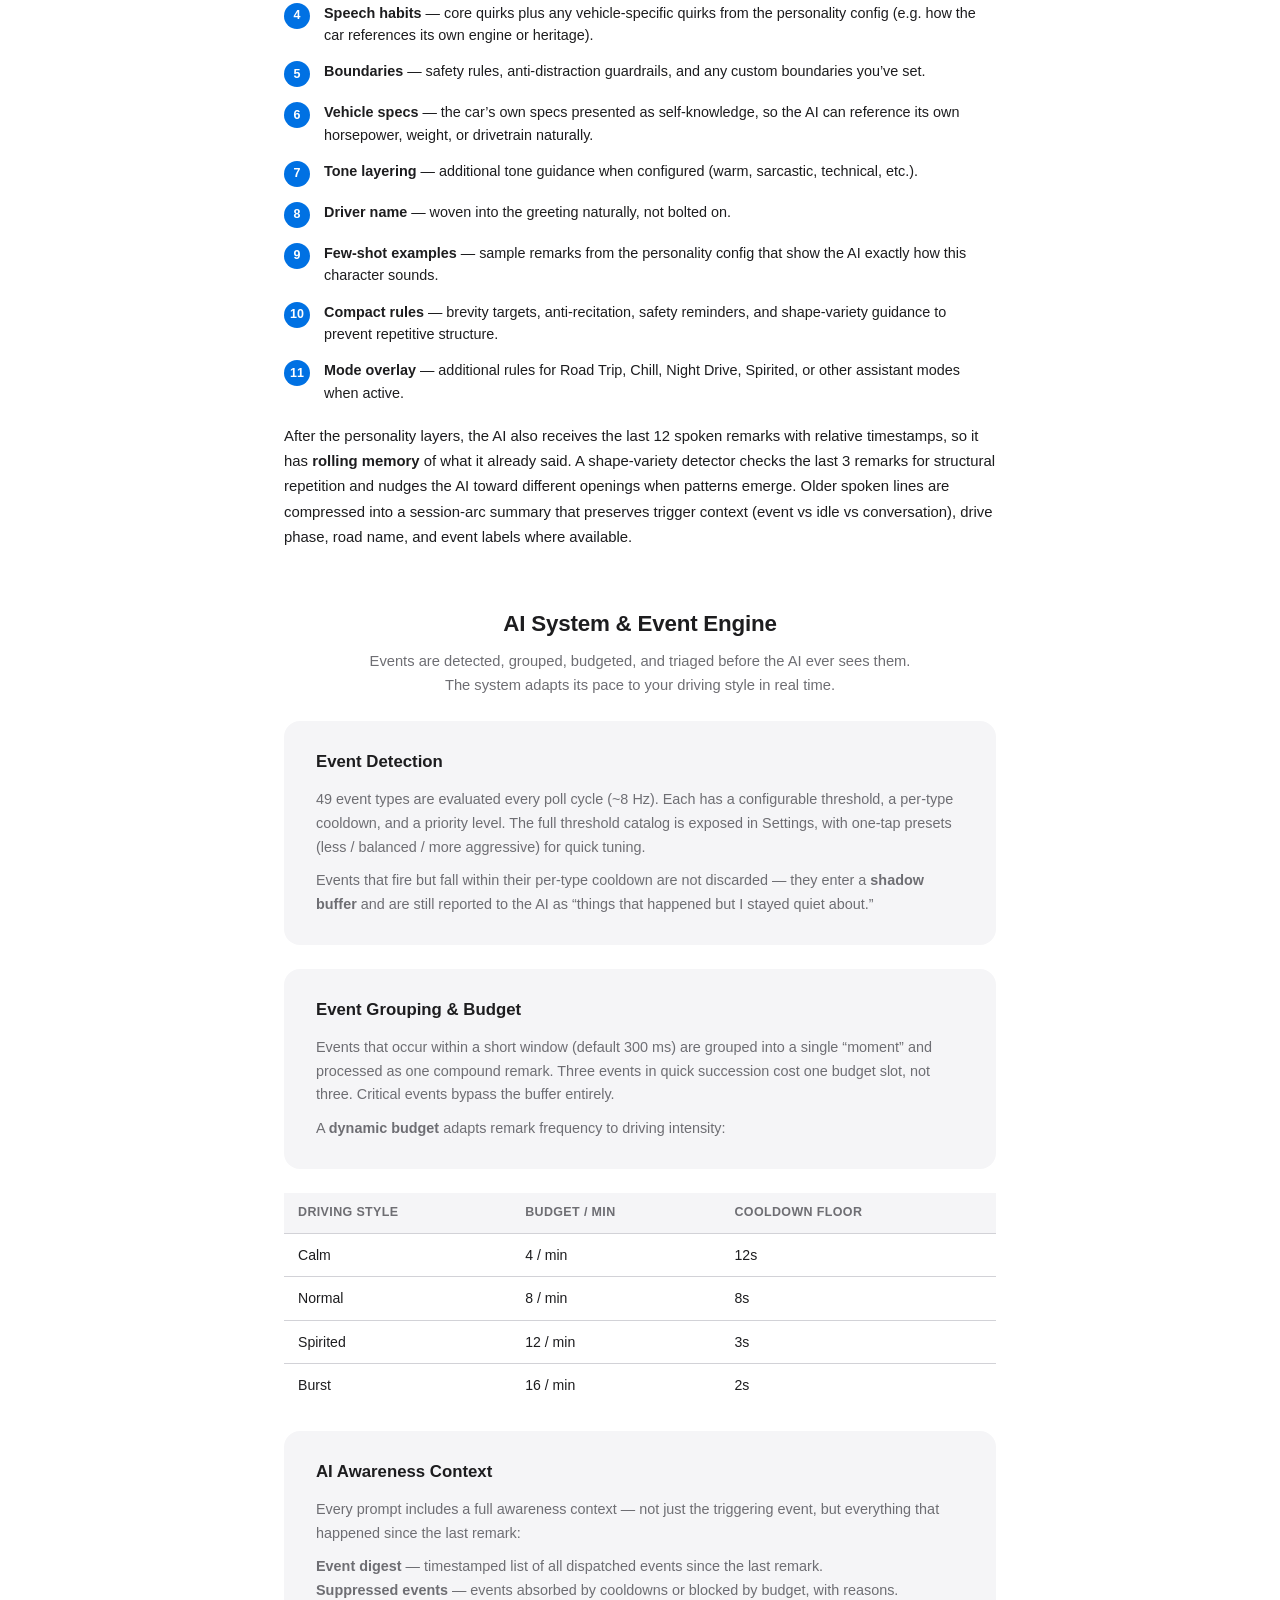
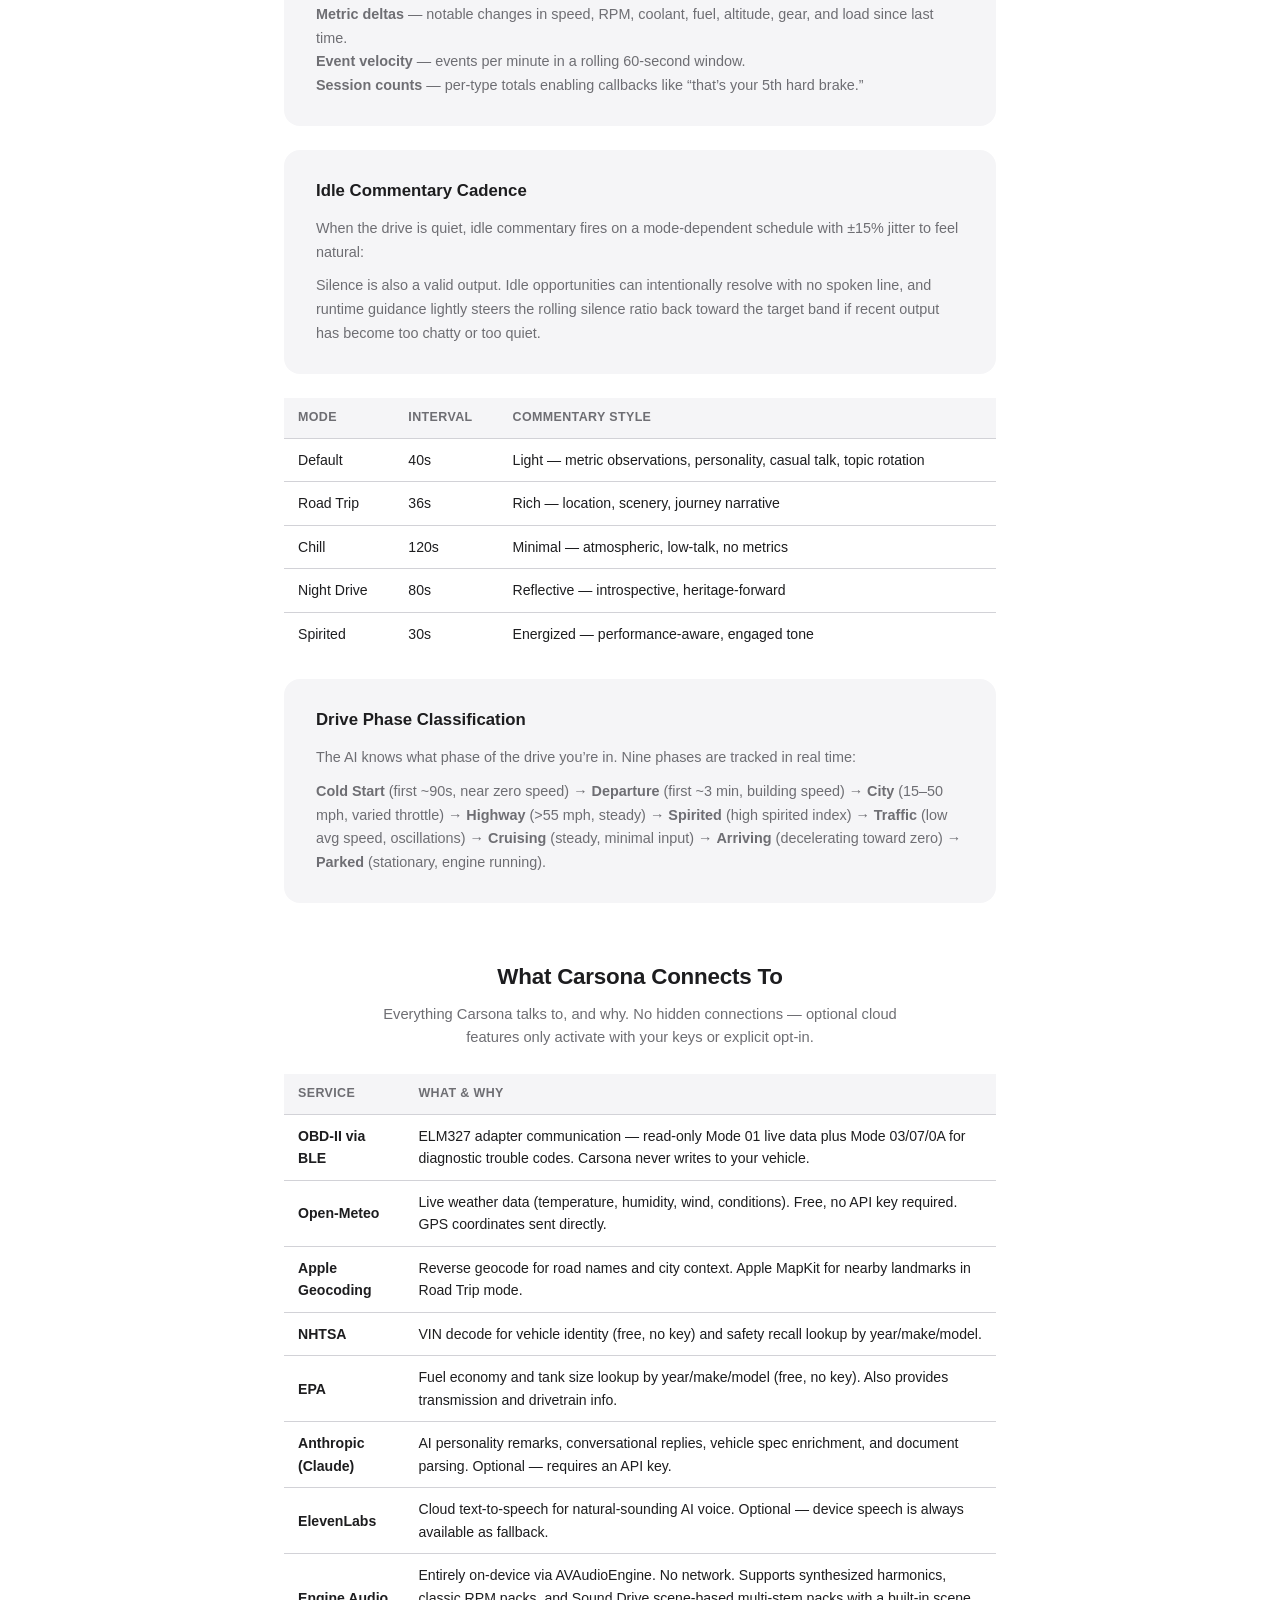
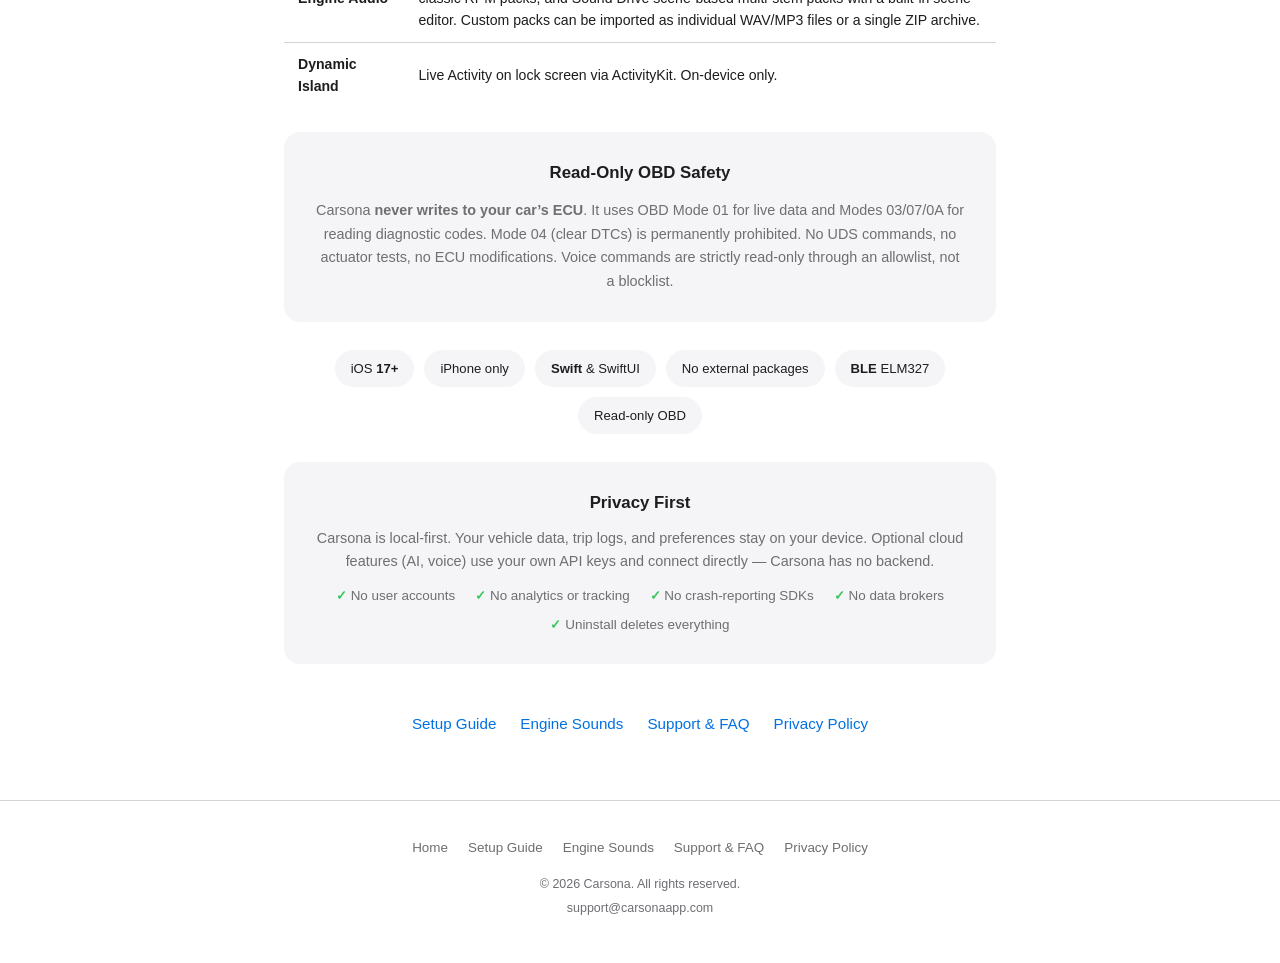
==== commit a654a280: "feat: wip" ====
--- a/index.html
+++ b/index.html
@@ -111,7 +111,8 @@
           <div class="feature-title">Engine Sound Synthesis</div>
           <div class="feature-desc">
             Hear your engine through harmonic synthesis, classic RPM packs, or
-            Sound Drive multi-stem music modulated by driving dynamics.
+            Sound Drive &mdash; scene-based adaptive music with telemetry-driven
+            arrangement changes on quantized boundaries.
           </div>
         </div>
         <div class="feature">
@@ -599,8 +600,9 @@
             <td>
               Entirely on-device via AVAudioEngine. No network. Supports
               synthesized harmonics, classic RPM packs, and Sound Drive
-              (Beta) multi-stem packs. Custom packs can be imported as
-              individual WAV/MP3 files or a single ZIP archive.
+              scene-based multi-stem packs with a built-in scene editor. Custom
+              packs can be imported as individual WAV/MP3 files or a single ZIP
+              archive.
             </td>
           </tr>
           <tr>
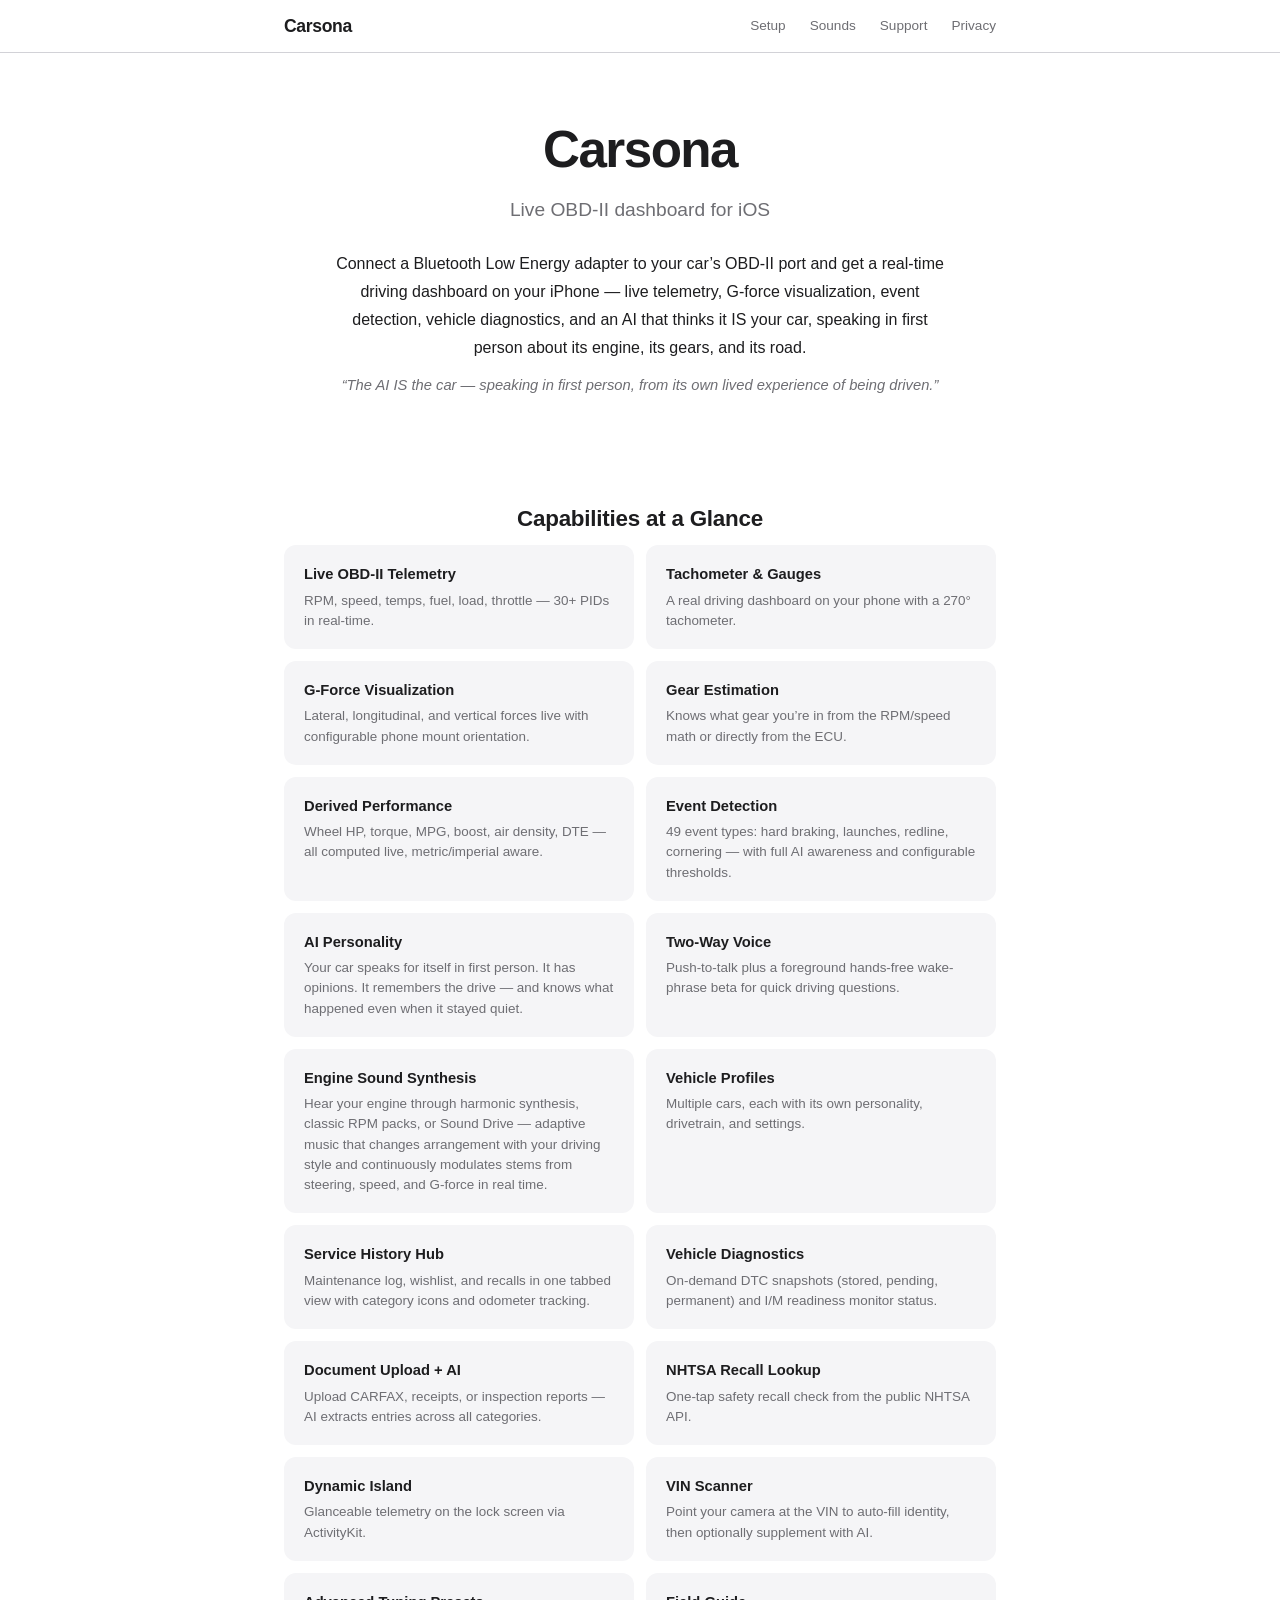
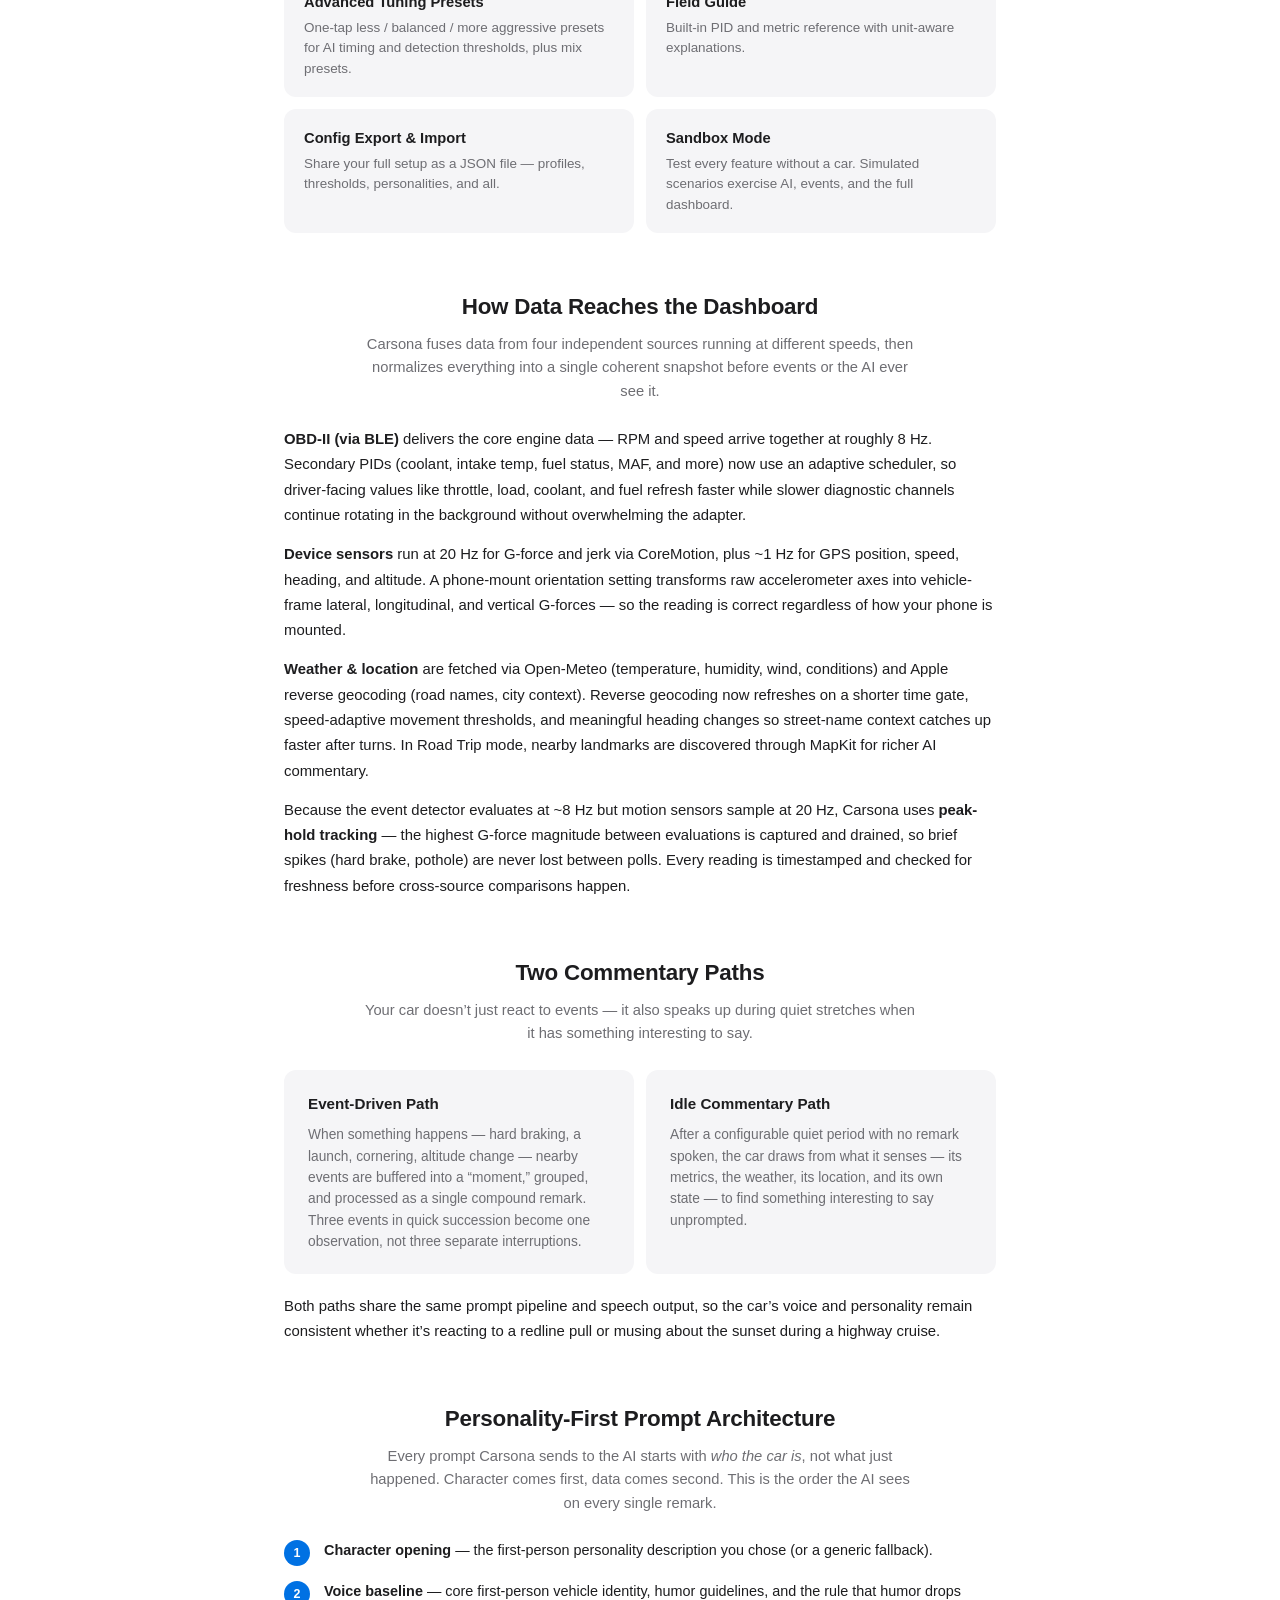
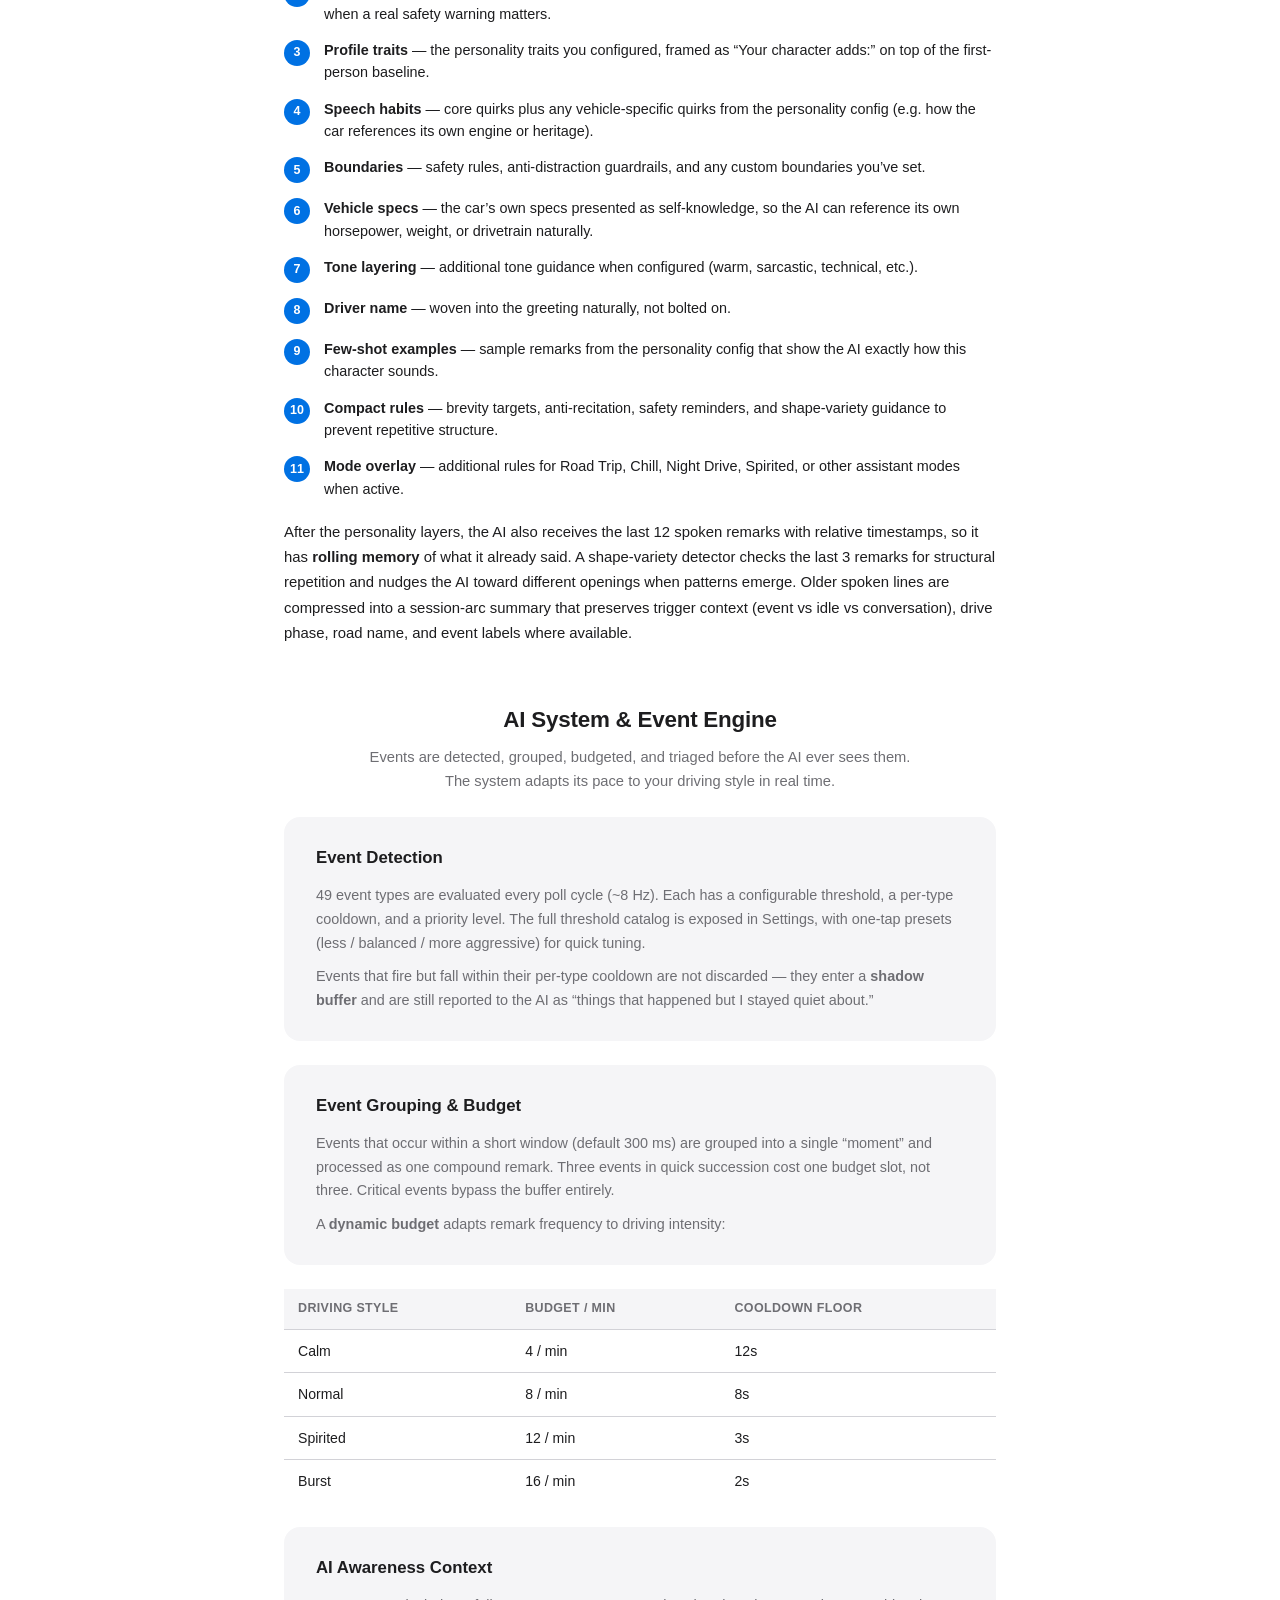
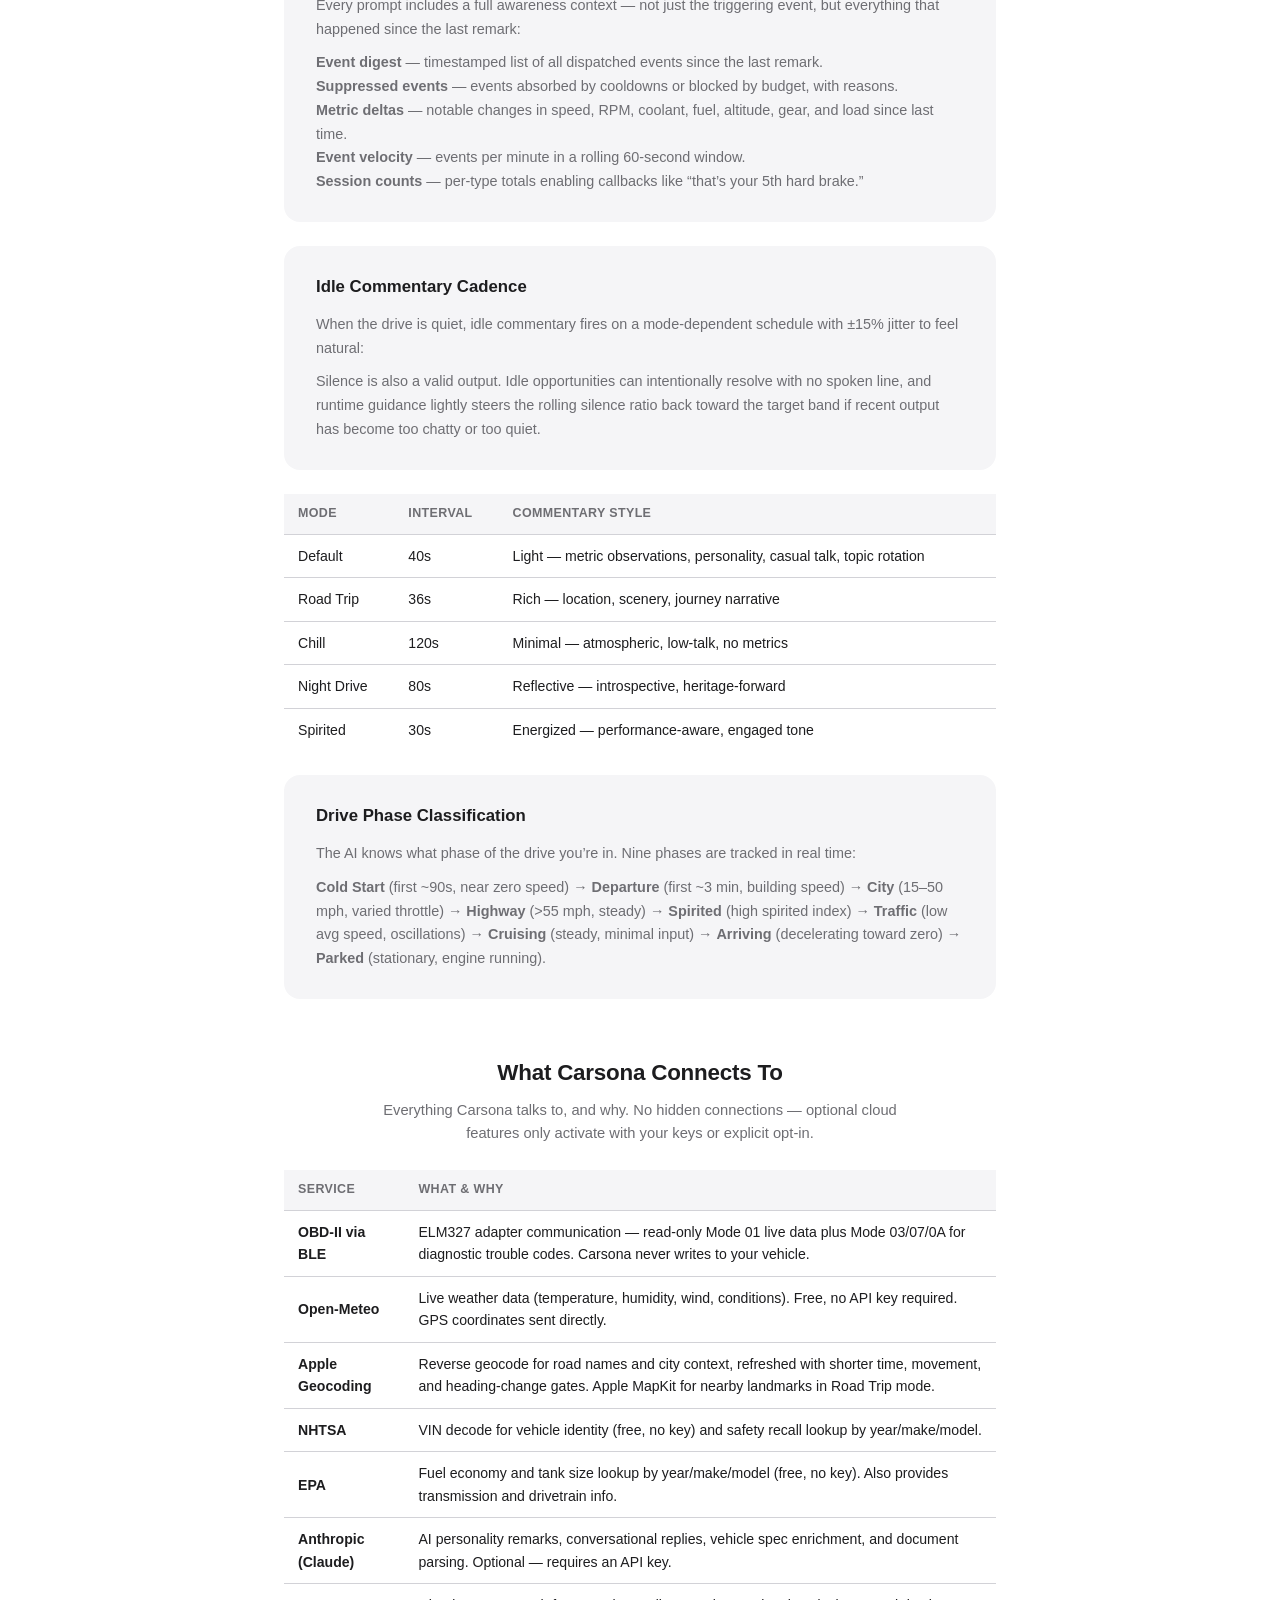
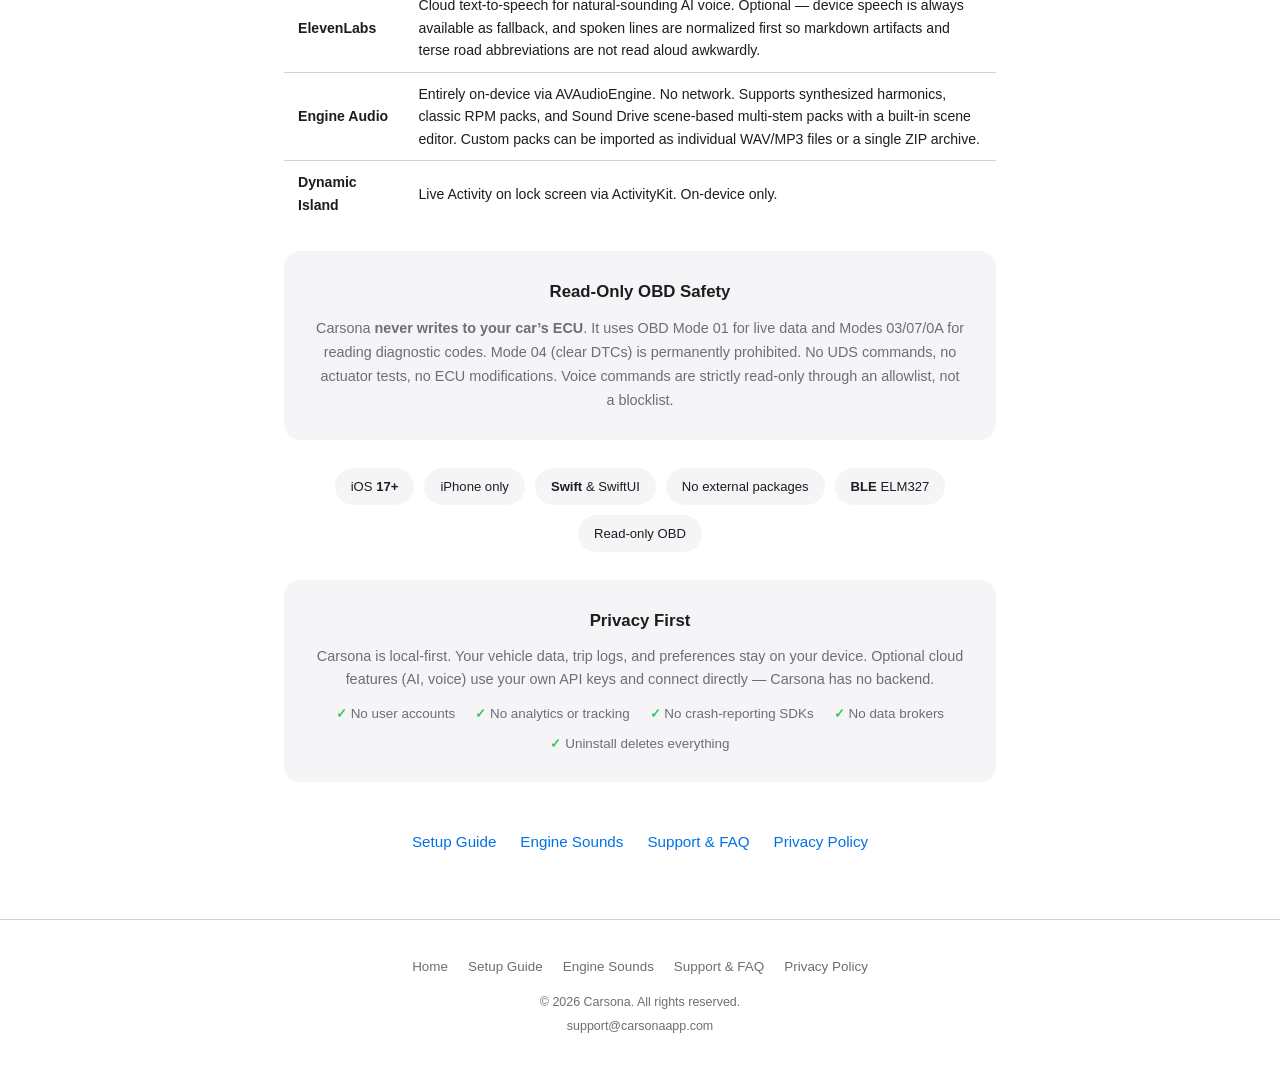
==== commit 85436b69: "feat: update" ====
--- a/index.html
+++ b/index.html
@@ -111,8 +111,9 @@
           <div class="feature-title">Engine Sound Synthesis</div>
           <div class="feature-desc">
             Hear your engine through harmonic synthesis, classic RPM packs, or
-            Sound Drive &mdash; scene-based adaptive music with telemetry-driven
-            arrangement changes on quantized boundaries.
+            Sound Drive &mdash; adaptive music that changes arrangement with
+            your driving style and continuously modulates stems from steering,
+            speed, and G-force in real time.
           </div>
         </div>
         <div class="feature">
@@ -202,10 +203,11 @@
       <div class="prose">
         <p>
           <strong>OBD-II (via BLE)</strong> delivers the core engine data
-          &mdash; RPM and speed arrive together at roughly 8&nbsp;Hz.
-          Twenty-nine secondary PIDs (coolant, intake temp, fuel status, MAF,
-          and more) each refresh on a rotating schedule, so the full picture
-          updates continuously without overwhelming the adapter.
+          &mdash; RPM and speed arrive together at roughly 8&nbsp;Hz. Secondary
+          PIDs (coolant, intake temp, fuel status, MAF, and more) now use an
+          adaptive scheduler, so driver-facing values like throttle, load,
+          coolant, and fuel refresh faster while slower diagnostic channels
+          continue rotating in the background without overwhelming the adapter.
         </p>
         <p>
           <strong>Device sensors</strong> run at 20&nbsp;Hz for G-force and jerk
@@ -218,8 +220,11 @@
         <p>
           <strong>Weather &amp; location</strong> are fetched via Open-Meteo
           (temperature, humidity, wind, conditions) and Apple reverse geocoding
-          (road names, city context). In Road Trip mode, nearby landmarks are
-          discovered through MapKit for richer AI commentary.
+          (road names, city context). Reverse geocoding now refreshes on a
+          shorter time gate, speed-adaptive movement thresholds, and meaningful
+          heading changes so street-name context catches up faster after turns.
+          In Road Trip mode, nearby landmarks are discovered through MapKit for
+          richer AI commentary.
         </p>
         <p>
           Because the event detector evaluates at ~8&nbsp;Hz but motion sensors
@@ -562,7 +567,8 @@
           <tr>
             <td><strong>Apple Geocoding</strong></td>
             <td>
-              Reverse geocode for road names and city context. Apple MapKit for
+              Reverse geocode for road names and city context, refreshed with
+              shorter time, movement, and heading-change gates. Apple MapKit for
               nearby landmarks in Road Trip mode.
             </td>
           </tr>
@@ -592,7 +598,9 @@
             <td><strong>ElevenLabs</strong></td>
             <td>
               Cloud text-to-speech for natural-sounding AI voice. Optional
-              &mdash; device speech is always available as fallback.
+              &mdash; device speech is always available as fallback, and spoken
+              lines are normalized first so markdown artifacts and terse road
+              abbreviations are not read aloud awkwardly.
             </td>
           </tr>
           <tr>
